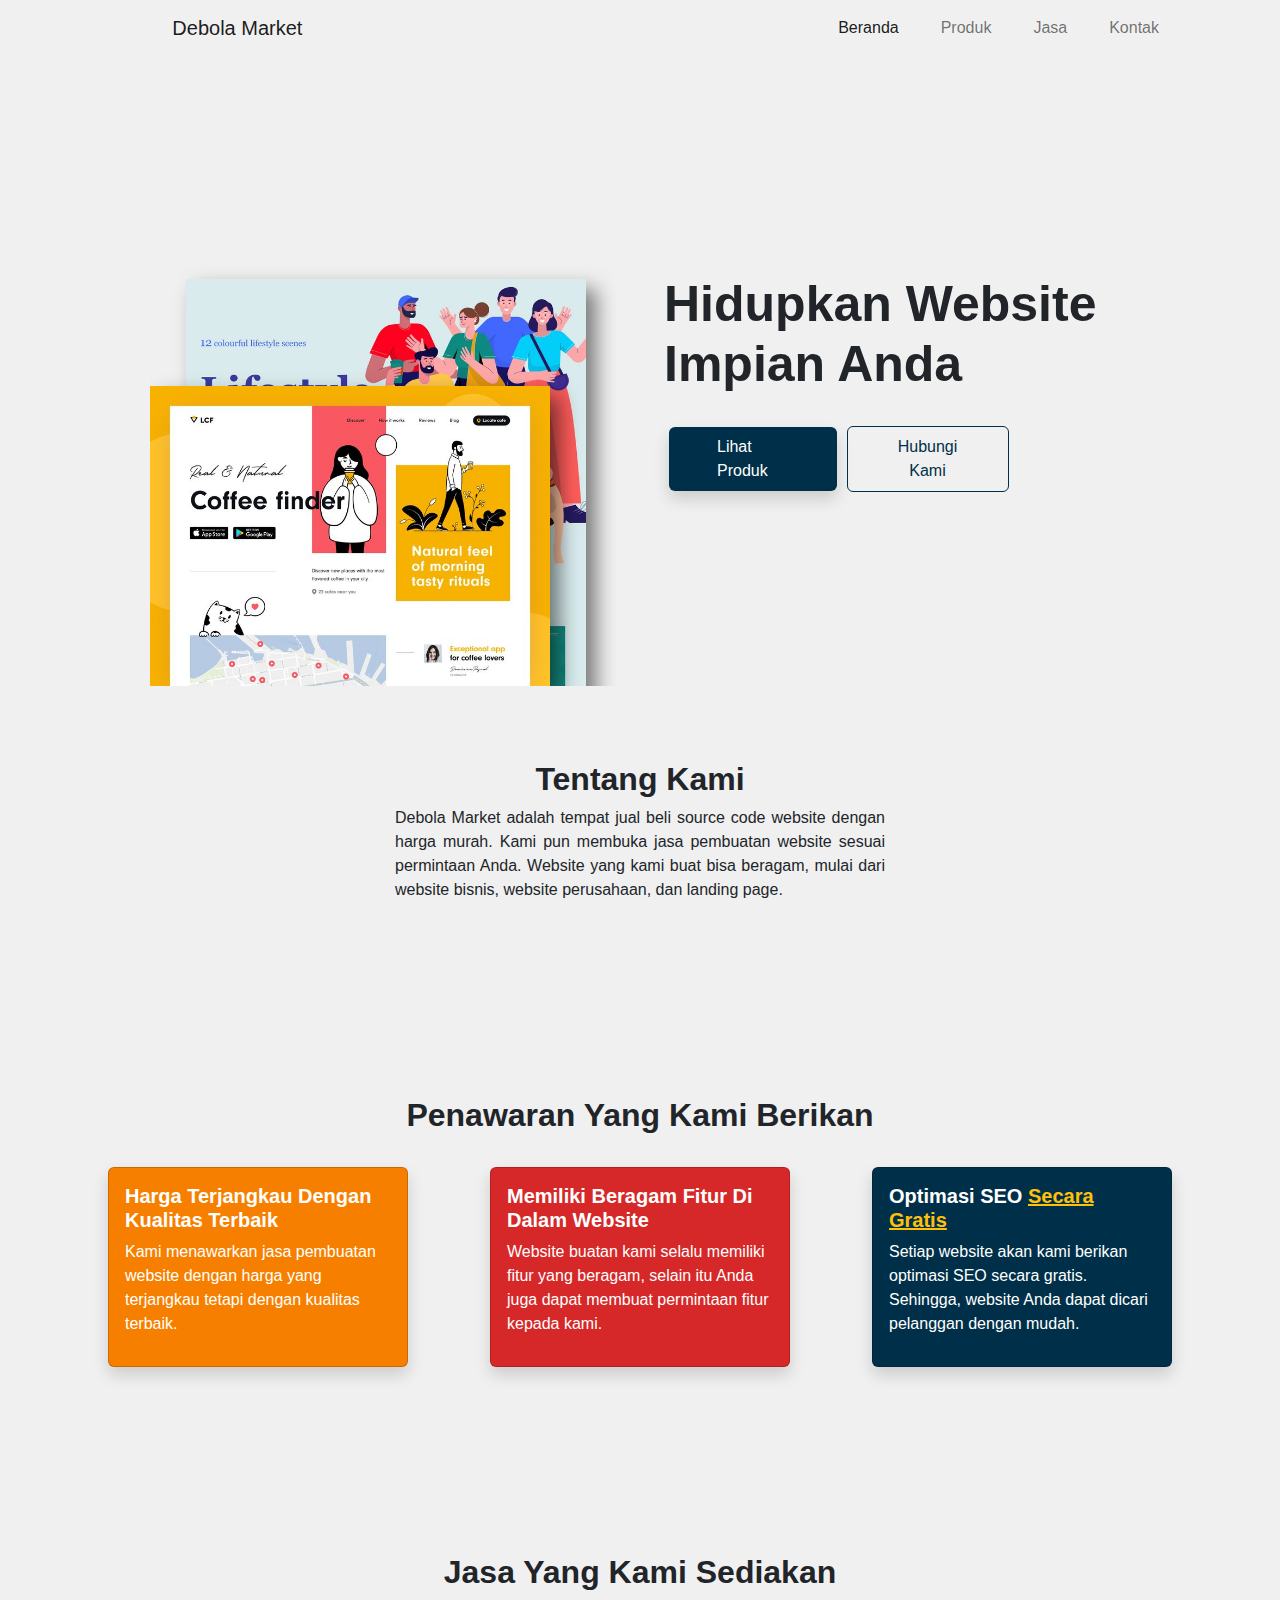
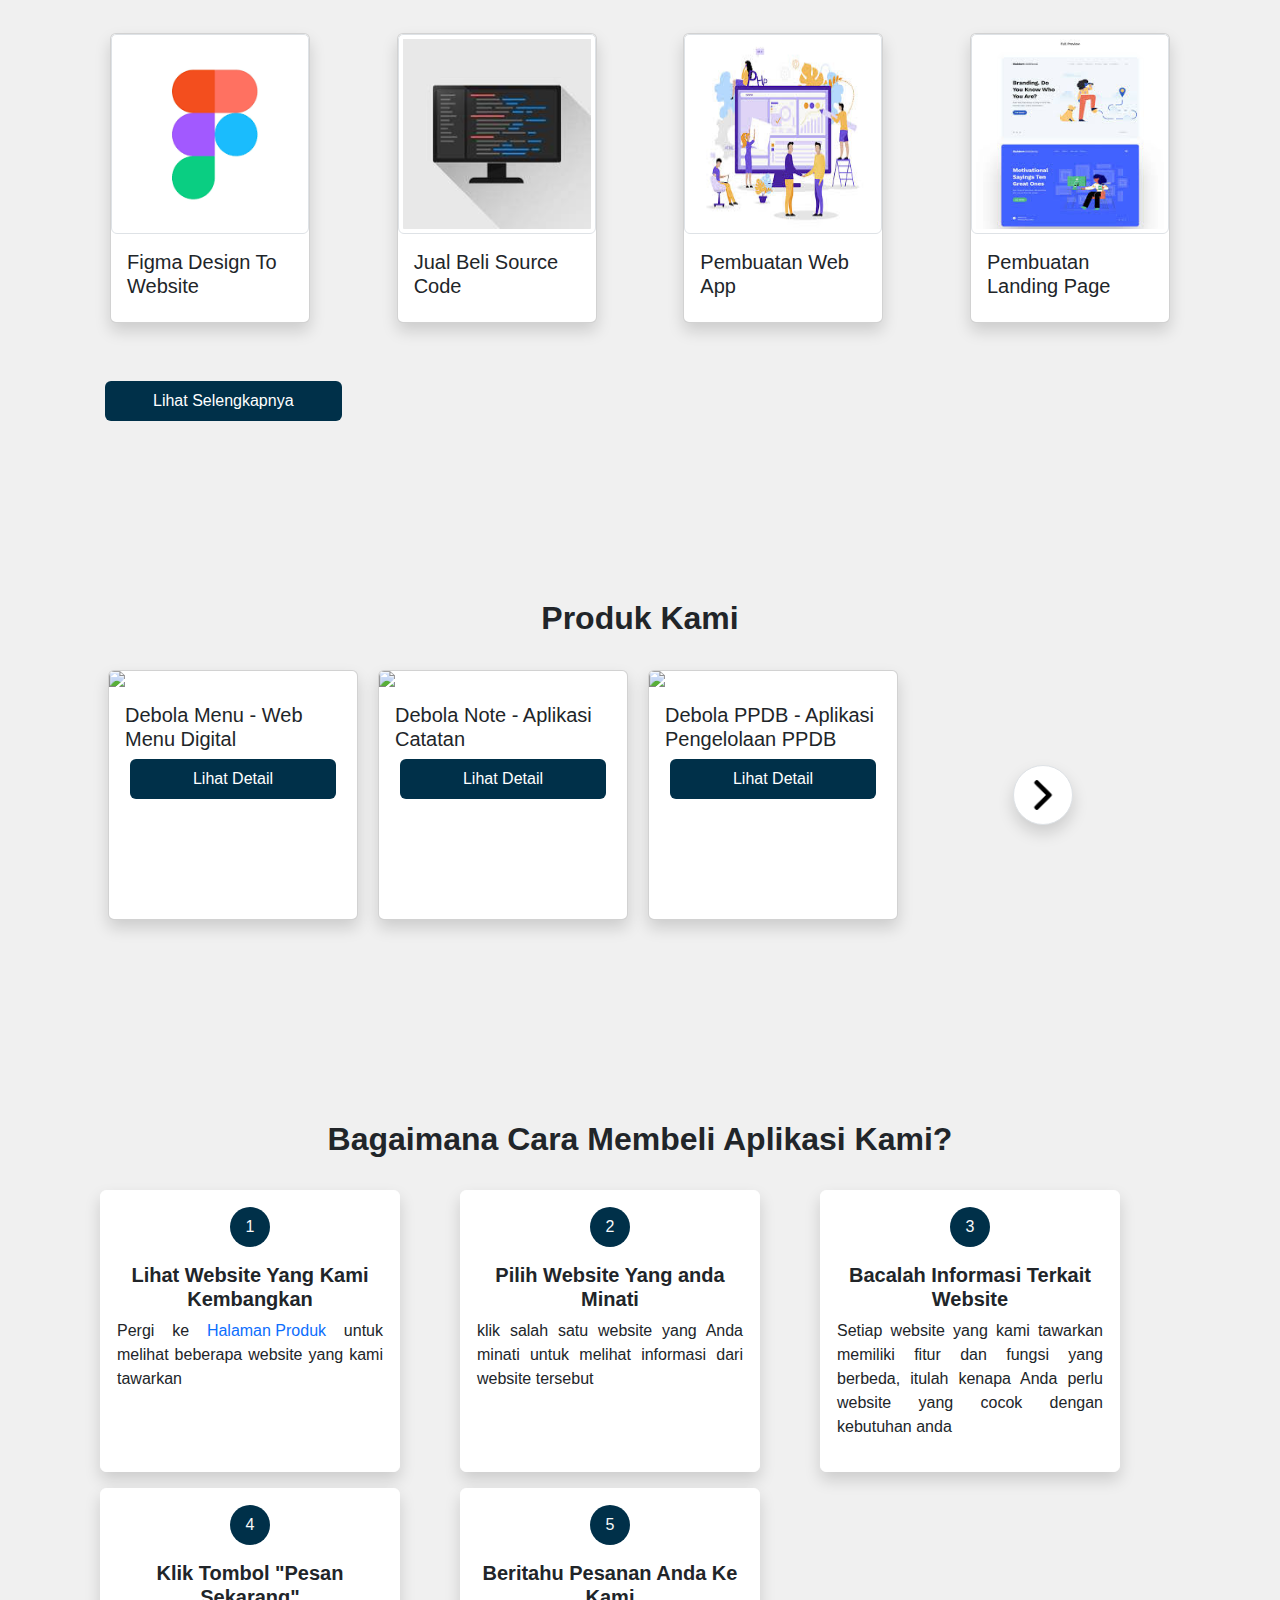
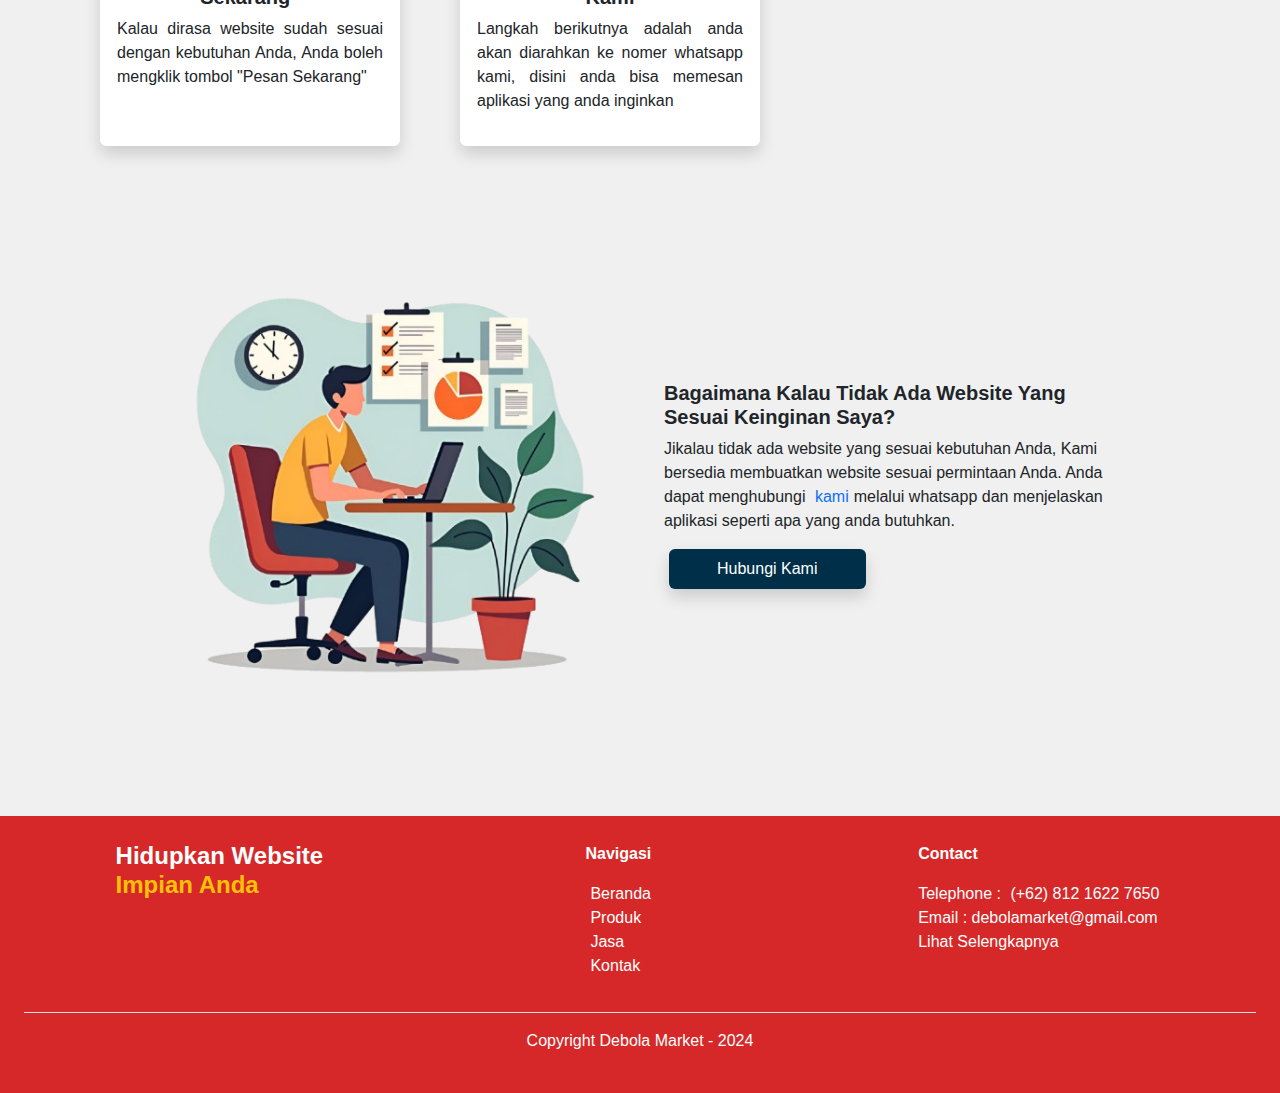
==== index.html @ 68baa933 "delete annoying text" ====
<!DOCTYPE html>
<html lang="en">
<head>
    <meta charset="UTF-8">
    <meta name="viewport" content="width=device-width, initial-scale=1.0">
    <meta name="description" content="Debola Market adalah toko jual beli source code, aplikasi web, dan landing page dengan harga murah. kami juga menerima pembuatan website sesuai keinginan anda. ">
    <meta http-equiv="X-UA-Compatible" content="ie=edge">
    <meta name="google-site-verification" content="oH5fx1CzQOdDHkSra0B_IObMe4Zp2s-R6xvVaENSjQM" />
    <meta name="keywords" content="jasa pembuatan website, jual beli website, website murah, jasa website, beli website, debola, debola market" />
    <link rel="stylesheet" href="bootstrap-5.2/css/bootstrap.min.css">
    <link rel="stylesheet" type="text/css" href="selektor css v 2/mainstyle.css">
    <link rel="stylesheet" type="text/css" href="selektor css v 2/mediaquerytablet.css">
    <link rel="stylesheet" type="text/css" href="selektor css v 2/mediaquerymobile.css">
    <link rel="stylesheet" type="text/css" href="style1.css">
    <title>Debola Market - Jasa Pembuatan Website Dengan Harga Terjangkau</title>
    <style>
      #img-main-1{
        bottom: -500px; right: 30px;
        filter: drop-shadow(10px 10px 10px rgba(0,0,0,.5));
      }

      #img-main-2{
        bottom: -00px;
        filter: drop-shadow(10px 10px 10px rgba(0,0,0,.5));
      }

      .wrap{justify-content: flex-start;}

      .card{
        overflow: hidden;
      }
      .layer-card{
        position: absolute;
        top: 0; left: -100%;
        width: 100%;
        height: 100%;
        background: #fff;
        transition: .3s
      }
      .card-portofolio:checked ~ .layer-card, .card-programming:checked ~ .layer-card{
        /* display: block; */
        left: 0;
      }

      .steps-container{
        display: grid;
        grid-template-columns: 1fr 1fr 1fr;
      }

      .product-container{
        display: grid;
        grid-template-columns: 1fr 1fr 1fr 1fr;
      }

      @media only screen and (max-width:  824px){
        .column-2-tab{
          display: grid;
          grid-template-columns: 1fr 1fr;
        }

      }

      @media only screen and (max-width:  600px){
        .column-mob{
          display: flex;
          flex-direction: column;
          align-items: center;
          justify-content: normal;
        }

        .steps-container{
          display: grid;
          grid-template-columns: 1fr;
        }

        .service-container, .product-container{
          display: grid;
          grid-template-columns: 1fr;
        }

        .main{
          height: 70vh;
        }
      }
    </style>
</head>
<body class="grey-1">
  <div class="container py-0">
    <section class="nav w-100">
        <nav class="navbar navbar-expand-lg w-100">
          <div class=" w-100 between-center">
              <a class="navbar-brand w-25pers w-50pers-mob" href="#">Debola Market</a>
              <div class="end-center w-75pers w-50pers-mob">
                <ul class="navbar-nav mb-2 mb-lg-0 desktop-tablet">
                  <li class="nav-item">
                    <a class="nav-link px-3 active" aria-current="page" href="#introduction">Beranda</a>
                  </li>
                  <li class="nav-item">
                    <a class="nav-link px-3" href="portfolio.html">Produk</a>
                  </li>
                  <li class="nav-item">
                    <a class="nav-link px-3" href="service.html">Jasa</a>
                  </li>
                  <li class="nav-item">
                    <a class="nav-link px-3" href="contact.html">Kontak</a>
                  </li>
                 </ul>

                 <div class="dropdown mobile">
                    <button class="btn" type="button" data-bs-toggle="dropdown">
                      <img src="icon/menu.png" alt="" width="30px">
                    </button>
                    <ul class="dropdown-menu ">
                      <li>
                        <a class="nav-link px-3 text-dark " aria-current="page" href="#introduction">Beranda</a>                      
                      </li>
                      <li>
                        <a class="nav-link px-3 text-secondary" href="portfolio.html">Produk</a>
                      </li>
                      <li>
                        <a class="nav-link px-3 text-secondary" href="service.html">Jasa</a>                        
                      </li>
                      <li>
                        <a class="nav-link px-3 text-secondary" href="contact.html">Kontak</a>                        
                      </li>
                    </ul>
                  </div>
              </div>
          </div>
        </nav>
    </section>


    <section class="main d-flex between-center column-tab center-center-mob p-0-50px p-0-mob overflow-hidden"  id="Introduction">
        <div class="overflow-hidden p-relative w-50 mb-4 me-5 remove-mob" style="height: 70vh;">
          <img src="img/Lifestyle Illustrations.jpeg" width="400px" id="img-main-1" class="p-absolute" alt="Contoh website yang dibuat di Debola Mart">
          <img src="img/b2011afe-372b-48c7-9ddb-e64ced237eb9.jpeg" width="400px" id="img-main-2" class="p-absolute">
        </div>
        <div class="group-text-main w-50pers w-100pers-mob column-mob">
            <h1 class="fw-bold center-tab f-50px f-45px-mob">Hidupkan Website Impian Anda</h1>
            <p class="text-muted center-tab"></p>
            <div class="between-center w-75pers w-100pers-mob column-mob">
              <a href="portfolio.html"  class="px-5 py-2 rounded no-outline no-border bg-third text-white shadow w-100pers-mob">Lihat Produk</a>
              <a href="http://wa.me?no=081216227650&text=Halo, saya membutuhkan jasa pembuatan website" class="btn outline-third p-0-40px py-2 m-20px-0-mob w-100pers-mob">Hubungi kami</a>
            </div>
        </div>
    </section>

    <section class="about p-50px p-0-mob" id="about">
        <h2 class="text-center fw-bold">Tentang Kami</h2>
        <div class="group-text-about between-center column-tab">
            <p class="w-50pers w-100pers-mob justify m-auto">Debola Market adalah tempat jual beli source code website dengan harga murah. Kami pun membuka jasa pembuatan website sesuai permintaan Anda. Website yang kami buat bisa beragam, mulai dari website bisnis, website perusahaan, dan landing page.</p>
        </div>        
    </section>

    <section class="reasons my-5">      
        <h2 class="fw-bold mt-5 center pt-5">Penawaran Yang Kami Berikan</h2>
        <div class="between-start mt-3 column-2-tab column-mob">
          <div class="box-offer hover-scale-mini text-white bg-first card shadow m-2 w-300px h-200px">      
            <div class="card-body ">
              <h5 class="card-title fw-bold">Harga Terjangkau Dengan Kualitas Terbaik</h5>
              <p>Kami menawarkan jasa pembuatan website dengan harga yang terjangkau tetapi dengan kualitas terbaik.</p>
            </div>
          </div>
          <div class="box-offer hover-scale-mini text-white bg-second card shadow m-2 w-300px h-200px">    
            <div class="card-body">
              <h5 class="card-title fw-bold">Memiliki Beragam Fitur Di Dalam Website</h5>
              <p>Website buatan kami selalu memiliki fitur yang beragam, selain itu Anda juga dapat membuat permintaan fitur kepada kami.</p>
            </div>
          </div>
          <div class="box-offer hover-scale-mini text-white bg-third card shadow m-2 w-300px h-200px">     
            <div class="card-body">
              <h5 class="card-title fw-bold">Optimasi SEO <span class="text-decoration-underline text-warning">Secara Gratis</span></h5>
              <p>Setiap website akan kami berikan optimasi SEO secara gratis. Sehingga, website Anda dapat dicari pelanggan dengan mudah.</p>
            </div>
          </div>
        </div>
    </section>

    <!-- service -->
    <section class="service m-130px-0" id="service">
        <h2 class="text-center fw-bold mt-5">Jasa Yang Kami Sediakan</h2>
        <div class="service-container  between-start mt-4 column-2-tab">
          <div class="card service-box hover-scale-mini w-200px w-100pers-mob shadow m-10px">
            <img src="img/foto1.png" class="card-img-top img-thumbnail h-250px-mob h-200px" alt="Logo Figma">
            <div class="card-body">
              <h5 class="card-title">Figma Design To Website</h5>
            </div>
          </div>   
          <div class="card service-box hover-scale-mini w-200px w-100pers-mob shadow m-10px">
            <img src="img/foto5.jpeg" class="card-img-top img-thumbnail h-250px-mob h-200px" alt="Ilustrasi kode program komputer">
            <div class="card-body">
              <h5 class="card-title">Jual Beli Source Code</h5>
            </div>
          </div>   
          <div class="card service-box hover-scale-mini w-200px w-100pers-mob shadow m-10px">
            <img src="img/foto2.jpeg" class="card-img-top img-thumbnail h-250px-mob h-200px" alt="Satu tim sedang membangun website untuk pelanggan">
            <div class="card-body">
              <h5 class="card-title">Pembuatan Web App</h5>
            </div>
          </div>   
          <div class="card service-box hover-scale-mini w-200px w-100pers-mob shadow m-10px">
            <img src="img/foto4.jpeg" class="card-img-top img-thumbnail h-250px-mob h-200px" alt="contoh design landing page yang memiliki ilustrasi">
            <div class="card-body">
              <h5 class="card-title">Pembuatan Landing Page</h5>
            </div>
          </div>   
        </div>
        <a href="service.html" class="px-5 py-2 mt-5 rounded no-outline no-border w-100pers-mob center bg-third text-white inline-block">Lihat Selengkapnya</a>  
    </section>

    <!-- product -->
    <section class="portofolio mt-5 py-5" id="portfolio"> 
      <h2 class="text-center f-bold">Produk Kami</h2>
      <div class="product-container  mt-3 column-2-tab">
          <div class="card shadow m-2 w-250px w-100pers-mob">
            <img src="img/web-menu/dashboard.png" class="card-img-top" width="80%" height="">
            <div class="card-body">
              <h5 class="card-title">Debola Menu - Web Menu Digital</h5>
              <a href="products/web-menu.html" class="px-5 py-2 rounded no-outline no-border bg-third text-white ">Lihat Detail</a>
            </div>
          </div> 

          <div class="card shadow m-2 w-250px w-100pers-mob">
            <img src="img/web-note.png" class="card-img-top" width="80%" height="">
            <div class="card-body">
              <h5 class="card-title">Debola Note - Aplikasi Catatan</h5>
              <a href="products/web-note.html" class="px-5 py-2 rounded no-outline no-border bg-third text-white ">Lihat Detail</a>
            </div>
          </div>    

          <div class="card shadow m-2 w-250px w-100pers-mob">
            <img src="img/web-note.png" class="card-img-top" width="80%" height="">
            <div class="card-body">
              <h5 class="card-title">Debola PPDB - Aplikasi Pengelolaan PPDB</h5>
              <a href="products/web-ppdb.html" class="px-5 py-2 rounded no-outline no-border bg-third text-white ">Lihat Detail</a>
            </div>
          </div>    
          

          <div class=" h-250px h-30px-mob m-2 center-center w-250px w-100pers-mob">
            <a href="portfolio.html" class="shadow border mx-5 circle-60px bg-white desktop-tablet">
              <img src="icon/right-arrow (1).png" width="30px" class="" title="Berpindah Ke Halaman Produk">
            </a>
            <a href="portfolio.html" class="shadow border px-3 py-2 text-dark w-100 rounded-pill  bg-white mobile">
              Lihat Produk Lainnya
              <img src="icon/right-arrow (1).png" width="20px" class="ms-3" title="Berpindah Ke Halaman Produk">
            </a>
          </div>                
        
      </div>
    </section>

    <!-- step -->
    <section class="steps mt-5">      
      <h2 class="fw-bold mt-5 center pt-5">Bagaimana Cara Membeli Aplikasi Kami?</h2>
      <div class="steps-container mt-3 column-2-tab column-mob">
        <div class="box-step hover-border-black shadow card border-w my-2 w-300px w-100pers-mob m-auto-mob">              
          <div class="card-body">
            <div class="circle-40px bg-third text-light center-center m-auto">1</div>
            <h5 class="card-title fw-bold center mt-3">Lihat Website Yang Kami Kembangkan</h5>
            <p class="justify">Pergi ke <a href="portfolio.html" class=" m-p-0 inline-block">Halaman Produk</a> untuk melihat beberapa website yang kami tawarkan</p>
          </div>
        </div>
        <div class="box-step hover-border-black shadow card border-w my-2 w-300px w-100pers-mob m-auto-mob">              
          <div class="card-body">
            <div class="circle-40px bg-third text-light center-center m-auto">2</div>
            <h5 class="card-title fw-bold center mt-3">Pilih Website Yang anda Minati</h5>
            <p class="justify">klik salah satu website yang Anda minati untuk melihat informasi dari website tersebut</p>
          </div>
        </div>
        <div class="box-step hover-border-black shadow card border-w my-2 w-300px w-100pers-mob m-auto-mob">              
          <div class="card-body">
            <div class="circle-40px bg-third text-light center-center m-auto">3</div>
            <h5 class="card-title fw-bold center mt-3">Bacalah Informasi Terkait Website</h5>
            <p class="justify">Setiap website yang kami tawarkan memiliki fitur dan fungsi yang berbeda, itulah kenapa Anda perlu website yang cocok dengan kebutuhan anda</p>
          </div>
        </div>         
        <div class="box-step hover-border-black shadow card border-w my-2 w-300px w-100pers-mob m-auto-mob">              
          <div class="card-body">
            <div class="circle-40px bg-third text-light center-center m-auto">4</div>
            <h5 class="card-title fw-bold center mt-3">Klik Tombol "Pesan Sekarang"</h5>
            <p class="justify">Kalau dirasa website sudah sesuai dengan kebutuhan Anda, Anda boleh mengklik tombol "Pesan Sekarang"</p>
          </div>
        </div>
        <div class="box-step hover-border-black shadow card border-w my-2 w-300px w-100pers-mob m-auto-mob">              
          <div class="card-body">
            <div class="circle-40px bg-third text-light center-center m-auto">5</div>
            <h5 class="card-title fw-bold center mt-3">Beritahu Pesanan Anda Ke Kami</h5>
            <p class="justify">Langkah berikutnya adalah anda akan diarahkan ke nomer whatsapp kami, disini anda bisa memesan aplikasi yang anda inginkan</p>
          </div>
        </div>
       
      </div>
    </section>

    <section class="about p-50px my-5 p-0-mob between-center" id="about">
      <div class="w-50pers me-5 remove-mob">
        <img src="img/man-9031574_1280-removebg-preview.png" width="100%" alt="Seorang programer membuat program komputer untuk kliennya">
      </div>
      <div class="w-50pers w-100pers-mob">
        <h5 class=" fw-bold">Bagaimana Kalau Tidak Ada Website Yang Sesuai Keinginan Saya?</h5>
        <p>Jikalau tidak ada website yang sesuai kebutuhan Anda, Kami bersedia membuatkan website sesuai permintaan Anda. Anda dapat menghubungi <a href="http://wa.me?no=081216227650&text=Halo, saya membutuhkan jasa pembuatan website" class="inline-block lowercase">kami</a>melalui whatsapp dan menjelaskan aplikasi seperti apa yang anda butuhkan.</p>
        <a href="http://wa.me?no=081216227650&text=Halo, saya membutuhkan jasa pembuatan website" class="px-5 py-2 rounded no-outline no-border bg-third text-white inline-block shadow">Hubungi Kami</a>
      </div>
    </section>
  </div>

  <footer class="mt-5 bg-second px-4 py-3" id="contact">
    <div class="container between-start column-start-mob text-white">
      <div class="box-footer">
        <h4 class="fw-bold">Hidupkan Website <br> <span class="text-warning">Impian Anda</span></h4>
      </div>

      <div class="box-footer m-50px-0-mob">
          <p class="fw-bold">Navigasi</p>
          <a href="#" class="co-white start-center">Beranda</a>
          <a href="portfolio.html" class="co-white start-center">Produk</a>
          <a href="service.html" class="co-white start-center">Jasa</a>
          <a href="contact.html" class="co-white start-center">Kontak</a>
      </div>

      <div class="box-footer column-start">
          <p class="fw-bold">Contact</p>
          <p class="m-p-0">Telephone : <a class="d-inline-block text-white " href="http://wa.me?no=081216227650&text=Halo, saya membutuhkan jasa pembuatan website">(+62) 812 1622 7650</a></p>
          <p class="m-p-0">Email : debolamarket@gmail.com</p>

          <a href="contact.html" class="text-white m-p-0">Lihat selengkapnya</a>
      </div>
    </div>
    <p class="text-center co-white pt-3 my-4 border-top">Copyright Debola Market - 2024</p>
  </footer>      
  <!-- <script src="bootstrap-5.2/js/bootstrap.bundle.min.js"></script> -->
  <script src="bootstrap-5.2/js/bootstrap.bundle.min.js"></script>

</body>
</html>
---- selektor css v 2/mainstyle.css ----
/*main style*/
body{
	width: 100%;
	font-family: sans-serif;
	margin: 0; padding: 0;
}
.container{
	width: 90%;
	padding: 10px 30px;
	box-sizing: border-box;
	margin: 0 auto;
}
.desktop{display: inherit;}
.mobile{display: none;}
.tablet{display: none;}
.desktop-mobile{display: inherit;}
.desktop-tablet{display: inherit;}
.tablet-mobile{display: none;}

/*position*/
.p-static{position: static;}
.p-fixed{position: fixed;}
.p-absolute{position: absolute;}
.p-relative{position: relative;}


/*margin padding*/
.m-p-0{margin: 0; padding: 0;}.m-auto{margin: auto;} .m-0{margin: 0;}
.m-5px{margin: 5px;} .m-10px{margin: 10px;}
.m-15px{margin: 15px;} .m-20px{margin: 20px;}
.m-25px{margin: 25px;} .m-30px{margin: 30px;}
.m-35px{margin: 35px;} .m-40px{margin: 40px;}
.m-45px{margin: 45px;} .m-50px{margin: 50px;}
.m-55px{margin: 55px;} .m-60px{margin: 60px;}
.m-65px{margin: 65px;} .m-70px{margin: 70px;}
.m-75px{margin: 75px;} .m-80px{margin: 80px;}
.m-85px{margin: 85px;} .m-90px{margin: 90px;}
.m-95px{margin: 95px;} .m-100px{margin: 100px;}
.m-105px{margin: 105px;} .m-110px{margin: 110px;}
.m-115px{margin: 115px;} .m-120px{margin: 120px;}
.m-125px{margin: 125px;} .m-130px{margin: 130px;}
.m-135px{margin: 135px;} .m-140px{margin: 140px;}
.m-145px{margin: 145px;} .m-150px{margin: 150px;}


.m-0-5px{margin: 5px;} .m-0-10px{margin: 0 10px;}
.m-0-15px{margin: 0 15px;} .m-0-20px{margin: 0 20px;}
.m-0-25px{margin: 0 25px;} .m-0-30px{margin: 0 30px;}
.m-0-35px{margin: 0 35px;} .m-0-40px{margin: 0 40px;}
.m-0-45px{margin: 0 45px;} .m-0-50px{margin: 0 50px;}
.m-0-55px{margin: 0 55px;} .m-0-60px{margin: 0 60px;}
.m-0-65px{margin: 0 65px;} .m-0-70px{margin: 0 70px;}
.m-0-75px{margin: 0 75px;} .m-0-80px{margin: 0 80px;}
.m-0-85px{margin: 0 85px;} .m-0-90px{margin: 0 90px;}
.m-0-95px{margin: 0 95px;} .m-0-100px{margin: 0 100px;}
.m-0-105px{margin: 0 105px;} .m-0-110px{margin: 0 110px;}
.m-0-115px{margin: 0 115px;} .m-0-120px{margin: 0 120px;}
.m-0-125px{margin: 0 125px;} .m-0-130px{margin: 0 130px;}
.m-0-135px{margin: 0 135px;} .m-0-140px{margin: 0 140px;}
.m-0-145px{margin: 0 145px;} .m-0-150px{margin: 0 150px;}


.m-5px-0{margin: 5px 0;} .m-10px-0{margin: 10px 0;}
.m-15px-0{margin: 15px 0;} .m-20px-0{margin: 20px 0;}
.m-25px-0{margin: 25px 0;} .m-30px-0{margin: 30px 0;}
.m-35px-0{margin: 35px 0;} .m-40px-0{margin: 40px 0;}
.m-45px-0{margin: 45px 0;} .m-50px-0{margin: 50px 0;}
.m-55px-0{margin: 55px 0;} .m-60px-0{margin: 60px 0;}
.m-65px-0{margin: 65px 0;} .m-70px-0{margin: 70px 0;}
.m-75px-0{margin: 75px 0;} .m-80px-0{margin: 80px 0;}
.m-85px-0{margin: 85px 0;} .m-90px-0{margin: 90px 0;}
.m-95px-0{margin: 95px 0;} .m-100px-0{margin: 100px 0;}
.m-105px-0{margin: 105px 0;} .m-110px-0{margin: 110px 0;}
.m-115px-0{margin: 115px 0;} .m-120px-0{margin: 120px 0;}
.m-125px-0{margin: 125px 0;} .m-130px-0{margin: 130px 0;}
.m-135px-0{margin: 135px 0;} .m-140px-0{margin: 140px 0;}
.m-145px-0{margin: 145px 0;} .m-150px-0{margin: 150px 0;}

.p-0{padding: 0;} .p-5px{padding: 5px;}
.p-10px{padding: 10px;} .p-15px{padding: 15px;}
.p-20px{padding: 20px;} .p-25px{padding: 25px;}
.p-30px{padding: 30px;} .p-35px{padding: 35px;}
.p-40px{padding: 40px;} .p-45px{padding: 45px;}
.p-50px{padding: 50px;} .p-55px{padding: 45px;}
.p-60px{padding: 60px;} .p-65px{padding: 55px;}
.p-70px{padding: 70px;} .p-65px{padding: 65px;}
.p-80px{padding: 80px;} .p-75px{padding: 75px;}
.p-90px{padding: 90px;} .p-85px{padding: 85px;}
.p-100px{padding: 100px;} .p-95px{padding: 95px;}
.p-110px{padding: 110px;} .p-105px{padding: 105px;}
.p-120px{padding: 120px;} .p-115px{padding: 115px;}
.p-130px{padding: 130px;} .p-125px{padding: 125px;}
.p-140px{padding: 140px;} .p-135px{padding: 135px;}
.p-150px{padding: 150px;} .p-145px{padding: 145px;}

.p-0-5px{padding: 0 5px;} .p-0-10px{padding: 0 10px;}
.p-0-15px{padding: 0 15px;} .p-0-20px{padding: 0 20px;}
.p-0-25px{padding: 0 25px;} .p-0-30px{padding: 0 30px;}
.p-0-35px{padding: 0 35px;} .p-0-40px{padding: 0 40px;}
.p-0-45px{padding: 0 45px;} .p-0-50px{padding: 0 50px;}
.p-0-55px{padding: 0 55px;} .p-0-60px{padding: 0 60px;}
.p-0-65px{padding: 0 65px;} .p-0-70px{padding: 0 70px;}
.p-0-75px{padding: 0 75px;} .p-0-80px{padding: 0 80px;}
.p-0-85px{padding: 0 85px;} .p-0-90px{padding: 0 90px;}
.p-0-95px{padding: 0 95px;} .p-0-100px{padding: 0 100px;}
.p-0-105px{padding: 0 105px;} .p-0-110px{padding: 0 110px;}
.p-0-115px{padding: 0 115px;} .p-0-120px{padding: 0 120px;}
.p-0-125px{padding: 0 125px;} .p-0-130px{padding: 0 130px;}
.p-0-135px{padding: 0 135px;} .p-0-140px{padding: 0 140px;}
.p-0-145px{padding: 0 145px;} .p-0-150px{padding: 0 150px;}

.p-5px-0{padding: 5px 0;} .p-10px-0{padding: 10px 0;}
.p-15px-0{padding: 15px 0;} .p-20px-0{padding: 20px 0;}
.p-25px-0{padding: 25px 0;} .p-30px-0{padding: 30px 0;}
.p-35px-0{padding: 35px 0;} .p-40px-0{padding: 40px 0;}
.p-45px-0{padding: 45px 0;} .p-50px-0{padding: 50px 0;}
.p-55px-0{padding: 55px 0;} .p-60px-0{padding: 60px 0;}
.p-65px-0{padding: 65px 0;} .p-70px-0{padding: 70px 0;}
.p-75px-0{padding: 75px 0;} .p-80px-0{padding: 80px 0;}
.p-85px-0{padding: 85px 0;} .p-90px-0{padding: 90px 0;}
.p-95px-0{padding: 95px 0;} .p-100px-0{padding: 100px 0;}
.p-105px-0{padding: 105px 0;} .p-110px-0{padding: 110px 0;}
.p-115px-0{padding: 115px 0;} .p-120px-0{padding: 120px 0;}
.p-125px-0{padding: 125px 0;} .p-130px-0{padding: 130px 0;}
.p-135px-0{padding: 135px 0;} .p-140px-0{padding: 140px 0;}
.p-145px-0{padding: 145px 0;} .p-150px-0{padding: 150px 0;} 

a{
	text-decoration: none;
	display: inline-block;
	display: flex;
	justify-content: center;
	align-items: center;
	text-transform: capitalize;
	position: relative;
	margin: 0 5px;
	transition: .5s;
}

.no-select{user-select: none;}

/*text formatting*/
h1, h2, h3, h4, h5, h6, p{display: inline-block; width: 100%;}

.right{text-align: right;}
.left{text-align: left;}
.center{text-align: center;}
.justify{text-align: justify;}
.start{text-align: start;}
.end{text-align: end;}

.none-tranform{text-transform: none;}
.lowercase{text-transform: lowercase;}
.capitalize{text-transform: capitalize;}
.uppercase{text-transform: uppercase;}

.f-smallest{font-size: xx-small;}
.f-x-smaller{font-size: x-small;}
.f-small{font-size: small;}
.f-normal{font-size: normal;}
.f-big{font-size: large;}
.f-bigger{font-size: x-large;}
.f-biggest{font-size: xx-large;}
.f-5px{font-size:5px;} .f-10px{font-size:10px;} .f-15px{font-size:15px;}
.f-20px{font-size:20px;} .f-25px{font-size:25px;} .f-30px{font-size:30px;}
.f-35px{font-size:35px;} .f-40px{font-size:40px;}.f-45px{font-size:45px;}
.f-50px{font-size:50px;} .f-60px{font-size:60px;} .f-70px{font-size:70px;}
.f-80px{font-size:80px;} .f-90px{font-size:90px;} .f-100px{font-size: 100px;}
.f-150px{font-size: 150px;} .f-200px{font-size: 200px;} .f-250px{font-size: 250px;}
.f-300px{font-size: 300px;} .f-350px{font-size: 350px;} .f-400px{font-size: 400px;}
.f-450px{font-size: 450px;} .f-500px{font-size: 500px;} .f-550px{font-size: 550px;}
.f-600px{font-size: 600px;} .f-650px{font-size: 650px;} .f-700px{font-size: 700px;}
.f-750px{font-size: 750px;} .f-800px{font-size: 800px;} .f-850px{font-size: 850px;}
.f-900px{font-size: 900px;}

.italic{font-style: italic;}

.f-lighter{font-weight: lighter;}
.f-normal{font-weight: normal;}
.f-bold{font-weight: bold;}
.f-bolder{font-weight: bolder;}
.f-50{font-weight: 50;}
.f-100{font-weight: 100;}
.f-150{font-weight: 150;}
.f-200{font-weight: 200;}
.f-250{font-weight: 250;}
.f-300{font-weight: 300;}
.f-350{font-weight: 350;}
.f-400{font-weight: 400;}
.f-450{font-weight: 450;}
.f-500{font-weight: 500;}
.f-550{font-weight: 550;}
.f-600{font-weight: 600;}
.f-650{font-weight: 650;}
.f-700{font-weight: 700;}
.f-750{font-weight: 750;}
.f-800{font-weight: 800;}
.f-850{font-weight: 850;}
.f-900{font-weight: 900;}

.f-sans-serif{font-family: sans-serif;}
.f-serif{font-family: serif;}
.f-monospace{font-family: monospace;}
.f-cursive{font-family: cursive;}
.f-fantasy{font-family: fantasy;}

/*warna text*/
/*warna hitam ke putih*/
.co-white{color: #fff;}
.co-grey-1{color: #f0f0f0;}
.co-grey-2{color: #b0b0b0;}
.co-grey-3{color: #868686;}
.co-grey-4{color: #4e4e4e;}
.co-grey-5{color: #303030;}
.co-black{color: #000;}


/*warna dasar*/
.co-red{color: #ff0000;}
.co-orange{color: #fc9d27;}
.co-yellow{color: #ffe900;}
.co-yellowish-green{color: #aasf49;}
.co-green{color: #36b230;}
.co-bluish-green{color: #089e78;}
.co-reddish-purple{color: #a93888;}
.co-blue{color: #1e63ee;}

/*box shadow*/
.s-smo-1{box-shadow: 0 0 100px rgba(0, 0, 0, 0.1);}
.s-smo-2{box-shadow: 0 0 100px rgba(0, 0, 0, 0.2);}
.s-smo-3{box-shadow: 0 0 100px rgba(0, 0, 0, 0.3);}
.s-smo-4{box-shadow: 0 0 100px rgba(0, 0, 0, 0.4);}
.s-smo-5{box-shadow: 0 0 100px rgba(0, 0, 0, 0.5);}
.s-smo-6{box-shadow: 0 0 100px rgba(0, 0, 0, 0.6);}
.s-smo-7{box-shadow: 0 0 100px rgba(0, 0, 0, 0.7);}
.s-smo-8{box-shadow: 0 0 100px rgba(0, 0, 0, 0.8);}
.s-smo-9{box-shadow: 0 0 100px rgba(0, 0, 0, 0.9);}
.s-smo-10{box-shadow: 0 0 100px rgba(0, 0, 0, 1);}

.s-med-1{box-shadow: 0 0 30px rgba(0, 0, 0, 0.1);}
.s-med-2{box-shadow: 0 0 30px rgba(0, 0, 0, 0.2);}
.s-med-3{box-shadow: 0 0 30px rgba(0, 0, 0, 0.3);}
.s-med-4{box-shadow: 0 0 30px rgba(0, 0, 0, 0.4);}
.s-med-5{box-shadow: 0 0 30px rgba(0, 0, 0, 0.5);}
.s-med-6{box-shadow: 0 0 30px rgba(0, 0, 0, 0.6);}
.s-med-7{box-shadow: 0 0 30px rgba(0, 0, 0, 0.7);}
.s-med-8{box-shadow: 0 0 30px rgba(0, 0, 0, 0.8);}
.s-med-9{box-shadow: 0 0 30px rgba(0, 0, 0, 0.9);}
.s-med-10{box-shadow: 0 0 30px rgba(0, 0, 0, 1);}

.s-hard-1{box-shadow: 0 0 15px rgba(0, 0, 0, 0.1);}
.s-hard-2{box-shadow: 0 0 15px rgba(0, 0, 0, 0.2);}
.s-hard-3{box-shadow: 0 0 15px rgba(0, 0, 0, 0.3);}
.s-hard-4{box-shadow: 0 0 15px rgba(0, 0, 0, 0.4);}
.s-hard-5{box-shadow: 0 0 15px rgba(0, 0, 0, 0.5);}
.s-hard-6{box-shadow: 0 0 15px rgba(0, 0, 0, 0.6);}
.s-hard-7{box-shadow: 0 0 15px rgba(0, 0, 0, 0.7);}
.s-hard-8{box-shadow: 0 0 15px rgba(0, 0, 0, 0.8);}
.s-hard-9{box-shadow: 0 0 15px rgba(0, 0, 0, 0.9);}
.s-hard-10{box-shadow: 0 0 15px rgba(0, 0, 0, 1);}

.s-y-smo-1{box-shadow: 0 10px 100px rgba(0, 0, 0, 0.1);}
.s-y-smo-2{box-shadow: 0 10px 100px rgba(0, 0, 0, 0.2);}
.s-y-smo-3{box-shadow: 0 10px 100px rgba(0, 0, 0, 0.3);}
.s-y-smo-4{box-shadow: 0 10px 100px rgba(0, 0, 0, 0.4);}
.s-y-smo-5{box-shadow: 0 10px 100px rgba(0, 0, 0, 0.5);}
.s-y-smo-6{box-shadow: 0 10px 100px rgba(0, 0, 0, 0.6);}
.s-y-smo-7{box-shadow: 0 10px 100px rgba(0, 0, 0, 0.7);}
.s-y-smo-8{box-shadow: 0 10px 100px rgba(0, 0, 0, 0.8);}
.s-y-smo-9{box-shadow: 0 10px 100px rgba(0, 0, 0, 0.9);}
.s-y-smo-10{box-shadow: 0 10px 100px rgba(0, 0, 0, 1);}
		
.s-y-med-1{box-shadow: 0 10px 30px rgba(0, 0, 0, 0.1);}
.s-y-med-2{box-shadow: 0 10px 30px rgba(0, 0, 0, 0.2);}
.s-y-med-3{box-shadow: 0 10px 30px rgba(0, 0, 0, 0.3);}
.s-y-med-4{box-shadow: 0 10px 30px rgba(0, 0, 0, 0.4);}
.s-y-med-5{box-shadow: 0 10px 30px rgba(0, 0, 0, 0.5);}
.s-y-med-6{box-shadow: 0 10px 30px rgba(0, 0, 0, 0.6);}
.s-y-med-7{box-shadow: 0 10px 30px rgba(0, 0, 0, 0.7);}
.s-y-med-8{box-shadow: 0 10px 30px rgba(0, 0, 0, 0.8);}
.s-y-med-9{box-shadow: 0 10px 30px rgba(0, 0, 0, 0.9);}
.s-y-med-10{box-shadow: 0 10px 30px rgba(0, 0, 0, 1);}


.s-y-hard-1{box-shadow: 0 10px 15px rgba(0, 0, 0, 0.1);}
.s-y-hard-2{box-shadow: 0 10px 15px rgba(0, 0, 0, 0.2);}
.s-y-hard-3{box-shadow: 0 10px 15px rgba(0, 0, 0, 0.3);}
.s-y-hard-4{box-shadow: 0 10px 15px rgba(0, 0, 0, 0.4);}
.s-y-hard-5{box-shadow: 0 10px 15px rgba(0, 0, 0, 0.5);}
.s-y-hard-6{box-shadow: 0 10px 15px rgba(0, 0, 0, 0.6);}
.s-y-hard-7{box-shadow: 0 10px 15px rgba(0, 0, 0, 0.7);}
.s-y-hard-8{box-shadow: 0 10px 15px rgba(0, 0, 0, 0.8);}
.s-y-hard-9{box-shadow: 0 10px 15px rgba(0, 0, 0, 0.9);}
.s-y-hard-10{box-shadow: 0 10px 15px rgba(0, 0, 0, 1);}

/*flexbox class*/
.between-center, .between-start, .between-end, .evenly-center, .evenly-start, .evenly-end, .center-center, .end-center, 
.end-start, .start-center, .start-start, .start-end, .end-end, 
.row, .row-start, .row-start-center, .row-start-end, .row-end, .row-end-center, .row-end-start, .row-between-center, 
.row-between-start, .row-between-end, .row-evenly-center, .row-evenly-start, .row-evenly-end, 
.no-wrap, .wrap, .wrap-column, .wrap-start, .wrap-end, .wrap-between, .wrap-evenly, .wrap-around, 
.grow-1, .grow-2, .grow-3, .grow-4, .grow-5, .grow-6, .grow-7, .grow-8, .grow-9, .grow-10, 
.shrink-1, .shrink-2, .shrink-3, .shrink-4, .shrink-5, .shrink-6, .shrink-7, .shrink-8, .shrink-9, .shrink-10, 
.column, .column-start, .column-end,
.grow-1, .grow-2, .grow-3, .grow-4, .grow-5, .grow-6, .grow-7, .grow-8, .grow-9, .grow-10, 
.shrink-1, .shrink-2, .shrink-3, .shrink-4, .shrink-5, .shrink-6, .shrink-7, .shrink-8, .shrink-9, .shrink-10, 
.basis-auto, .basis-50px, .basis-100px, .basis-150px, .basis-200px, .basis-250px, .basis-300px, .basis-350px, .basis-400px, 
.basis-450px, .basis-500px, .basis-550px, .basis-600px, .basis-650px{display: flex;}

.between-center{justify-content: space-between; align-items: center; }
.between-start{ justify-content: space-between; align-items: flex-start;}
.between-end{justify-content: space-between; align-items: flex-end;}
.evenly-center{justify-content: space-evenly; align-items: center;}
.evenly-start{justify-content: space-evenly; align-items: flex-start;}
.evenly-end{justify-content: space-evenly; align-items: flex-end;}
.center-center{justify-content: center; align-items: center;}
.end-center{justify-content: flex-end; align-items: center;}
.end-start{
	justify-content: flex-end;
	align-items: flex-start;
}
.start-center{
	justify-content: flex-start;
	align-items: center;
}
.start-start{
	justify-content: flex-start;
	align-items: flex-start;
}
.start-end{
	justify-content: flex-start;
	align-items: flex-end;
}
.end-end{
	justify-content: flex-end;
	align-items: flex-end;
}
.row{
	flex-direction: row;
	align-items: center;
	justify-content: center;
}
.row-start{
	flex-direction: row;
	align-items: flex-start;
	justify-content: flex-start;
}
.row-start-center{
	flex-direction: row;
	align-items: center;
	justify-content: flex-start;
}
.row-start-end{
	flex-direction: row;
	align-items: flex-end;
	justify-content: flex-start;
}
.row-end{
	flex-direction: row;
	align-items: flex-end;
	justify-content: flex-end;
}
.row-end-center{
	flex-direction: row;
	align-items: center;
	justify-content: flex-end;
}
.row-end-start{
	flex-direction: row;
	align-items: flex-start;
	justify-content: flex-end;
}
.row-between-center{
	flex-direction: row;
	align-items: center;
	justify-content: space-between;
}
.row-between-start{
	flex-direction: row;
	align-items: flex-start;
	justify-content: space-between;
}
.row-between-end{
	flex-direction: row;
	align-items: flex-end;
	justify-content: space-between;
}
.row-evenly-center{
	flex-direction: row;
	align-items: center;
	justify-content: space-evenly;
}
.row-evenly-start{
	flex-direction: row;
	align-items: flex-start;
	justify-content: space-evenly;
}
.row-evenly-end{
	flex-direction: row;
	align-items: flex-end;
	justify-content: space-evenly;
}
.no-wrap{
	flex-wrap: nowrap;
	justify-content: normal;
}
.wrap{
	flex-wrap: wrap;
	justify-content: center;
	flex-direction: row;
}
.wrap-column{
	flex-wrap: wrap;
	justify-content: center;
	flex-direction: column;
	height: inherit;
}
.wrap-start{
	flex-wrap: wrap;
	justify-content: flex-start;
	flex-direction: row;
}
.wrap-end{
	flex-wrap: wrap;
	justify-content: flex-end;
	flex-direction: row;
}
.wrap-between{
	flex-wrap: wrap;
	justify-content: space-between;
	flex-direction: row;
}
.wrap-evenly{
	flex-wrap: wrap;
	justify-content: space-evenly;
	flex-direction: row;
}
.wrap-around{
	flex-wrap: wrap;
	justify-content: space-around;
	flex-direction: row;
}
.grow-1{flex-grow: 1;} .grow-2{flex-grow: 2;} .grow-3{flex-grow: 3;} .grow-4{flex-grow: 4;} .grow-5{flex-grow: 5;}
.grow-6{flex-grow: 6;} .grow-7{flex-grow: 7;} .grow-8{flex-grow: 8;} .grow-9{flex-grow: 9;} .grow-10{flex-grow: 10;}
.shrink-1{flex-shrink: 1;} .shrink-2{flex-shrink: 2;} .shrink-3{flex-shrink: 3;} .shrink-4{flex-shrink: 4;}
.shrink-5{flex-shrink: 5;} .shrink-6{flex-shrink: 6;} .shrink-7{flex-shrink: 7;} .shrink-8{flex-shrink: 8;}
.shrink-9{flex-shrink: 9;} .shrink-10{flex-shrink: 10;}
.basis-auto{flex-basis: auto;} .basis-50px{flex-basis: 50px;} .basis-100px{flex-basis: 100px;} 
.basis-150px{flex-basis: 150px;} .basis-200px{flex-basis: 200px;} .basis-250px{flex-basis: 250px;} 
.basis-300px{flex-basis: 300px;} .basis-350px{flex-basis: 350px;} .basis-400px{flex-basis: 400px;} 
.basis-450px{flex-basis: 450px;} .basis-500px{flex-basis: 500px;} .basis-550px{flex-basis: 550px;}
.basis-600px{flex-basis: 600px;} .basis-650px{flex-basis: 650px;}
.column{
	flex-direction: column;
	align-items: center;
	justify-content: normal;
}
.column-start{
	flex-direction: column;
	align-items: flex-start;
	justify-content: normal;
}
.column-end{
	flex-direction: column;
	align-items: flex-end;
	justify-content: normal;
}

.clear{clear: both;}
.black-shadow{
	width: 100%;
	height: 100%;
	background: linear-gradient(to top, rgba(0, 0, 0, .5), rgba(0, 0, 0, .0));
	position: absolute;
	top: 0;
	left: 0;
	z-index: 1;
}


/*border*/
.no-border{border: none;}
.border-b{border: 1px solid black;}
.border-g{border: 1px solid grey;}
.border-w{border: 1px solid white;}
.border-r{border: 1px solid red;}

.no-outline{outline: none;}

/*border radius nilai px*/
.borra-5px{border-radius: 5px;} .borra-10px{border-radius: 10px;} .borra-15px{border-radius: 15px;}
.borra-20px{border-radius: 20px;} .borra-25px{border-radius: 25px;} .borra-30px{border-radius: 30px;}
.borra-35px{border-radius: 35px;} .borra-40px{border-radius: 40px;} .borra-45px{border-radius: 45px;}
.borra-50px{border-radius: 50px;} .borra-55px{border-radius: 55px;} .borra-60px{border-radius: 60px;}
.borra-65px{border-radius: 65px;} .borra-70px{border-radius: 70px;} .borra-75px{border-radius: 75px;}
.borra-80px{border-radius: 80px;} .borra-85px{border-radius: 85px;} .borra-90px{border-radius: 90px;}
.borra-95px{border-radius: 95px;} .borra-100px{border-radius: 100px;} 

/*border radius nilai persen*/
.borra-5pers{border-radius: 5%;} .borra-10pers{border-radius: 10%;} .borra-15pers{border-radius: 15%;}
.borra-20pers{border-radius: 20%;} .borra-25pers{border-radius: 25%;} .borra-30pers{border-radius: 30%;}
.borra-35pers{border-radius: 35%;} .borra-40pers{border-radius: 40%;} .borra-45pers{border-radius: 45%;}
.borra-50pers{border-radius: 50%;}


/*lebar elemen dengan keyword*/
.w-initial{width: initial;}.w-inherit{width: inherit;}

/*lebar elemen dengan persen*/
.w-10pers{width: 10%;} .w-20pers{width: 20%;} .w-30pers{width: 30%;}
.w-40pers{width: 40%;} .w-50pers{width: 50%;} .w-60pers{width: 60%;}
.w-70pers{width: 70%;} .w-80pers{width: 80%;} .w-90pers{width: 90%;}
.w-100pers{width: 100%;}


.w-5pers{width: 5%;} .w-15pers{width: 15%;} .w-25pers{width: 25%;}
.w-35pers{width: 35%;} .w-45pers{width: 45%;} .w-55pers{width: 55%;}
.w-65pers{width: 65%;} .w-75pers{width: 75%;} .w-85pers{width: 85%;}
.w-95pers{width: 95%;}



/*lebar elemen dengan px*/
.w-5px{width: 5px;} .w-10px{width: 10px;} 
.w-15px{width: 15px;} .w-20px{width: 20px;} 
.w-25px{width: 25px;} .w-30px{width: 30px;} 
.w-35px{width: 35px;} .w-40px{width: 40px;} 
.w-45px{width: 45px;} .w-50px{width: 50px;} 
.w-55px{width: 55px;} .w-60px{width: 60px;} 
.w-65px{width: 65px;} .w-70px{width: 70px;} 
.w-75px{width: 75px;} .w-80px{width: 80px;} 
.w-85px{width: 85px;} .w-90px{width: 90px;} 
.w-95px{width: 95px;} .w-100px{width: 100px;} 


.w-105px{width: 105px;} .w-110px{width: 110px;} 
.w-115px{width: 115px;} .w-120px{width: 120px;} 
.w-125px{width: 125px;} .w-130px{width: 130px;} 
.w-135px{width: 135px;} .w-140px{width: 140px;} 
.w-145px{width: 145px;} .w-150px{width: 150px;} 
.w-155px{width: 155px;} .w-160px{width: 160px;} 
.w-165px{width: 165px;} .w-170px{width: 170px;} 
.w-175px{width: 175px;} .w-180px{width: 180px;} 
.w-185px{width: 185px;} .w-190px{width: 190px;} 
.w-195px{width: 195px;} .w-200px{width: 200px;} 

.w-205px{width: 205px;} .w-210px{width: 210px;} 
.w-215px{width: 215px;} .w-220px{width: 220px;} 
.w-225px{width: 225px;} .w-230px{width: 230px;} 
.w-235px{width: 235px;} .w-240px{width: 240px;} 
.w-245px{width: 245px;} .w-250px{width: 250px;} 
.w-255px{width: 255px;} .w-260px{width: 260px;} 
.w-265px{width: 265px;} .w-270px{width: 270px;} 
.w-275px{width: 275px;} .w-280px{width: 280px;} 
.w-285px{width: 285px;} .w-290px{width: 290px;} 
.w-295px{width: 295px;} .w-300px{width: 300px;} 

.w-305px{width: 305px;} .w-310px{width: 310px;} 
.w-315px{width: 315px;} .w-320px{width: 320px;} 
.w-325px{width: 325px;} .w-330px{width: 330px;} 
.w-335px{width: 335px;} .w-340px{width: 340px;} 
.w-345px{width: 345px;} .w-350px{width: 350px;} 
.w-355px{width: 355px;} .w-360px{width: 360px;} 
.w-365px{width: 365px;} .w-370px{width: 370px;} 
.w-375px{width: 375px;} .w-380px{width: 380px;} 
.w-385px{width: 385px;} .w-390px{width: 390px;} 
.w-395px{width: 395px;} .w-400px{width: 400px;} 


.w-45px{width: 45px;} .w-410px{width: 410px;} 
.w-415px{width: 415px;} .w-420px{width: 420px;} 
.w-425px{width: 425px;} .w-430px{width: 430px;} 
.w-435px{width: 435px;} .w-440px{width: 440px;} 
.w-445px{width: 445px;} .w-450px{width: 450px;} 
.w-455px{width: 455px;} .w-460px{width: 460px;} 
.w-465px{width: 465px;} .w-470px{width: 470px;} 
.w-475px{width: 475px;} .w-480px{width: 480px;} 
.w-485px{width: 485px;} .w-490px{width: 490px;} 
.w-495px{width: 495px;} .w-4100px{width: 500px;} 

.w-505px{width: 505px;} .w-510px{width: 510px;} 
.w-515px{width: 515px;} .w-520px{width: 520px;} 
.w-525px{width: 525px;} .w-530px{width: 530px;} 
.w-535px{width: 535px;} .w-540px{width: 540px;} 
.w-545px{width: 545px;} .w-550px{width: 550px;} 
.w-555px{width: 555px;} .w-560px{width: 560px;} 
.w-565px{width: 565px;} .w-570px{width: 570px;} 
.w-575px{width: 575px;} .w-580px{width: 580px;} 
.w-585px{width: 585px;} .w-590px{width: 590px;} 
.w-595px{width: 595px;} .w-500px{width: 600px;} 

.w-605px{width: 605px;} .w-610px{width: 610px;} 
.w-615px{width: 615px;} .w-620px{width: 620px;} 
.w-625px{width: 625px;} .w-630px{width: 630px;} 
.w-635px{width: 635px;} .w-640px{width: 640px;} 
.w-645px{width: 645px;} .w-650px{width: 650px;} 
.w-655px{width: 655px;} .w-660px{width: 660px;} 
.w-665px{width: 665px;} .w-670px{width: 670px;} 
.w-675px{width: 675px;} .w-680px{width: 680px;} 
.w-685px{width: 685px;} .w-690px{width: 690px;} 
.w-695px{width: 695px;} .w-700px{width: 700px;} 

.w-705px{width: 705px;} .w-710px{width: 710px;} 
.w-715px{width: 715px;} .w-720px{width: 720px;} 
.w-725px{width: 725px;} .w-730px{width: 730px;} 
.w-735px{width: 735px;} .w-740px{width: 740px;} 
.w-745px{width: 745px;} .w-750px{width: 750px;} 
.w-755px{width: 755px;} .w-760px{width: 760px;} 
.w-765px{width: 765px;} .w-770px{width: 770px;} 
.w-775px{width: 775px;} .w-780px{width: 780px;} 
.w-785px{width: 785px;} .w-790px{width: 790px;} 
.w-795px{width: 795px;} .w-800px{width: 800px;} 

.w-805px{width: 805px;} .w-810px{width: 810px;} 
.w-815px{width: 815px;} .w-820px{width: 820px;} 
.w-825px{width: 825px;} .w-830px{width: 830px;} 
.w-835px{width: 835px;} .w-840px{width: 840px;} 
.w-845px{width: 845px;} .w-850px{width: 850px;} 
.w-855px{width: 855px;} .w-860px{width: 860px;} 
.w-865px{width: 865px;} .w-870px{width: 870px;} 
.w-875px{width: 875px;} .w-880px{width: 880px;} 
.w-885px{width: 885px;} .w-890px{width: 890px;} 
.w-895px{width: 895px;} .w-900px{width: 900px;} 

.w-905px{width: 905px;} .w-910px{width: 910px;} 
.w-915px{width: 915px;} .w-920px{width: 920px;} 
.w-925px{width: 925px;} .w-930px{width: 930px;} 
.w-935px{width: 935px;} .w-940px{width: 940px;} 
.w-945px{width: 945px;} .w-950px{width: 950px;} 
.w-955px{width: 955px;} .w-960px{width: 960px;} 
.w-965px{width: 965px;} .w-970px{width: 970px;} 
.w-975px{width: 975px;} .w-980px{width: 980px;} 
.w-985px{width: 985px;} .w-990px{width: 990px;} 
.w-995px{width: 995px;} .w-900px{width: 1000px;} 

/*tinggi elemen dengan persen*/
.h-10pers{height: 10%;} .h-20pers{height: 20%;} .h-30pers{height: 30%;}
.h-40pers{height: 40%;} .h-50pers{height: 50%;} .h-60pers{height: 60%;}
.h-70pers{height: 70%;} .h-80pers{height: 80%;} .h-90pers{height: 90%;}
.h-100pers{height: 100%;}

.h-5pers{height: 5%;} .h-15pers{height: 15%;} .h-25pers{height: 25%;}
.h-35pers{height: 35%;} .h-45pers{height: 45%;} .h-55pers{height: 55%;}
.h-65pers{height: 65%;} .h-75pers{height: 75%;} .h-85pers{height: 85%;}
.h-95pers{height: 95%;}

/*tinggi elemen dengan px*/
.h-5px{height: 5px;} .h-10px{height: 10px;} 
.h-15px{height: 15px;} .h-20px{height: 20px;} 
.h-25px{height: 25px;} .h-30px{height: 30px;} 
.h-35px{height: 35px;} .h-40px{height: 40px;} 
.h-45px{height: 45px;} .h-50px{height: 50px;} 
.h-55px{height: 55px;} .h-60px{height: 60px;} 
.h-65px{height: 65px;} .h-70px{height: 70px;} 
.h-75px{height: 75px;} .h-80px{height: 80px;} 
.h-85px{height: 85px;} .h-90px{height: 90px;} 
.h-95px{height: 95px;} .h-100px{height: 100px;} 


.h-105px{height: 105px;} .h-110px{height: 110px;} 
.h-115px{height: 115px;} .h-120px{height: 120px;} 
.h-125px{height: 125px;} .h-130px{height: 130px;} 
.h-135px{height: 135px;} .h-140px{height: 140px;} 
.h-145px{height: 145px;} .h-150px{height: 150px;} 
.h-155px{height: 155px;} .h-160px{height: 160px;} 
.h-165px{height: 165px;} .h-170px{height: 170px;} 
.h-175px{height: 175px;} .h-180px{height: 180px;} 
.h-185px{height: 185px;} .h-190px{height: 190px;}1 
.h-195px{height: 195px;} .h-200px{height: 200px;}1 

.h-205px{height: 205px;} .h-210px{height: 210px;} 
.h-215px{height: 215px;} .h-220px{height: 220px;} 
.h-225px{height: 225px;} .h-230px{height: 230px;} 
.h-235px{height: 235px;} .h-240px{height: 240px;} 
.h-245px{height: 245px;} .h-250px{height: 250px;} 
.h-255px{height: 255px;} .h-260px{height: 260px;} 
.h-265px{height: 265px;} .h-270px{height: 270px;} 
.h-275px{height: 275px;} .h-280px{height: 280px;} 
.h-285px{height: 285px;} .h-290px{height: 290px;} 
.h-295px{height: 295px;} .h-300px{height: 300px;} 

.h-305px{height: 305px;} .h-310px{height: 310px;} 
.h-315px{height: 315px;} .h-320px{height: 320px;} 
.h-325px{height: 325px;} .h-330px{height: 330px;} 
.h-335px{height: 335px;} .h-340px{height: 340px;} 
.h-345px{height: 345px;} .h-350px{height: 350px;} 
.h-355px{height: 355px;} .h-360px{height: 360px;} 
.h-365px{height: 365px;} .h-370px{height: 370px;} 
.h-375px{height: 375px;} .h-380px{height: 380px;} 
.h-385px{height: 385px;} .h-390px{height: 390px;} 
.h-395px{height: 395px;} .h-400px{height: 400px;} 

.h-405px{height: 405px;} .h-410px{height: 410px;} 
.h-415px{height: 415px;} .h-420px{height: 420px;} 
.h-425px{height: 425px;} .h-430px{height: 430px;} 
.h-435px{height: 435px;} .h-440px{height: 440px;} 
.h-445px{height: 445px;} .h-450px{height: 450px;} 
.h-455px{height: 455px;} .h-460px{height: 460px;} 
.h-465px{height: 465px;} .h-470px{height: 470px;} 
.h-475px{height: 475px;} .h-480px{height: 480px;} 
.h-485px{height: 485px;} .h-490px{height: 490px;} 
.h-495px{height: 495px;} .h-500px{height: 500px;} 

.h-505px{height: 505px;} .h-510px{height: 510px;} 
.h-515px{height: 515px;} .h-520px{height: 520px;} 
.h-525px{height: 525px;} .h-530px{height: 530px;} 
.h-535px{height: 535px;} .h-540px{height: 540px;} 
.h-545px{height: 545px;} .h-550px{height: 550px;} 
.h-555px{height: 555px;} .h-560px{height: 560px;} 
.h-565px{height: 565px;} .h-570px{height: 570px;} 
.h-575px{height: 575px;} .h-580px{height: 580px;} 
.h-585px{height: 585px;} .h-590px{height: 590px;} 
.h-595px{height: 595px;} .h-600px{height: 600px;} 

.h-605px{height: 605px;} .h-610px{height: 610px;} 
.h-615px{height: 615px;} .h-620px{height: 620px;} 
.h-625px{height: 625px;} .h-630px{height: 630px;} 
.h-635px{height: 635px;} .h-640px{height: 640px;} 
.h-645px{height: 645px;} .h-650px{height: 650px;} 
.h-655px{height: 655px;} .h-660px{height: 660px;} 
.h-665px{height: 665px;} .h-670px{height: 670px;} 
.h-675px{height: 675px;} .h-680px{height: 680px;} 
.h-685px{height: 685px;} .h-690px{height: 690px;} 
.h-695px{height: 695px;} .h-700px{height: 700px;} 

.h-705px{height: 705px;} .h-710px{height: 710px;} 
.h-715px{height: 715px;} .h-720px{height: 720px;} 
.h-725px{height: 725px;} .h-730px{height: 730px;} 
.h-735px{height: 735px;} .h-740px{height: 740px;} 
.h-745px{height: 745px;} .h-750px{height: 750px;} 
.h-755px{height: 755px;} .h-760px{height: 760px;} 
.h-765px{height: 765px;} .h-770px{height: 770px;} 
.h-775px{height: 775px;} .h-780px{height: 780px;} 
.h-785px{height: 785px;} .h-790px{height: 790px;} 
.h-795px{height: 795px;} .h-800px{height: 800px;} 

.h-805px{height: 805px;} .h-810px{height: 810px;} 
.h-815px{height: 815px;} .h-820px{height: 820px;} 
.h-825px{height: 825px;} .h-830px{height: 830px;} 
.h-835px{height: 835px;} .h-840px{height: 840px;} 
.h-845px{height: 845px;} .h-850px{height: 850px;} 
.h-855px{height: 855px;} .h-860px{height: 860px;} 
.h-865px{height: 865px;} .h-870px{height: 870px;} 
.h-875px{height: 875px;} .h-880px{height: 880px;} 
.h-885px{height: 885px;} .h-890px{height: 890px;} 
.h-895px{height: 895px;} .h-900px{height: 900px;} 

.h-905px{height: 905px;} .h-910px{height: 910px;} 
.h-915px{height: 915px;} .h-920px{height: 920px;} 
.h-925px{height: 925px;} .h-930px{height: 930px;} 
.h-935px{height: 935px;} .h-940px{height: 940px;} 
.h-945px{height: 945px;} .h-950px{height: 950px;} 
.h-955px{height: 955px;} .h-960px{height: 960px;} 
.h-965px{height: 965px;} .h-970px{height: 970px;} 
.h-975px{height: 975px;} .h-980px{height: 980px;} 
.h-985px{height: 985px;} .h-990px{height: 990px;} 
.h-995px{height: 995px;} .h-900px{height: 1000px;} 

/*bentuk kotak*/
.box-20px{width: 20px; height: 20px;} .box-50px{width: 50px; height: 50px;}  .box-95px{width: 95px; height: 95px;} .box-100px{width: 100px; height:100px;}
.box-150px{width: 150px; height: 150px;} .box-200px{width: 200px; height: 200px;} .box-250px{width: 250px; height: 250px;}
.box-300px{width: 300px; height: 300px;} .box-350px{width: 350px; height: 350px;} .box-400px{width: 400px; height: 400px;}
.box-450px{width: 450px; height: 450px;} .box-500px{width: 500px; height: 500px;} .box-550px{width: 550px; height: 550px;} 
.box-600px{width: 600px; height: 600px;} .box-650px{width: 650px; height: 650px;} .box-700px{width: 700px; height: 700px;} 
.box-750px{width: 750px; height: 750px;} .box-800px{width: 800px; height: 800px;} .box-850px{width: 850px; height: 850px;} 
.box-900px{width: 900px; height: 900px;} .box-950px{width: 950px; height: 950px;} .box-1000px{width: 1000px; height: 1000px;} 

/*bentuk lingkaran*/
.circle-20px, .circle-30px, .circle-40px, .circle-50px, .circle-60px, .circle-70px, .circle-80px, .circle-90px, 
.circle-100px, .circle-110px, .circle-120px, .circle-130px, .circle-140px, .circle-150px, .circle-160px,
.circle-170px, .circle-180px, .circle-190px, .circle-200px, .circle-250px,
.circle-300px, .circle-350px, .circle-400px, .circle-450px, .circle-500px, .circle-550px, .circle-600px, 
.circle-650px, .circle-700px, .circle-750px, .circle-800px, .circle-850px, .circle-900px, .circle-950px, 
.circle-1000px{border-radius: 50%;} 

.circle-20px{width: 20px; height: 20px;} .circle-30px{width: 30px; height: 30px;} .circle-40px{width: 40px; height: 40px;}
.circle-50px{width: 50px; height: 50px;} .circle-60px{width: 60px; height: 60px;} .circle-70px{width: 70px; height: 70px;}
.circle-80px{width: 80px; height: 80px;} .circle-90px{width: 90px; height: 90px;} .circle-100px{width: 100px; height: 100px;}
.circle-110px{width: 110px; height:  110px;} .circle-120px{width: 120px; height: 120px;} .circle-130px{width: 130px; height: 130px;}
.circle-140px{width: 140px; height:  140px;} .circle-150px{width: 150px; height: 150px;} .circle-160px{width: 160px; height: 160px;}
.circle-170px{width: 170px; height:  170px;} .circle-180px{width: 180px; height: 180px;} .circle-190px{width: 190px; height: 190px;}


.circle-200px{width: 200px; height: 200px;} .circle-250px{width: 250px; height: 250px;}
.circle-300px{width: 300px; height: 300px;} .circle-350px{width: 350px; height: 350px;} .circle-400px{width: 400px; height: 400px;}
.circle-450px{width: 450px; height: 450px;} .circle-500px{width: 500px; height: 500px;} .circle-550px{width: 550px; height: 550px;} 
.circle-600px{width: 600px; height: 600px;} .circle-650px{width: 650px; height: 650px;} .circle-700px{width: 700px; height: 700px;} 
.circle-750px{width: 750px; height: 750px;} .circle-800px{width: 800px; height: 800px;} .circle-850px{width: 850px; height: 850px;} 
.circle-900px{width: 900px; height: 900px;} .circle-950px{width: 950px; height: 950px;} .circle-1000px{width: 1000px; height: 1000px;} 

/*transition*/
.t-d1{transition: 0.1s;} .t-d2{transition: 0.2s;} .t-d3{transition: 0.3s;} .t-d4{transition: 0.4s;} .t-d5{transition: 0.5s;}
.t-d6{transition: 0.6s;} .t-d7{transition: 0.7s;} .t-d8{transition: 0.8s;} .t-d9{transition: 0.9s;} .t-1{transition: 1s;}

.t-1d1{transition: 1.1s;} .t-1d2{transition: 1.2s;} .t-1d3{transition: 1.3s;} .t-1d4{transition: 1.4s;} .t-1d5{transition: 1.5s;}
.t-1d6{transition: 1.6s;}.t-1d7{transition: 1.7s;}.t-1d8{transition: 1.8s;}.t-1d9{transition: 1.9s;}.t-2{transition: 2s;} 

.t-2d1{transition: 2.1s;} .t-2d2{transition: 2.2s;} .t-2d3{transition: 2.3s;} .t-2d4{transition: 2.4s;} .t-2d5{transition: 2.5s;}
.t-2d6{transition: 2.6s;} .t-2d7{transition: 2.7s;} .t-2d8{transition: 2.8s;} .t-2d9{transition: 2.9s;} .t-3{transition: 3s;} 

.t-3d1{transition: 3.1s;} .t-3d2{transition: 3.2s;} .t-3d3{transition: 3.3s;} .t-3d4{transition: 3.4s;} .t-3d5{transition: 3.5s;}
.t-3d6{transition: 3.6s;} .t-3d7{transition: 3.7s;} .t-3d8{transition: 3.8s;} .t-3d9{transition: 3.9s;} .t-4{transition: 4s;}

.t-4d1{transition: 4.1s;} .t-4d2{transition: 4.2s;} .t-4d3{transition: 4.3s;} .t-4d4{transition: 4.4s;} .t-4d5{transition: 4.5s;}
.t-4d6{transition: 4.6s;} .t-4d7{transition: 4.7s;} .t-4d8{transition: 4.8s;} .t-4d9{transition: 4.9s;} .t-5{transition: 5s;}

.t-5d1{transition: 5.1s;} .t-5d2{transition: 5.2s;} .t-5d3{transition: 5.3s;} .t-5d4{transition: 5.4s;} .t-5d5{transition: 5.5s;}
.t-5d6{transition: 5.6s;} .t-5d7{transition: 5.7s;} .t-5d8{transition: 5.8s;} .t-5d9{transition: 5.9s;}  .t-6{transition: 6s;}

.t-7{transition: 7s;}
.t-8{transition: 8s;}
.t-9{transition: 9s;}
.t-10{transition: 10s;}
.t-11{transition: 11s;}
.t-12{transition: 12s;}
.t-15{transition: 15s;}
.t-20{transition: 20s;}

/*opacity*/
.o-0pers{opacity: 0} .o-5pers{opacity: 5%} .o-10pers{opacity: 10%} .o-15pers{opacity: 15%}
.o-20pers{opacity: 20%} .o-25pers{opacity: 25%}	.o-30pers{opacity: 30%} .o-35pers{opacity: 35%}
.o-40pers{opacity: 40%} .o-45pers{opacity: 45%}	.o-50pers{opacity: 50%} .o-55pers{opacity: 55%}
.o-60pers{opacity: 60%}	.o-65pers{opacity: 65%}	.o-70pers{opacity: 70%}	.o-75pers{opacity: 75%}
.o-80pers{opacity: 80%}	.o-85pers{opacity: 85%}	.o-90pers{opacity: 90%}	.o-95pers{opacity: 95%} 
.o-100pers{opacity: 100%}

/*display*/
.block{display: block;}
.flex{display: flex;}
.inline{display: inline;}
.inline-block{display: inline-block;}
.remove{display: none;}

/*warna dasar*/
.red{background-color: #ff0000;}
.orange{background-color: #fc9d27;}
.yellow{background-color: #ffe900;}
.yellowish-green{background-color: #aasf49;}
.green{background-color: #36b230;}
.bluish-green{background-color: #089e78;}
.reddish-purple{background-color: #a93888;}
.blue{background-color: #1e63ee;}


/*warna muda*/
.violet{background-color: #754dfb;}
.light-green{background-color: #55ff4c;}
.pink{background-color: #f94a53;}
.light-orange{background-color: #ffae4c;}
.light-yellow{background-color: #fff04b;}

/*warna tua*/
.dark-blue{background-color: #002e8c;}
.dark-red{background-color: #8c0007;}
.dark-green{background-color: #078c00;}
.dark-orange{background-color: #be6800;}

/*warna pastel*/
.salmon{background-color: salmon;}
.sky-blue-1{background-color: #cfedeb;}
.sky-blue-2{background-color: #c0d4e1;}
.sky-blue-3{background-color: #a6c3e4;}
.sky-blue-4{background-color: #93b9dd;}
.sky-blue-5{background-color: #8badd3;}
.sky-blue-6{background-color: #78a3d4;}
.sky-blue-7{background-color: #3a9bdc;}
.sky-blue-8{background-color: #1260cc;}
.pink-pastel-1{background-color: #ffe5ec;}
.pink-pastel-2{background-color: #ffc2d1;}
.pink-pastel-3{background-color: #ffb3c6;}
.pink-pastel-4{background-color: #ff8fab;}
.pink-pastel-5{background-color: #fb6f92;}
.yellow-pastel{background-color: #ffee93;}
.oat{background-color: #dfc98a;}
.sand{background-color: #d8b863;}
.latte{background-color: #e7c27d;}
.buttermilk{background-color: #fdefb2;}

/*warna hitam ke putih*/
.white{background-color: #fff;}
.grey-1{background-color: #f0f0f0;}
.grey-2{background-color: #b0b0b0;}
.grey-3{background-color: #868686;}
.grey-4{background-color: #4e4e4e;}
.grey-5{background-color: #303030;}
.black{background-color: #000;}


@media (max-width: 600px) and (min-width:  824px){
	/*main style*/
	.desktop {display: inherit;}
	.tablet{display: none;	}
	.mobile{display: inherit;	}
	.desktop-mobile{display: inherit;}
	.desktop-tablet{display: none;}
	.tablet-mobile{display: none;}
	/*akhir main style*/
}
@media only screen and (max-width:  824px){
	/*main style*//*
	.desktop {display: none;}
	.tablet{display: inherit;	}
	.mobile{display: none;	}
	.desktop-mobile{display: none;}
	.desktop-tablet{display: inherit;}
	.tablet-mobile{display: inherit;}*/
	/*akhir main style*/
}
@media only screen and (max-width:  824px){
	/*main style*/
	.desktop {display: none;}
	.tablet{display: inherit;	}
	.mobile{display: none;	}
	.desktop-mobile{display: none;}
	.desktop-tablet{display: inherit;}
	.tablet-mobile{display: inherit;}
	/*akhir main style*/

	.w-400px-tablet{width: 400px;}
	.w-200px-tablet{width: 200px;}
	.w-100pers-tablet{width: 100%;}
	.w-50pers-tablet{width: 50%;}

	.column-tablet{
		display: flex;
		flex-direction: column;
		flex-wrap: nowrap;
	}
	.center-center-tablet{
		display: flex;
		justify-content: center;
		align-items: center;
		flex-wrap: nowrap;
	}
	.end-center-tablet{
		display: flex;
		justify-content: flex-end;
		align-items: center;
		flex-wrap: nowrap;
	}
}
@media only screen and (max-width:  600px){
	/*main style*/
	.desktop {display: none;}
	.tablet{display: none;}
	.mobile{display: inherit;	}
	.desktop-mobile{display: inherit;}
	.desktop-tablet{display: none;}
	.tablet-mobile{display: inherit;}
    /*akhir main style*/

	.w-200px-mobile{width: 200px;}
	.w-100px-mobile{width: 100px;}
	.w-100pers-mobile{width: 100%;}
	.w-25pers-mobile{width: 100%;}
	.w-70pers-mobile{width: 100%;}
	.h-100pers-mobile{height: 100%;}
	.h-600px-mobile{height: 600px;}
	.w-95pers-mobile{width: 95%;}
	.column-mobile{
		display: flex;
		flex-direction: column;
		flex-wrap: nowrap;
		justify-content: normal;
		align-items:  normal;
	}

	.f-25px-mobile{font-size:25px;}


	.end-center-mobile{
		display: flex;
		justify-content: flex-end;
		align-items: center;
		flex-direction: row;
		flex-wrap: nowrap;
	}
	.center-center-mobile{
		display: flex;
		justify-content: center;
		align-items: center;
		flex-direction: row;
		flex-wrap: nowrap;
	}
	.row-mobile{
		flex-direction: row;
		align-items: center;
		justify-content: center;
		flex-wrap: nowrap;
	}
	.no-wrap-mobile{
		flex-wrap: nowrap;
		justify-content: normal;
	}
	.grow-1-mobile{ flex-grow: 1;}
	.grow-2-mobile{ flex-grow: 2;}
	.grow-3-mobile{ flex-grow: 3;}


}
---- selektor css v 2/mediaquerytablet.css ----
@media (max-width: 600px) and (min-width:  824px){
	/*main style*/
	.desktop {display: inherit;}
	.tablet{display: none;	}
	.mobile{display: inherit;	}
	.desktop-mobile{display: inherit;}
	.desktop-tablet{display: none;}
	.tablet-mobile{display: none;}
	/*akhir main style*/
}
@media only screen and (max-width:  824px){
	/*main style*/
	.desktop {display: none;}
	.tablet{display: inherit;	}
	.mobile{display: none;	}
	.desktop-mobile{display: none;}
	.desktop-tablet{display: inherit;}
	.tablet-mobile{display: inherit;}
	/*akhir main style*/

	/*awal*/
	/*position*/
	.p-static-tab{position: static;}
	.p-fixed-tab{position: fixed;}
	.p-absolute-tab{position: absolute;}
	.p-relative-tab{position: relative;}

	/*margin padding*/
	.m-p-0-tab{margin: 0; padding: 0;}.m-auto-tab{margin: auto;}
	.m-5px-tab{margin: 5px;} .m-10px-tab{margin: 10px;}
	.m-15px-tab{margin: 15px;} .m-20px-tab{margin: 20px;}
	.m-25px-tab{margin: 25px;} .m-30px-tab{margin: 30px;}
	.m-35px-tab{margin: 35px;} .m-40px-tab{margin: 40px;}
	.m-45px-tab{margin: 45px;} .m-50px-tab{margin: 50px;}
	.m-55px-tab{margin: 55px;} .m-60px-tab{margin: 60px;} 
	.m-65px-tab{margin: 65px;} .m-70px-tab{margin: 70px;} 
	.m-75px-tab{margin: 75px;} .m-80px-tab{margin: 80px;} 
	.m-85px-tab{margin: 85px;} .m-90px-tab{margin: 90px;} 
	.m-95px-tab{margin: 95px;} .m-100px-tab{margin: 100px;} 
	.m-100px-tab{margin: 100px;} .m-150px-tab{margin: 150px;}
	.m-105px-tab{margin: 105px;} .m-110px-tab{margin: 110px;}
	.m-115px-tab{margin: 115px;} .m-120px-tab{margin: 120px;}
	.m-125px-tab{margin: 125px;} .m-130px-tab{margin: 130px;}
	.m-135px-tab{margin: 135px;} .m-140px-tab{margin: 140px;}
	.m-145px-tab{margin: 145px;} .m-150px-tab{margin: 150px;}


	.m-0-5px-tab{margin: 5px;} .m-0-10px-tab{margin: 0 10px;}
	.m-0-15px-tab{margin: 0 15px;} .m-0-20px-tab{margin: 0 20px;}
	.m-0-25px-tab{margin: 0 25px;} .m-0-30px-tab{margin: 0 30px;}
	.m-0-35px-tab{margin: 0 35px;} .m-0-40px-tab{margin: 0 40px;}
	.m-0-45px-tab{margin: 0 45px;} .m-0-50px-tab{margin: 0 50px;}
	.m-0-55px-tab{margin: 0 55px;} .m-0-60px-tab{margin: 0 60px;}
	.m-0-65px-tab{margin: 0 65px;} .m-0-70px-tab{margin: 0 70px;}
	.m-0-75px-tab{margin: 0 75px;} .m-0-80px-tab{margin: 0 80px;}
	.m-0-85px-tab{margin: 0 85px;} .m-0-90px-tab{margin: 0 90px;}
	.m-0-95px-tab{margin: 0 95px;} .m-0-100px-tab{margin: 0 100px;}
	.m-0-105px-tab{margin: 0 105px;} .m-0-110px-tab{margin: 0 110px;}
	.m-0-115px-tab{margin: 0 115px;} .m-0-120px-tab{margin: 0 120px;}
	.m-0-125px-tab{margin: 0 125px;} .m-0-130px-tab{margin: 0 130px;}
	.m-0-135px-tab{margin: 0 135px;} .m-0-140px-tab{margin: 0 140px;}
	.m-0-145px-tab{margin: 0 145px;} .m-0-150px-tab{margin: 0 150px;}


	.m-5px-0-tab{margin: 5px 0;} .m-10px-0-tab{margin: 10px 0;}
	.m-15px-0-tab{margin: 15px 0;} .m-20px-0-tab{margin: 20px 0;}
	.m-25px-0-tab{margin: 25px 0;} .m-30px-0-tab{margin: 30px 0;}
	.m-35px-0-tab{margin: 35px 0;} .m-40px-0-tab{margin: 40px 0;}
	.m-45px-0-tab{margin: 45px 0;} .m-50px-0-tab{margin: 50px 0;}
	.m-55px-0-tab{margin: 55px 0;} .m-60px-0-tab{margin: 60px 0;}
	.m-65px-0-tab{margin: 65px 0;} .m-70px-0-tab{margin: 70px 0;}
	.m-75px-0-tab{margin: 75px 0;} .m-80px-0-tab{margin: 80px 0;}
	.m-85px-0-tab{margin: 85px 0;} .m-90px-0-tab{margin: 90px 0;}
	.m-95px-0-tab{margin: 95px 0;} .m-100px-0-tab{margin: 100px 0;}
	.m-105px-0-tab{margin: 105px 0;} .m-110px-0-tab{margin: 110px 0;}
	.m-115px-0-tab{margin: 115px 0;} .m-120px-0-tab{margin: 120px 0;}
	.m-125px-0-tab{margin: 125px 0;} .m-130px-0-tab{margin: 130px 0;}
	.m-135px-0-tab{margin: 135px 0;} .m-140px-0-tab{margin: 140px 0;}
	.m-145px-0-tab{margin: 145px 0;} .m-150px-0-tab{margin: 150px 0;}

	.p-0-tab{padding: 0;} .p-5px-tab{padding: 5px;}
	.p-10px-tab{padding: 10px;} .p-15px-tab{padding: 15px;}
	.p-20px-tab{padding: 20px;} .p-25px-tab{padding: 25px;}
	.p-30px-tab{padding: 30px;} .p-35px-tab{padding: 35px;}
	.p-40px-tab{padding: 40px;} .p-45px-tab{padding: 45px;}
	.p-50px-tab{padding: 50px;} .p-55px-tab{padding: 55px;}
	.p-60px-tab{padding: 60px;} .p-65px-tab{padding: 55px;}
	.p-70px-tab{padding: 70px;} .p-75px-tab{padding: 65px;}
	.p-80px-tab{padding: 80px;} .p-85px-tab{padding: 75px;}
	.p-90px-tab{padding: 90px;} .p-95px-tab{padding: 85px;}
	.p-100px-tab{padding: 100px;} .p-105px-tab{padding: 95px;}
	.p-110px-tab{padding: 110px;} .p-115px-tab{padding: 105px;}
	.p-120px-tab{padding: 120px;} .p-125px-tab{padding: 115px;}
	.p-130px-tab{padding: 130px;} .p-135px-tab{padding: 125px;}
	.p-140px-tab{padding: 140px;} .p-145px-tab{padding: 135px;}
	.p-150px-tab{padding: 150px;} .p-155px-tab{padding: 145px;}

	.p-0-5px-tab{padding: 0 5px;} .p-0-10px-tab{padding: 0 10px;}
	.p-0-15px-tab{padding: 0 15px;} .p-0-20px-tab{padding: 0 20px;}
	.p-0-25px-tab{padding: 0 25px;} .p-0-30px-tab{padding: 0 30px;}
	.p-0-35px-tab{padding: 0 35px;} .p-0-40px-tab{padding: 0 40px;}
	.p-0-45px-tab{padding: 0 45px;} .p-0-50px-tab{padding: 0 50px;}
	.p-0-55px-tab{padding: 0 55px;} .p-0-60px-tab{padding: 0 60px;}
	.p-0-65px-tab{padding: 0 65px;} .p-0-70px-tab{padding: 0 70px;}
	.p-0-75px-tab{padding: 0 75px;} .p-0-80px-tab{padding: 0 80px;}
	.p-0-85px-tab{padding: 0 85px;} .p-0-90px-tab{padding: 0 90px;}
	.p-0-95px-tab{padding: 0 95px;} .p-0-100px-tab{padding: 0 100px;}
	.p-0-105px-tab{padding: 0 105px;} .p-0-110px-tab{padding: 0 110px;}
	.p-0-115px-tab{padding: 0 115px;} .p-0-120px-tab{padding: 0 120px;}
	.p-0-125px-tab{padding: 0 125px;} .p-0-130px-tab{padding: 0 130px;}
	.p-0-135px-tab{padding: 0 135px;} .p-0-140px-tab{padding: 0 140px;}
	.p-0-145px-tab{padding: 0 145px;} .p-0-150px-tab{padding: 0 150px;}

	.p-5px-0-tab{padding: 5px 0;} .p-10px-0-tab{padding: 10px 0;}
	.p-15px-0-tab{padding: 15px 0;} .p-20px-0-tab{padding: 20px 0;}
	.p-25px-0-tab{padding: 25px 0;} .p-30px-0-tab{padding: 30px 0;}
	.p-35px-0-tab{padding: 35px 0;} .p-40px-0-tab{padding: 40px 0;}
	.p-45px-0-tab{padding: 45px 0;} .p-50px-0-tab{padding: 50px 0;}
	.p-55px-0-tab{padding: 55px 0;} .p-60px-0-tab{padding: 60px 0;}
	.p-65px-0-tab{padding: 65px 0;} .p-70px-0-tab{padding: 70px 0;}
	.p-75px-0-tab{padding: 75px 0;} .p-80px-0-tab{padding: 80px 0;}
	.p-85px-0-tab{padding: 85px 0;} .p-90px-0-tab{padding: 90px 0;}
	.p-95px-0-tab{padding: 95px 0;} .p-100px-0-tab{padding: 100px 0;}
	.p-105px-0-tab{padding: 105px 0;} .p-110px-0-tab{padding: 110px 0;}
	.p-115px-0-tab{padding: 115px 0;} .p-120px-0-tab{padding: 120px 0;}
	.p-125px-0-tab{padding: 125px 0;} .p-130px-0-tab{padding: 130px 0;}
	.p-135px-0-tab{padding: 135px 0;} .p-140px-0-tab{padding: 140px 0;}
	.p-145px-0-tab{padding: 145px 0;} .p-150px-0-tab{padding: 150px 0;} 

	a{
		text-decoration: none;
		display: inline-block;
		display: flex;
		justify-content: center;
		align-items: center;
		text-transform: capitalize;
		position: relative;
		margin: 0 5px;
		transition: .5s;
	}

	.no-select-tab{user-select: none;}

	/*text formatting*/

	.right-tab{text-align: right;}
	.left-tab{text-align: left;}
	.center-tab{text-align: center;}
	.justify-tab{text-align: justify;}
	.start-tab{text-align: start;}
	.end-tab{text-align: end;}

	.none-tranform-tab{text-transform: none;}
	.lowercase-tab{text-transform: lowercase;}
	.capitalize-tab{text-transform: capitalize;}
	.uppercase-tab{text-transform: uppercase;}

	.f-smallest-tab{font-size: xx-small;}
	.f-x-smaller-tab{font-size: x-small;}
	.f-small-tab{font-size: small;}
	.f-normal-tab{font-size: normal;}
	.f-big-tab{font-size: large;}
	.f-bigger-tab{font-size: x-large;}
	.f-biggest-tab{font-size: xx-large;}
	.f-5px-tab{font-size:5px;} .f-10px-tab{font-size:10px;} .f-15px-tab{font-size:15px;}
	.f-20px-tab{font-size:20px;} .f-25px-tab{font-size:25px;} .f-30px-tab{font-size:30px;}
	.f-35px-tab{font-size:35px;} .f-40px-tab{font-size:40px;}.f-45px-tab{font-size:45px;}
	.f-50px-tab{font-size:50px;} .f-60px-tab{font-size:60px;} .f-70px-tab{font-size:70px;}
	.f-80px-tab{font-size:80px;} .f-90px-tab{font-size:90px;} .f-100px-tab{font-size: 100px;}
	.f-150px-tab{font-size: 150px;} .f-200px-tab{font-size: 200px;} .f-250px-tab{font-size: 250px;}
	.f-300px-tab{font-size: 300px;} .f-350px-tab{font-size: 350px;} .f-400px-tab{font-size: 400px;}
	.f-450px-tab{font-size: 450px;} .f-500px-tab{font-size: 500px;} .f-550px-tab{font-size: 550px;}
	.f-600px-tab{font-size: 600px;} .f-650px-tab{font-size: 650px;} .f-700px-tab{font-size: 700px;}
	.f-750px-tab{font-size: 750px;} .f-800px-tab{font-size: 800px;} .f-850px-tab{font-size: 850px;}
	.f-900px-tab{font-size: 900px;}

	.f-italic-tab{font-style: italic;}

	.f-lighter-tab{font-weight: lighter;}
	.f-normal-tab{font-weight: normal;}
	.f-bold-tab{font-weight: bold;}
	.f-bolder-tab{font-weight: bolder;}
	.f-50-tab{font-weight: 50;}
	.f-100-tab{font-weight: 100;}
	.f-150-tab{font-weight: 150;}
	.f-200-tab{font-weight: 200;}
	.f-250-tab{font-weight: 250;}
	.f-300-tab{font-weight: 300;}
	.f-350-tab{font-weight: 350;}
	.f-400-tab{font-weight: 400;}
	.f-450-tab{font-weight: 450;}
	.f-500-tab{font-weight: 500;}
	.f-550-tab{font-weight: 550;}
	.f-600-tab{font-weight: 600;}
	.f-650-tab{font-weight: 650;}
	.f-700-tab{font-weight: 700;}
	.f-750-tab{font-weight: 750;}
	.f-800-tab{font-weight: 800;}
	.f-850-tab{font-weight: 850;}
	.f-900-tab{font-weight: 900;}

	.f-sans-serif-tab{font-family: sans-serif;}
	.f-serif-tab{font-family: serif;}
	.f-monospace-tab{font-family: monospace;}
	.f-cursive-tab{font-family: cursive;}
	.f-fantasy-tab{font-family: fantasy;}

	/*warna text*/
	/*warna hitam ke putih*/
	.co-white-tab{color: #fff;}
	.co-grey-1-tab{background-color: #f0f0f0;}
	.co-grey-2-tab{background-color: #b0b0b0;}
	.co-grey-3-tab{background-color: #868686;}
	.co-grey-4-tab{background-color: #4e4e4e;}
	.co-grey-5-tab{background-color: #303030;}
	.co-black-tab{color: #000;}


	/*warna dasar*/
	.co-red-tab{color: #ff0000;}
	.co-orange-tab{color: #fc9d27;}
	.co-yellow-tab{color: #ffe900;}
	.co-yellowish-green-tab{color: #aasf49;}
	.co-green-tab{color: #36b230;}
	.co-bluish-green-tab{color: #089e78;}
	.co-reddish-purple-tab{color: #a93888;}
	.co-blue-tab{color: #1e63ee;}

	/*box shadow*/
	.s-smo-1-tab{box-shadow: 0 0 100px rgba(0, 0, 0, 0.1);}
	.s-smo-2-tab{box-shadow: 0 0 100px rgba(0, 0, 0, 0.2);}
	.s-smo-3-tab{box-shadow: 0 0 100px rgba(0, 0, 0, 0.3);}
	.s-smo-4-tab{box-shadow: 0 0 100px rgba(0, 0, 0, 0.4);}
	.s-smo-5-tab{box-shadow: 0 0 100px rgba(0, 0, 0, 0.5);}
	.s-smo-6-tab{box-shadow: 0 0 100px rgba(0, 0, 0, 0.6);}
	.s-smo-7-tab{box-shadow: 0 0 100px rgba(0, 0, 0, 0.7);}
	.s-smo-8-tab{box-shadow: 0 0 100px rgba(0, 0, 0, 0.8);}
	.s-smo-9-tab{box-shadow: 0 0 100px rgba(0, 0, 0, 0.9);}
	.s-smo-10-tab{box-shadow: 0 0 100px rgba(0, 0, 0, 1);}

	.s-med-1-tab{box-shadow: 0 0 30px rgba(0, 0, 0, 0.1);}
	.s-med-2-tab{box-shadow: 0 0 30px rgba(0, 0, 0, 0.2);}
	.s-med-3-tab{box-shadow: 0 0 30px rgba(0, 0, 0, 0.3);}
	.s-med-4-tab{box-shadow: 0 0 30px rgba(0, 0, 0, 0.4);}
	.s-med-5-tab{box-shadow: 0 0 30px rgba(0, 0, 0, 0.5);}
	.s-med-6-tab{box-shadow: 0 0 30px rgba(0, 0, 0, 0.6);}
	.s-med-7-tab{box-shadow: 0 0 30px rgba(0, 0, 0, 0.7);}
	.s-med-8-tab{box-shadow: 0 0 30px rgba(0, 0, 0, 0.8);}
	.s-med-9-tab{box-shadow: 0 0 30px rgba(0, 0, 0, 0.9);}
	.s-med-10-tab{box-shadow: 0 0 30px rgba(0, 0, 0, 1);}

	.s-hard-1-tab{box-shadow: 0 0 15px rgba(0, 0, 0, 0.1);}
	.s-hard-2-tab{box-shadow: 0 0 15px rgba(0, 0, 0, 0.2);}
	.s-hard-3-tab{box-shadow: 0 0 15px rgba(0, 0, 0, 0.3);}
	.s-hard-4-tab{box-shadow: 0 0 15px rgba(0, 0, 0, 0.4);}
	.s-hard-5-tab{box-shadow: 0 0 15px rgba(0, 0, 0, 0.5);}
	.s-hard-6-tab{box-shadow: 0 0 15px rgba(0, 0, 0, 0.6);}
	.s-hard-7-tab{box-shadow: 0 0 15px rgba(0, 0, 0, 0.7);}
	.s-hard-8-tab{box-shadow: 0 0 15px rgba(0, 0, 0, 0.8);}
	.s-hard-9-tab{box-shadow: 0 0 15px rgba(0, 0, 0, 0.9);}
	.s-hard-10-tab{box-shadow: 0 0 15px rgba(0, 0, 0, 1);}

	.s-y-smo-1-tab{box-shadow: 0 10px 100px rgba(0, 0, 0, 0.1);}
	.s-y-smo-2-tab{box-shadow: 0 10px 100px rgba(0, 0, 0, 0.2);}
	.s-y-smo-3-tab{box-shadow: 0 10px 100px rgba(0, 0, 0, 0.3);}
	.s-y-smo-4-tab{box-shadow: 0 10px 100px rgba(0, 0, 0, 0.4);}
	.s-y-smo-5-tab{box-shadow: 0 10px 100px rgba(0, 0, 0, 0.5);}
	.s-y-smo-6-tab{box-shadow: 0 10px 100px rgba(0, 0, 0, 0.6);}
	.s-y-smo-7-tab{box-shadow: 0 10px 100px rgba(0, 0, 0, 0.7);}
	.s-y-smo-8-tab{box-shadow: 0 10px 100px rgba(0, 0, 0, 0.8);}
	.s-y-smo-9-tab{box-shadow: 0 10px 100px rgba(0, 0, 0, 0.9);}
	.s-y-smo-10-tab{box-shadow: 0 10px 100px rgba(0, 0, 0, 1);}
		
	.s-y-med-1-tab{box-shadow: 0 10px 30px rgba(0, 0, 0, 0.1);}
	.s-y-med-2-tab{box-shadow: 0 10px 30px rgba(0, 0, 0, 0.2);}
	.s-y-med-3-tab{box-shadow: 0 10px 30px rgba(0, 0, 0, 0.3);}
	.s-y-med-4-tab{box-shadow: 0 10px 30px rgba(0, 0, 0, 0.4);}
	.s-y-med-5-tab{box-shadow: 0 10px 30px rgba(0, 0, 0, 0.5);}
	.s-y-med-6-tab{box-shadow: 0 10px 30px rgba(0, 0, 0, 0.6);}
	.s-y-med-7-tab{box-shadow: 0 10px 30px rgba(0, 0, 0, 0.7);}
	.s-y-med-8-tab{box-shadow: 0 10px 30px rgba(0, 0, 0, 0.8);}
	.s-y-med-9-tab{box-shadow: 0 10px 30px rgba(0, 0, 0, 0.9);}
	.s-y-med-10-tab{box-shadow: 0 10px 30px rgba(0, 0, 0, 1);}


	.s-y-hard-1-tab{box-shadow: 0 10px 15px rgba(0, 0, 0, 0.1);}
	.s-y-hard-2-tab{box-shadow: 0 10px 15px rgba(0, 0, 0, 0.2);}
	.s-y-hard-3-tab{box-shadow: 0 10px 15px rgba(0, 0, 0, 0.3);}
	.s-y-hard-4-tab{box-shadow: 0 10px 15px rgba(0, 0, 0, 0.4);}
	.s-y-hard-5-tab{box-shadow: 0 10px 15px rgba(0, 0, 0, 0.5);}
	.s-y-hard-6-tab{box-shadow: 0 10px 15px rgba(0, 0, 0, 0.6);}
	.s-y-hard-7-tab{box-shadow: 0 10px 15px rgba(0, 0, 0, 0.7);}
	.s-y-hard-8-tab{box-shadow: 0 10px 15px rgba(0, 0, 0, 0.8);}
	.s-y-hard-9-tab{box-shadow: 0 10px 15px rgba(0, 0, 0, 0.9);}
	.s-y-hard-10-tab{box-shadow: 0 10px 15px rgba(0, 0, 0, 1);}

	/*flexbox class*/
	.between-center-tab, .between-start-tab, .between-end-tab, .evenly-center-tab, .evenly-start-tab, .evenly-end-tab, 
	.center-center-tab, .end-center-tab,	.end-start-tab, .start-center-tab, .start-start-tab, .start-end-tab, .end-end-tab, 
	.row-tab, .row-start-tab, .row-start-center-tab, .row-start-end-tab, .row-end-tab, .row-end-center-tab, .row-end-start-tab, 
	.row-between-center-tab, .row-between-start-tab, .row-between-end-tab, .row-evenly-center-tab, .row-evenly-start-tab, .row-evenly-end-tab, 
	.no-wrap-tab, .wrap-tab, .wrap-column-tab, .wrap-start-tab, .wrap-end-tab, .wrap-between-tab, .wrap-evenly-tab, .wrap-around-tab, 
	.grow-1-tab, .grow-2-tab, .grow-3-tab, .grow-4-tab, .grow-5-tab, .grow-6-tab, .grow-7-tab, .grow-8-tab, .grow-9-tab, .grow-10-tab, 
	.shrink-1-tab .shrink-2-tab .shrink-3-tab .shrink-4-tab .shrink-5-tab .shrink-6-tab .shrink-7-tab .shrink-8-tab .shrink-9-tab .shrink-10-tab 
	.column-tab, .column-start-tab, .column-end-tab,
	.grow-1-tab, .grow-2-tab, .grow-3-tab, .grow-4-tab, .grow-5-tab, .grow-6-tab, .grow-7-tab, .grow-8-tab, .grow-9-tab, .grow-10-tab, 
	.shrink-1-tab, .shrink-2-tab, .shrink-3-tab, .shrink-4-tab, .shrink-5-tab, .shrink-6-tab, .shrink-7-tab, .shrink-8-tab, .shrink-9-tab, .shrink-10-tab, 
	.basis-auto-tab, .basis-50px-tab, .basis-100px-tab, .basis-150px-tab, .basis-200px-tab, .basis-250px-tab, .basis-300px-tab, .basis-350px-tab, .basis-400px-tab, 
	.basis-450px-tab, .basis-500px-tab, .basis-550px-tab, .basis-600px-tab, .basis-650px-tab{display: flex;}

	.between-center-tab, .between-start-tab, .between-end-tab, .evenly-center-tab, .evenly-start-tab, .evenly-end-tab, 
	.center-center-tab, .end-center-tab,	.end-start-tab, .start-center-tab, .start-start-tab, .start-end-tab, .end-end-tab, 
	.row-tab, .row-start-tab, .row-start-center-tab, .row-start-end-tab, .row-end-tab, .row-end-center-tab, .row-end-start-tab, 
	.row-between-center-tab, .row-between-start-tab, .row-between-end-tab, .row-evenly-center-tab, .row-evenly-start-tab, .row-evenly-end-tab{flex-direction: row; flex-wrap: nowrap;}

	.between-center-tab{
		justify-content: space-between;
		align-items: center;
	}
	.between-start-tab{
		justify-content: space-between;
		align-items: flex-start;
	}
	.between-end-tab{
		justify-content: space-between;
		align-items: flex-end;
	}
	.evenly-center-tab{
		justify-content: space-evenly;
		align-items: center;
	}
	.evenly-start-tab{
		justify-content: space-evenly;
		align-items: flex-start;
	}
	.evenly-end-tab{
		justify-content: space-evenly;
		align-items: flex-end;
	}
	.center-center-tab{
		justify-content: center;
		align-items: center;
	}
	.end-center-tab{
		justify-content: flex-end;
		align-items: center;
	}
	.end-start-tab{
		justify-content: flex-end;
		align-items: flex-start;
	}
	.start-center-tab{
		justify-content: flex-start;
		align-items: center;
	}
	.start-start-tab{
		justify-content: flex-start;
		align-items: flex-start;
	}
	.start-end-tab{
		justify-content: flex-start;
		align-items: flex-end;
	}
	.end-end-tab{
		justify-content: flex-end;
		align-items: flex-end;
	}
	.row-tab{
		flex-direction: row;
		align-items: center;
		justify-content: center;
	}
	.row-start-tab{
		flex-direction: row;
		align-items: flex-start;
		justify-content: flex-start;
	}
	.row-start-center-tab{
		flex-direction: row;
		align-items: center;
		justify-content: flex-start;
	}
	.row-start-end-tab{
		flex-direction: row;
		align-items: flex-end;
		justify-content: flex-start;
	}
	.row-end-tab{
		flex-direction: row;
		align-items: flex-end;
		justify-content: flex-end;
	}
	.row-end-center-tab{
		flex-direction: row;
		align-items: center;
		justify-content: flex-end;
	}
	.row-end-start-tab{
		flex-direction: row;
		align-items: flex-start;
		justify-content: flex-end;
	}
	.row-between-center-tab{
		flex-direction: row;
		align-items: center;
		justify-content: space-between;
	}
	.row-between-start-tab{
		flex-direction: row;
		align-items: flex-start;
		justify-content: space-between;
	}
	.row-between-end-tab{
		flex-direction: row;
		align-items: flex-end;
		justify-content: space-between;
	}
	.row-evenly-center-tab{
		flex-direction: row;
		align-items: center;
		justify-content: space-evenly;
	}
	.row-evenly-start-tab{
		flex-direction: row;
		align-items: flex-start;
		justify-content: space-evenly;
	}
	.row-evenly-end-tab{
		flex-direction: row;
		align-items: flex-end;
		justify-content: space-evenly;
	}
	.no-wrap-tab{
		flex-wrap: nowrap;
		justify-content: normal;
	}
	.wrap-tab{
		flex-wrap: wrap;
		justify-content: center;
		flex-direction: row;
	}
	.wrap-column-tab{
		flex-wrap: wrap;
		justify-content: center;
		flex-direction: column;
		height: inherit;
	}
	.wrap-start-tab{
		flex-wrap: wrap;
		justify-content: flex-start;
		flex-direction: row;
	}
	.wrap-end-tab{
		flex-wrap: wrap;
		justify-content: flex-end;
		flex-direction: row;
	}
	.wrap-between-tab{
		flex-wrap: wrap;
		justify-content: space-between;
		flex-direction: row;
	}
	.wrap-evenly-tab{
		flex-wrap: wrap;
		justify-content: space-evenly;
		flex-direction: row;
	}
	.wrap-around-tab{
		flex-wrap: wrap;
		justify-content: space-around;
		flex-direction: row;
	}
	.grow-1-tab{flex-grow: 1;} .grow-2-tab{flex-grow: 2;} .grow-3-tab{flex-grow: 3;} .grow-4-tab{flex-grow: 4;} .grow-5-tab{flex-grow: 5;}
	.grow-6-tab{flex-grow: 6;} .grow-7-tab{flex-grow: 7;} .grow-8-tab{flex-grow: 8;} .grow-9-tab{flex-grow: 9;} .grow-10-tab{flex-grow: 10;}
	.shrink-1-tab{flex-shrink: 1;} .shrink-2-tab{flex-shrink: 2;} .shrink-3-tab{flex-shrink: 3;} .shrink-4-tab{flex-shrink: 4;}
	.shrink-5-tab{flex-shrink: 5;} .shrink-6-tab{flex-shrink: 6;} .shrink-7-tab{flex-shrink: 7;} .shrink-8-tab{flex-shrink: 8;}
	.shrink-9-tab{flex-shrink: 9;} .shrink-10-tab{flex-shrink: 10;}
	.basis-auto-tab{flex-basis: auto;} .basis-50px-tab{flex-basis: 50px;} .basis-100px-tab{flex-basis: 100px;} 
	.basis-150px-tab{flex-basis: 150px;} .basis-200px-tab{flex-basis: 200px;} .basis-250px-tab{flex-basis: 250px;} 
	.basis-300px-tab{flex-basis: 300px;} .basis-350px-tab{flex-basis: 350px;} .basis-400px-tab{flex-basis: 400px;} 
	.basis-450px-tab{flex-basis: 450px;} .basis-500px-tab{flex-basis: 500px;} .basis-550px-tab{flex-basis: 550px;}
	.basis-600px-tab{flex-basis: 600px;} .basis-650px-tab{flex-basis: 650px;}
	.column-tab{
		flex-direction: column;
		align-items: center;
		justify-content: normal;
	}
	.column-start-tab{
		flex-direction: column;
		align-items: flex-start;
		justify-content: normal;
	}
	.column-end-tab{
		flex-direction: column;
		align-items: flex-end;
		justify-content: normal;
	}

	.clear{clear: both;}
	.black-shadow{
		width: 100%;
		height: 100%;
		background: linear-gradient(to top, rgba(0, 0, 0, .5), rgba(0, 0, 0, .0));
		position: absolute;
		top: 0;
		left: 0;
		z-index: 1;
	}

	/*border*/
	.no-border-tab{border: none;}
	.border-b-tab{border: 1px solid black;}
	.border-g-tab{border: 1px solid grey;}
	.border-w-tab{border: 1px solid white;}
	.border-r-tab{border: 1px solid red;}

	.no-outline-tab{outline: none;}


	/*border radius nilai px*/
	.borra-5px-tab{border-radius: 5px;} .borra-10px-tab{border-radius: 10px;} .borra-15px-tab{border-radius: 15px;}
	.borra-20px-tab{border-radius: 20px;} .borra-25px-tab{border-radius: 25px;} .borra-30px-tab{border-radius: 30px;}
	.borra-35px-tab{border-radius: 35px;} .borra-40px-tab{border-radius: 40px;} .borra-45px-tab{border-radius: 45px;}
	.borra-50px-tab{border-radius: 50px;} .borra-55px-tab{border-radius: 55px;} .borra-60px-tab{border-radius: 60px;}
	.borra-65px-tab{border-radius: 65px;} .borra-70px-tab{border-radius: 70px;} .borra-75px-tab{border-radius: 75px;}
	.borra-80px-tab{border-radius: 80px;} .borra-85px-tab{border-radius: 85px;} .borra-90px-tab{border-radius: 90px;}
	.borra-95px-tab{border-radius: 95px;} .borra-100px-tab{border-radius: 100px;} 

	/*border radius nilai persen*/
	.borra-5pers-tab{border-radius: 5%;} .borra-10pers-tab{border-radius: 10%;} .borra-15pers-tab{border-radius: 15%;}
	.borra-20pers-tab{border-radius: 20%;} .borra-25pers-tab{border-radius: 25%;} .borra-30pers-tab{border-radius: 30%;}
	.borra-35pers-tab{border-radius: 35%;} .borra-40pers-tab{border-radius: 40%;} .borra-45pers-tab{border-radius: 45%;}
	.borra-50pers-tab{border-radius: 50%;}


	/*lebar elemen dengan keyword*/
	.w-initial-tab{width: initial;}.w-inherit-tab{width: inherit;}

	/*lebar elemen dengan persen*/
	.w-10pers-tab{width: 10%;} .w-20pers-tab{width: 20%;} .w-30pers-tab{width: 30%;}
	.w-40pers-tab{width: 40%;} .w-50pers-tab{width: 50%;} .w-60pers-tab{width: 60%;}
	.w-70pers-tab{width: 70%;} .w-80pers-tab{width: 80%;} .w-90pers-tab{width: 90%;}
	.w-100pers-tab{width: 100%;}


	.w-5pers-tab{width: 5%;} .w-15pers-tab{width: 15%;} .w-25pers-tab{width: 25%;}
	.w-35pers-tab{width: 35%;} .w-45pers-tab{width: 45%;} .w-55pers-tab{width: 55%;}
	.w-65pers{width: 65%;} .w-75pers-tab{width: 75%;} .w-85pers-tab{width: 85%;}
	.w-95pers-tab{width: 95%;}

	/*lebar elemen dengan px*/
	.w-5px-tab{width: 5px;} .w-10px-tab{width: 10px;} 
	.w-15px-tab{width: 15px;} .w-20px-tab{width: 20px;} 
	.w-25px-tab{width: 25px;} .w-30px-tab{width: 30px;} 
	.w-35px-tab{width: 35px;} .w-40px-tab{width: 40px;} 
	.w-45px-tab{width: 45px;} .w-50px-tab{width: 50px;} 
	.w-55px-tab{width: 55px;} .w-60px-tab{width: 60px;} 
	.w-65px-tab{width: 65px;} .w-70px-tab{width: 70px;} 
	.w-75px-tab{width: 75px;} .w-80px-tab{width: 80px;} 
	.w-85px-tab{width: 85px;} .w-90px-tab{width: 90px;} 
	.w-95px-tab{width: 95px;} .w-100px-tab{width: 100px;} 


	.w-105px-tab{width: 105px;} .w-110px-tab{width: 110px;} 
	.w-115px-tab{width: 115px;} .w-120px-tab{width: 120px;} 
	.w-125px-tab{width: 125px;} .w-130px-tab{width: 130px;} 
	.w-135px-tab{width: 135px;} .w-140px-tab{width: 140px;} 
	.w-145px-tab{width: 145px;} .w-150px-tab{width: 150px;} 
	.w-155px-tab{width: 155px;} .w-160px-tab{width: 160px;} 
	.w-165px-tab{width: 165px;} .w-170px-tab{width: 170px;} 
	.w-175px-tab{width: 175px;} .w-180px-tab{width: 180px;} 
	.w-185px-tab{width: 185px;} .w-190px-tab{width: 190px;} 
	.w-195px-tab{width: 195px;} .w-200px-tab{width: 200px;} 

	.w-205px-tab{width: 205px;} .w-210px-tab{width: 210px;} 
	.w-215px-tab{width: 215px;} .w-220px-tab{width: 220px;} 
	.w-225px-tab{width: 225px;} .w-230px-tab{width: 230px;} 
	.w-235px-tab{width: 235px;} .w-240px-tab{width: 240px;} 
	.w-245px-tab{width: 245px;} .w-250px-tab{width: 250px;} 
	.w-255px-tab{width: 255px;} .w-260px-tab{width: 260px;} 
	.w-265px-tab{width: 265px;} .w-270px-tab{width: 270px;} 
	.w-275px-tab{width: 275px;} .w-280px-tab{width: 280px;} 
	.w-285px-tab{width: 285px;} .w-290px-tab{width: 290px;} 
	.w-295px-tab{width: 295px;} .w-300px-tab{width: 300px;} 

	.w-305px-tab{width: 305px;} .w-310px-tab{width: 310px;} 
	.w-315px-tab{width: 315px;} .w-320px-tab{width: 320px;} 
	.w-325px-tab{width: 325px;} .w-330px-tab{width: 330px;} 
	.w-335px-tab{width: 335px;} .w-340px-tab{width: 340px;} 
	.w-345px-tab{width: 345px;} .w-350px-tab{width: 350px;} 
	.w-355px-tab{width: 355px;} .w-360px-tab{width: 360px;} 
	.w-365px-tab{width: 365px;} .w-370px-tab{width: 370px;} 
	.w-375px-tab{width: 375px;} .w-380px-tab{width: 380px;} 
	.w-385px-tab{width: 385px;} .w-390px-tab{width: 390px;} 
	.w-395px-tab{width: 395px;} .w-400px-tab{width: 400px;} 

	.w-405px-tab{width: 405px;} .w-410px-tab{width: 410px;} 
	.w-415px-tab{width: 415px;} .w-420px-tab{width: 420px;} 
	.w-425px-tab{width: 425px;} .w-430px-tab{width: 430px;} 
	.w-435px-tab{width: 435px;} .w-440px-tab{width: 440px;} 
	.w-445px-tab{width: 445px;} .w-450px-tab{width: 450px;} 
	.w-455px-tab{width: 455px;} .w-460px-tab{width: 460px;} 
	.w-465px-tab{width: 465px;} .w-470px-tab{width: 470px;} 
	.w-475px-tab{width: 475px;} .w-480px-tab{width: 480px;} 
	.w-485px-tab{width: 485px;} .w-490px-tab{width: 490px;} 
	.w-495px-tab{width: 495px;} .w-4100px-tab{width: 500px;} 

	.w-505px-tab{width: 505px;} .w-510px-tab{width: 510px;} 
	.w-515px-tab{width: 515px;} .w-520px-tab{width: 520px;} 
	.w-525px-tab{width: 525px;} .w-530px-tab{width: 530px;} 
	.w-535px-tab{width: 535px;} .w-540px-tab{width: 540px;} 
	.w-545px-tab{width: 545px;} .w-550px-tab{width: 550px;} 
	.w-555px-tab{width: 555px;} .w-560px-tab{width: 560px;} 
	.w-565px-tab{width: 565px;} .w-570px-tab{width: 570px;} 
	.w-575px-tab{width: 575px;} .w-580px-tab{width: 580px;} 
	.w-585px-tab{width: 585px;} .w-590px-tab{width: 590px;} 
	.w-595px-tab{width: 595px;} .w-500px-tab{width: 600px;} 

	.w-605px-tab{width: 605px;} .w-610px-tab{width: 610px;} 
	.w-615px-tab{width: 615px;} .w-620px-tab{width: 620px;} 
	.w-625px-tab{width: 625px;} .w-630px-tab{width: 630px;} 
	.w-635px-tab{width: 635px;} .w-640px-tab{width: 640px;} 
	.w-645px-tab{width: 645px;} .w-650px-tab{width: 650px;} 
	.w-655px-tab{width: 655px;} .w-660px-tab{width: 660px;} 
	.w-665px-tab{width: 665px;} .w-670px-tab{width: 670px;} 
	.w-675px-tab{width: 675px;} .w-680px-tab{width: 680px;} 
	.w-685px-tab{width: 685px;} .w-690px-tab{width: 690px;} 
	.w-695px-tab{width: 695px;} .w-700px-tab{width: 700px;} 

	.w-705px-tab{width: 705px;} .w-710px-tab{width: 710px;} 
	.w-715px-tab{width: 715px;} .w-720px-tab{width: 720px;} 
	.w-725px-tab{width: 725px;} .w-730px-tab{width: 730px;} 
	.w-735px-tab{width: 735px;} .w-740px-tab{width: 740px;} 
	.w-745px-tab{width: 745px;} .w-750px-tab{width: 750px;} 
	.w-755px-tab{width: 755px;} .w-760px-tab{width: 760px;} 
	.w-765px-tab{width: 765px;} .w-770px-tab{width: 770px;} 
	.w-775px-tab{width: 775px;} .w-780px-tab{width: 780px;} 
	.w-785px-tab{width: 785px;} .w-790px-tab{width: 790px;} 
	.w-795px-tab{width: 795px;} .w-800px-tab{width: 800px;} 

	.w-805px-tab{width: 805px;} .w-810px-tab{width: 810px;} 
	.w-815px-tab{width: 815px;} .w-820px-tab{width: 820px;} 
	.w-825px-tab{width: 825px;} .w-830px-tab{width: 830px;} 
	.w-835px-tab{width: 835px;} .w-840px-tab{width: 840px;} 
	.w-845px-tab{width: 845px;} .w-850px-tab{width: 850px;} 
	.w-855px-tab{width: 855px;} .w-860px-tab{width: 860px;} 
	.w-865px-tab{width: 865px;} .w-870px-tab{width: 870px;} 
	.w-875px-tab{width: 875px;} .w-880px-tab{width: 880px;} 
	.w-885px-tab{width: 885px;} .w-890px-tab{width: 890px;} 
	.w-895px-tab{width: 895px;} .w-900px-tab{width: 900px;} 

	.w-905px-tab{width: 905px;} .w-910px-tab{width: 910px;} 
	.w-915px-tab{width: 915px;} .w-920px-tab{width: 920px;} 
	.w-925px-tab{width: 925px;} .w-930px-tab{width: 930px;} 
	.w-935px-tab{width: 935px;} .w-940px-tab{width: 940px;} 
	.w-945px-tab{width: 945px;} .w-950px-tab{width: 950px;} 
	.w-955px-tab{width: 955px;} .w-960px-tab{width: 960px;} 
	.w-965px-tab{width: 965px;} .w-970px-tab{width: 970px;} 
	.w-975px-tab{width: 975px;} .w-980px-tab{width: 980px;} 
	.w-985px-tab{width: 985px;} .w-990px-tab{width: 990px;} 
	.w-995px-tab{width: 995px;} .w-900px-tab{width: 1000px;} 

	/*tinggi elemen dengan persen*/
	.h-10pers-tab{height: 10%;} .h-20pers-tab{height: 20%;} .h-30pers-tab{height: 30%;}
	.h-40pers-tab{height: 40%;} .h-50pers-tab{height: 50%;} .h-60pers-tab{height: 60%;}
	.h-70pers-tab{height: 70%;} .h-80pers-tab{height: 80%;} .h-90pers-tab{height: 90%;}
	.h-100pers-tab{height: 100%;}

	.h-5pers-tab{height: 5%;} .h-15pers-tab{height: 15%;} .h-25pers-tab{height: 25%;}
	.h-35pers-tab{height: 35%;} .h-45pers-tab{height: 45%;} .h-55pers-tab{height: 55%;}
	.h-65pers-tab{height: 65%;} .h-75pers-tab{height: 75%;} .h-85pers-tab{height: 85%;}
	.h-95pers-tab{height: 95%;}

	/*tinggi elemen dengan px*/
	.h-5px-tab{height: 5px;} .h-10px-tab{height: 10px;} 
	.h-15px-tab{height: 15px;} .h-20px-tab{height: 20px;} 
	.h-25px-tab{height: 25px;} .h-30px-tab{height: 30px;} 
	.h-35px-tab{height: 35px;} .h-40px-tab{height: 40px;} 
	.h-45px-tab{height: 45px;} .h-50px-tab{height: 50px;} 
	.h-55px-tab{height: 55px;} .h-60px-tab{height: 60px;} 
	.h-65px-tab{height: 65px;} .h-70px-tab{height: 70px;} 
	.h-75px-tab{height: 75px;} .h-80px-tab{height: 80px;} 
	.h-85px-tab{height: 85px;} .h-90px-tab{height: 90px;} 
	.h-95px-tab{height: 95px;} .h-100px-tab{height: 100px;} 


	.h-105px-tab{height: 105px;} .h-110px-tab{height: 110px;} 
	.h-115px-tab{height: 115px;} .h-120px-tab{height: 1120px;} 
	.h-125px-tab{height: 125px;} .h-130px-tab{height: 1130px;} 
	.h-135px-tab{height: 135px;} .h-140px-tab{height: 1410px;} 
	.h-145px-tab{height: 145px;} .h-150px-tab{height: 1501px;} 
	.h-155px-tab{height: 155px;} .h-160px-tab{height: 160p1x;} 
	.h-165px-tab{height: 165px;} .h-170px-tab{height: 170px1;} 
	.h-175px-tab{height: 175px;} .h-180px-tab{height: 180px;1} 
	.h-185px-tab{height: 185px;} .h-190px-tab{height: 190px;}1 
	.h-195px-tab{height: 195px;} .h-200px-tab{height: 200px;}1 

	.h-205px-tab{height: 205px;} .h-210px-tab{height: 210px;} 
	.h-215px-tab{height: 215px;} .h-220px-tab{height: 220px;} 
	.h-225px-tab{height: 225px;} .h-230px-tab{height: 230px;} 
	.h-235px-tab{height: 235px;} .h-240px-tab{height: 240px;} 
	.h-245px-tab{height: 245px;} .h-250px-tab{height: 250px;} 
	.h-255px-tab{height: 255px;} .h-260px-tab{height: 260px;} 
	.h-265px-tab{height: 265px;} .h-270px-tab{height: 270px;} 
	.h-275px-tab{height: 275px;} .h-280px-tab{height: 280px;} 
	.h-285px-tab{height: 285px;} .h-290px-tab{height: 290px;} 
	.h-295px-tab{height: 295px;} .h-300px-tab{height: 300px;} 

	.h-305px-tab{height: 305px;} .h-310px-tab{height: 310px;} 
	.h-315px-tab{height: 315px;} .h-320px-tab{height: 320px;} 
	.h-325px-tab{height: 325px;} .h-330px-tab{height: 330px;} 
	.h-335px-tab{height: 335px;} .h-340px-tab{height: 340px;} 
	.h-345px-tab{height: 345px;} .h-350px-tab{height: 350px;} 
	.h-355px-tab{height: 355px;} .h-360px-tab{height: 360px;} 
	.h-365px-tab{height: 365px;} .h-370px-tab{height: 370px;} 
	.h-375px-tab{height: 375px;} .h-380px-tab{height: 380px;} 
	.h-385px-tab{height: 385px;} .h-390px-tab{height: 390px;} 
	.h-395px-tab{height: 395px;} .h-400px-tab{height: 400px;} 

	.h-405px-tab{height: 405px;} .h-410px-tab{height: 410px;} 
	.h-415px-tab{height: 415px;} .h-420px-tab{height: 420px;} 
	.h-425px-tab{height: 425px;} .h-430px-tab{height: 430px;} 
	.h-435px-tab{height: 435px;} .h-440px-tab{height: 440px;} 
	.h-445px-tab{height: 445px;} .h-450px-tab{height: 450px;} 
	.h-455px-tab{height: 455px;} .h-460px-tab{height: 460px;} 
	.h-465px-tab{height: 465px;} .h-470px-tab{height: 470px;} 
	.h-475px-tab{height: 475px;} .h-480px-tab{height: 480px;} 
	.h-485px-tab{height: 485px;} .h-490px-tab{height: 490px;} 
	.h-495px-tab{height: 495px;} .h-500px-tab{height: 500px;} 

	.h-505px-tab{height: 505px;} .h-510px-tab{height: 510px;} 
	.h-515px-tab{height: 515px;} .h-520px-tab{height: 520px;} 
	.h-525px-tab{height: 525px;} .h-530px-tab{height: 530px;} 
	.h-535px-tab{height: 535px;} .h-540px-tab{height: 540px;} 
	.h-545px-tab{height: 545px;} .h-550px-tab{height: 550px;} 
	.h-555px-tab{height: 555px;} .h-560px-tab{height: 560px;} 
	.h-565px-tab{height: 565px;} .h-570px-tab{height: 570px;} 
	.h-575px-tab{height: 575px;} .h-580px-tab{height: 580px;} 
	.h-585px-tab{height: 585px;} .h-590px-tab{height: 590px;} 
	.h-595px-tab{height: 595px;} .h-600px-tab{height: 600px;} 

	.h-605px-tab{height: 605px;} .h-610px-tab{height: 610px;} 
	.h-615px-tab{height: 615px;} .h-620px-tab{height: 620px;} 
	.h-625px-tab{height: 625px;} .h-630px-tab{height: 630px;} 
	.h-635px-tab{height: 635px;} .h-640px-tab{height: 640px;} 
	.h-645px-tab{height: 645px;} .h-650px-tab{height: 650px;} 
	.h-655px-tab{height: 655px;} .h-660px-tab{height: 660px;} 
	.h-665px-tab{height: 665px;} .h-670px-tab{height: 670px;} 
	.h-675px-tab{height: 675px;} .h-680px-tab{height: 680px;} 
	.h-685px-tab{height: 685px;} .h-690px-tab{height: 690px;} 
	.h-695px-tab{height: 695px;} .h-700px-tab{height: 700px;} 

	.h-705px-tab{height: 705px;} .h-710px-tab{height: 710px;} 
	.h-715px-tab{height: 715px;} .h-720px-tab{height: 720px;} 
	.h-725px-tab{height: 725px;} .h-730px-tab{height: 730px;} 
	.h-735px-tab{height: 735px;} .h-740px-tab{height: 740px;} 
	.h-745px-tab{height: 745px;} .h-750px-tab{height: 750px;} 
	.h-755px-tab{height: 755px;} .h-760px-tab{height: 760px;} 
	.h-765px-tab{height: 765px;} .h-770px-tab{height: 770px;} 
	.h-775px-tab{height: 775px;} .h-780px-tab{height: 780px;} 
	.h-785px-tab{height: 785px;} .h-790px-tab{height: 790px;} 
	.h-795px-tab{height: 795px;} .h-800px-tab{height: 800px;} 

	.h-805px-tab{height: 805px;} .h-810px-tab{height: 810px;} 
	.h-815px-tab{height: 815px;} .h-820px-tab{height: 820px;} 
	.h-825px-tab{height: 825px;} .h-830px-tab{height: 830px;} 
	.h-835px-tab{height: 835px;} .h-840px-tab{height: 840px;} 
	.h-845px-tab{height: 845px;} .h-850px-tab{height: 850px;} 
	.h-855px-tab{height: 855px;} .h-860px-tab{height: 860px;} 
	.h-865px-tab{height: 865px;} .h-870px-tab{height: 870px;} 
	.h-875px-tab{height: 875px;} .h-880px-tab{height: 880px;} 
	.h-885px-tab{height: 885px;} .h-890px-tab{height: 890px;} 
	.h-895px-tab{height: 895px;} .h-900px-tab{height: 900px;} 

	.h-905px-tab{height: 905px;} .h-910px-tab{height: 910px;} 
	.h-915px-tab{height: 915px;} .h-920px-tab{height: 920px;} 
	.h-925px-tab{height: 925px;} .h-930px-tab{height: 930px;} 
	.h-935px-tab{height: 935px;} .h-940px-tab{height: 940px;} 
	.h-945px-tab{height: 945px;} .h-950px-tab{height: 950px;} 
	.h-955px-tab{height: 955px;} .h-960px-tab{height: 960px;} 
	.h-965px-tab{height: 965px;} .h-970px-tab{height: 970px;} 
	.h-975px-tab{height: 975px;} .h-980px-tab{height: 980px;} 
	.h-985px-tab{height: 985px;} .h-990px-tab{height: 990px;} 
	.h-995px-tab{height: 995px;} .h-900px-tab{height: 1000px;} 

	/*bentuk kotak*/
	.box-20px-tab{width: 20px; height: 20px;} .box-50px-tab{width: 50px; height: 50px;}  .box-95px-tab{width: 95px; height: 95px;} .box-100px-tab{width: 100px; height:100px;}
	.box-150px-tab{width: 150px; height: 150px;} .box-200px-tab{width: 200px; height: 200px;} .box-250px-tab{width: 250px; height: 250px;}
	.box-300px-tab{width: 300px; height: 300px;} .box-350px-tab{width: 350px; height: 350px;} .box-400px-tab{width: 400px; height: 400px;}
	.box-450px-tab{width: 450px; height: 450px;} .box-500px-tab{width: 500px; height: 500px;} .box-550px-tab{width: 550px; height: 550px;} 
	.box-600px-tab{width: 600px; height: 600px;} .box-650px-tab{width: 650px; height: 650px;} .box-700px-tab{width: 700px; height: 700px;} 
	.box-750px-tab{width: 750px; height: 750px;} .box-800px-tab{width: 800px; height: 800px;} .box-850px-tab{width: 850px; height: 850px;} 
	.box-900px-tab{width: 900px; height: 900px;} .box-950px-tab{width: 950px; height: 950px;} .box-1000px-tab{width: 1000px; height: 1000px;} 

	/*bentuk lingkaran*/
	.circle-20px-tab, .circle-30px-tab, .circle-40px-tab, .circle-50px-tab, .circle-60px-tab, .circle-70px-tab, .circle-80px-tab, .circle-90px-tab, 
	.circle-100px-tab, .circle-110px-tab, .circle-120px-tab, .circle-130px-tab, .circle-140px-tab, .circle-150px-tab, .circle-160px-tab,
	.circle-170px-tab, .circle-180px-tab, .circle-190px-tab, .circle-200px-tab, .circle-250px-tab,
	.circle-300px-tab, .circle-350px-tab, .circle-400px-tab, .circle-450px-tab, .circle-500px-tab, .circle-550px-tab, .circle-600px-tab, 
	.circle-650px-tab, .circle-700px-tab, .circle-750px-tab, .circle-800px-tab, .circle-850px-tab, .circle-900px-tab, .circle-950px-tab, 
	.circle-1000px-tab{border-radius: 50%;} 

	.circle-20px-tab{width: 20px; height: 20px;} .circle-30px-tab{width: 30px; height: 30px;} .circle-40px-tab{width: 40px; height: 40px;}
	.circle-50px-tab{width: 50px; height: 50px;} .circle-60px-tab{width: 60px; height: 60px;} .circle-70px-tab{width: 70px; height: 70px;}
	.circle-80px-tab{width: 80px; height: 80px;} .circle-90px-tab{width: 90px; height: 90px;} .circle-100px-tab{width: 100px; height: 100px;}
	.circle-110px-tab{width: 110px; height:  110px;} .circle-120px-tab{width: 120px; height: 120px;} .circle-130px-tab{width: 130px; height: 130px;}
	.circle-140px-tab{width: 140px; height:  140px;} .circle-150px-tab{width: 150px; height: 150px;} .circle-160px-tab{width: 160px; height: 160px;}
	.circle-170px-tab{width: 170px; height:  170px;} .circle-180px-tab{width: 180px; height: 180px;} .circle-190px-tab{width: 190px; height: 190px;}


	 .circle-200px-tab{width: 200px; height: 200px;} 
	.circle-250px-tab{width: 250px; height: 250px;}	.circle-300px-tab{width: 300px; height: 300px;} .circle-350px-tab{width: 350px; height: 350px;} 
	.circle-400px-tab{width: 400px; height: 400px;} .circle-450px-tab{width: 450px; height: 450px;} .circle-500px-tab{width: 500px; height: 500px;} 
	.circle-550px-tab{width: 550px; height: 550px;} .circle-600px-tab{width: 600px; height: 600px;} .circle-650px-tab{width: 650px; height: 650px;} 
    .circle-700px-tab{width: 700px; height: 700px;} .circle-750px-tab{width: 750px; height: 750px;} .circle-800px-tab{width: 800px; height: 800px;}
    .circle-850px-tab{width: 850px; height: 850px;} .circle-900px-tab{width: 900px; height: 900px;} .circle-950px-tab{width: 950px; height: 950px;}
    .circle-1000px-tab{width: 1000px; height: 1000px;} 

    /*transition*/
	.t-d1-tab{transition: 0.1s;} .t-d2-tab{transition: 0.2s;} .t-d3-tab{transition: 0.3s;} .t-d4-tab{transition: 0.4s;} .t-d5-tab{transition: 0.5s;}
	.t-d6-tab{transition: 0.6s;} .t-d7-tab{transition: 0.7s;} .t-d8-tab{transition: 0.8s;} .t-d9-tab{transition: 0.9s;} .t-1-tab{transition: 1s;}

	.t-1d1-tab{transition: 1.1s;} .t-1d2-tab{transition: 1.2s;} .t-1d3-tab{transition: 1.3s;} .t-1d4-tab{transition: 1.4s;} .t-1d5-tab{transition: 1.5s;}
	.t-1d6-tab{transition: 1.6s;}.t-1d7-tab{transition: 1.7s;}.t-1d8-tab{transition: 1.8s;}.t-1d9-tab{transition: 1.9s;}.t-2-tab{transition: 2s;} 

	.t-2d1-tab{transition: 2.1s;} .t-2d2-tab{transition: 2.2s;} .t-2d3-tab{transition: 2.3s;} .t-2d4-tab{transition: 2.4s;} .t-2d5-tab{transition: 2.5s;}
	.t-2d6-tab{transition: 2.6s;} .t-2d7-tab{transition: 2.7s;} .t-2d8-tab{transition: 2.8s;} .t-2d9-tab{transition: 2.9s;} .t-3-tab{transition: 3s;} 

	.t-3d1-tab{transition: 3.1s;} .t-3d2-tab{transition: 3.2s;} .t-3d3-tab{transition: 3.3s;} .t-3d4-tab{transition: 3.4s;} .t-3d5-tab{transition: 3.5s;}
	.t-3d6-tab{transition: 3.6s;} .t-3d7-tab{transition: 3.7s;} .t-3d8-tab{transition: 3.8s;} .t-3d9-tab{transition: 3.9s;} .t-4-tab{transition: 4s;}

	.t-4d1-tab{transition: 4.1s;} .t-4d2-tab{transition: 4.2s;} .t-4d3-tab{transition: 4.3s;} .t-4d4-tab{transition: 4.4s;} .t-4d5-tab{transition: 4.5s;}
	.t-4d6-tab{transition: 4.6s;} .t-4d7-tab{transition: 4.7s;} .t-4d8-tab{transition: 4.8s;} .t-4d9-tab{transition: 4.9s;} .t-5-tab{transition: 5s;}

	.t-5d1-tab{transition: 5.1s;} .t-5d2-tab{transition: 5.2s;} .t-5d3-tab{transition: 5.3s;} .t-5d4-tab{transition: 5.4s;} .t-5d5-tab{transition: 5.5s;}
	.t-5d6-tab{transition: 5.6s;} .t-5d7-tab{transition: 5.7s;} .t-5d8-tab{transition: 5.8s;} .t-5d9-tab{transition: 5.9s;}  .t-6-tab{transition: 6s;}

	.t-7-tab{transition: 7s;}
	.t-8-tab{transition: 8s;}
	.t-9-tab{transition: 9s;}
	.t-10-tab{transition: 10s;}
	.t-11-tab{transition: 11s;}
	.t-12-tab{transition: 12s;}
	.t-15-tab{transition: 15s;}
	.t-20-tab{transition: 20s;}

	/*opacity*/
	.o-0pers-tab{opacity: 0} .o-5pers-tab{opacity: 5%} .o-10pers-tab{opacity: 10%} .o-15pers-tab{opacity: 15%}
	.o-20pers-tab{opacity: 20%} .o-25pers-tab{opacity: 25%}	.o-30pers-tab{opacity: 30%} .o-35pers-tab{opacity: 35%}
	.o-40pers-tab{opacity: 40%} .o-45pers-tab{opacity: 45%}	.o-50pers-tab{opacity: 50%} .o-55pers-tab{opacity: 55%}
	.o-60pers-tab{opacity: 60%}	.o-65pers-tab{opacity: 65%}	.o-70pers-tab{opacity: 70%}	.o-75pers-tab{opacity: 75%}
	.o-80pers-tab{opacity: 80%}	.o-85pers-tab{opacity: 85%}	.o-90pers-tab{opacity: 90%}	.o-95pers-tab{opacity: 95%} 
	.o-100pers-tab{opacity: 100%}

	/*display*/
	.block-tab{display: block;}
	.flex-tab{display: flex;}
	.inline-tab{display: inline;}
	.inline-block-tab{display: inline-block;}
	.remove-tab{display: none;}

	/*warna dasar*/
	.red-tab{background-color: #ff0000;}
	.orange-tab{background-color: #fc9d27;}
	.yellow-tab{background-color: #ffe900;}
	.yellowish-green-tab{background-color: #aasf49;}
	.green-tab{background-color: #36b230;}
	.bluish-green-tab{background-color: #089e78;}
	.reddish-purple-tab{background-color: #a93888;}
	.blue-tab{background-color: #1e63ee;}


	/*warna muda*/
	.vio-tab{background-color: #754dfb;}
	.light-green-tab{background-color: #55ff4c;}
	.pink-tab{background-color: #f94a53;}
	.light-orange-tab{background-color: #ffae4c;}
	.light-yellow-tab{background-color: #fff04b;}

	/*warna tua*/
	.dark-blue-tab{background-color: #002e8c;}
	.dark-red-tab{background-color: #8c0007;}
	.dark-green-tab{background-color: #078c00;}
	.dark-orange-tab{background-color: #be6800;}

	/*warna pastel*/
	.salmon-tab{background-color: salmon;}
	.sky-blue-1-tab{background-color: #cfedeb;}
	.sky-blue-2-tab{background-color: #c0d4e1;}
	.sky-blue-3-tab{background-color: #a6c3e4;}
	.sky-blue-4-tab{background-color: #93b9dd;}
	.sky-blue-5-tab{background-color: #8badd3;}
	.sky-blue-6-tab{background-color: #78a3d4;}
	.sky-blue-7-tab{background-color: #3a9bdc;}
	.sky-blue-8-tab{background-color: #1260cc;}
	.pink-pastel-1-tab{background-color: #ffe5ec;}
	.pink-pastel-2-tab{background-color: #ffc2d1;}
	.pink-pastel-3-tab{background-color: #ffb3c6;}
	.pink-pastel-4-tab{background-color: #ff8fab;}
	.pink-pastel-5-tab{background-color: #fb6f92;}
	.yellow-pastel-tab{background-color: #ffee93;}
	.oat-tab{background-color: #dfc98a;}
	.sand-tab{background-color: #d8b863;}
	.latte-tab{background-color: #e7c27d;}
	.buttermilk-tab{background-color: #fdefb2;}

	/*warna hitam ke putih*/
	.white-tab{background-color: #fff;}
	.grey-1-tab{background-color: #f0f0f0;}
	.grey-2-tab{background-color: #b0b0b0;}
	.grey-3-tab{background-color: #868686;}
	.grey-4-tab{background-color: #4e4e4e;}
	.grey-5-tab{background-color: #303030;}
	.black-tab{background-color: #000;}
}
---- selektor css v 2/mediaquerymobile.css ----
@media (max-width: 600px) and (min-width:  824px){
	/*main style*/
	.desktop {display: inherit;}
	.tablet{display: none;	}
	.mobile{display: inherit;	}
	.desktop-mobile{display: inherit;}
	.desktop-tablet{display: none;}
	.tablet-mobile{display: none;}
	/*akhir main style*/
}
@media only screen and (max-width:  824px){
	/*main style*//*
	.desktop {display: none;}
	.tablet{display: inherit;	}
	.mobile{display: none;	}
	.desktop-mobile{display: none;}
	.desktop-tablet{display: inherit;}
	.tablet-mobile{display: inherit;}*/
	/*akhir main style*/
}

@media only screen and (max-width:  600px){
	/*main style*/
	.desktop {display: none;}
	.tablet{display: none;}
	.mobile{display: inherit;	}
	.desktop-mobile{display: inherit;}
	.desktop-tablet{display: none;}
	.tablet-mobile{display: inherit;}
    /*akhir main style*/

	/*awal*/

	/*position*/
	.p-static-mob{position: static;}
	.p-fixed-mob{position: fixed;}
	.p-absolute-mob{position: absolute;}
	.p-relative-mob{position: relative;}



	/*margin padding*/
	.m-p-0-mob{margin: 0; padding: 0;}.m-auto-mob{margin: auto;}
	.m-5px-mob{margin: 5px;} .m-10px-mob{margin: 10px;}
	.m-15px-mob{margin: 15px;} .m-20px-mob{margin: 20px;}
	.m-25px-mob{margin: 25px;} .m-30px-mob{margin: 30px;}
	.m-35px-mob{margin: 35px;} .m-40px-mob{margin: 40px;}
	.m-45px-mob{margin: 45px;} .m-50px-mob{margin: 50px;}
	.m-55px-mob{margin: 55px;} .m-60px-mob{margin: 60px;} 
	.m-65px-mob{margin: 65px;} .m-70px-mob{margin: 70px;} 
	.m-75px-mob{margin: 75px;} .m-80px-mob{margin: 80px;} 
	.m-85px-mob{margin: 85px;} .m-90px-mob{margin: 90px;} 
	.m-95px-mob{margin: 95px;} .m-100px-mob{margin: 100px;} 
	.m-100px-mob{margin: 100px;} .m-150px-mob{margin: 150px;}
	.m-105px-mob{margin: 105px;} .m-110px-mob{margin: 110px;}
	.m-115px-mob{margin: 115px;} .m-120px-mob{margin: 120px;}
	.m-125px-mob{margin: 125px;} .m-130px-mob{margin: 130px;}
	.m-135px-mob{margin: 135px;} .m-140px-mob{margin: 140px;}
	.m-145px-mob{margin: 145px;} .m-150px-mob{margin: 150px;}


	.m-0-5px-mob{margin: 5px;} .m-0-10px-mob{margin: 0 10px;}
	.m-0-15px-mob{margin: 0 15px;} .m-0-20px-mob{margin: 0 20px;}
	.m-0-25px-mob{margin: 0 25px;} .m-0-30px-mob{margin: 0 30px;}
	.m-0-35px-mob{margin: 0 35px;} .m-0-40px-mob{margin: 0 40px;}
	.m-0-45px-mob{margin: 0 45px;} .m-0-50px-mob{margin: 0 50px;}
	.m-0-55px-mob{margin: 0 55px;} .m-0-60px-mob{margin: 0 60px;}
	.m-0-65px-mob{margin: 0 65px;} .m-0-70px-mob{margin: 0 70px;}
	.m-0-75px-mob{margin: 0 75px;} .m-0-80px-mob{margin: 0 80px;}
	.m-0-85px-mob{margin: 0 85px;} .m-0-90px-mob{margin: 0 90px;}
	.m-0-95px-mob{margin: 0 95px;} .m-0-100px-mob{margin: 0 100px;}
	.m-0-105px-mob{margin: 0 105px;} .m-0-110px-mob{margin: 0 110px;}
	.m-0-115px-mob{margin: 0 115px;} .m-0-120px-mob{margin: 0 120px;}
	.m-0-125px-mob{margin: 0 125px;} .m-0-130px-mob{margin: 0 130px;}
	.m-0-135px-mob{margin: 0 135px;} .m-0-140px-mob{margin: 0 140px;}
	.m-0-145px-mob{margin: 0 145px;} .m-0-150px-mob{margin: 0 150px;}




	.m-5px-0-mob{margin: 5px 0;} .m-10px-0-mob{margin: 10px 0;}
	.m-15px-0-mob{margin: 15px 0;} .m-20px-0-mob{margin: 20px 0;}
	.m-25px-0-mob{margin: 25px 0;} .m-30px-0-mob{margin: 30px 0;}
	.m-35px-0-mob{margin: 35px 0;} .m-40px-0-mob{margin: 40px 0;}
	.m-45px-0-mob{margin: 45px 0;} .m-50px-0-mob{margin: 50px 0;}
	.m-55px-0-mob{margin: 55px 0;} .m-60px-0-mob{margin: 60px 0;}
	.m-65px-0-mob{margin: 65px 0;} .m-70px-0-mob{margin: 70px 0;}
	.m-75px-0-mob{margin: 75px 0;} .m-80px-0-mob{margin: 80px 0;}
	.m-85px-0-mob{margin: 85px 0;} .m-90px-0-mob{margin: 90px 0;}
	.m-95px-0-mob{margin: 95px 0;} .m-100px-0-mob{margin: 100px 0;}
	.m-105px-0-mob{margin: 105px 0;} .m-110px-0-mob{margin: 110px 0;}
	.m-115px-0-mob{margin: 115px 0;} .m-120px-0-mob{margin: 120px 0;}
	.m-125px-0-mob{margin: 125px 0;} .m-130px-0-mob{margin: 130px 0;}
	.m-135px-0-mob{margin: 135px 0;} .m-140px-0-mob{margin: 140px 0;}
	.m-145px-0-mob{margin: 145px 0;} .m-150px-0-mob{margin: 150px 0;}

	.p-0-mob{padding: 0;} .p-5px-mob{padding: 5px;}
	.p-10px-mob{padding: 10px;} .p-15px-mob{padding: 15px;}
	.p-20px-mob{padding: 20px;} .p-25px-mob{padding: 25px;}
	.p-30px-mob{padding: 30px;} .p-35px-mob{padding: 35px;}
	.p-40px-mob{padding: 40px;} .p-45px-mob{padding: 45px;}
	.p-50px-mob{padding: 50px;} .p-55px-mob{padding: 55px;}
	.p-60px-mob{padding: 60px;} .p-65px-mob{padding: 55px;}
	.p-70px-mob{padding: 70px;} .p-75px-mob{padding: 65px;}
	.p-80px-mob{padding: 80px;} .p-85px-mob{padding: 75px;}
	.p-90px-mob{padding: 90px;} .p-95px-mob{padding: 85px;}
	.p-100px-mob{padding: 100px;} .p-105px-mob{padding: 95px;}
	.p-110px-mob{padding: 110px;} .p-115px-mob{padding: 105px;}
	.p-120px-mob{padding: 120px;} .p-125px-mob{padding: 115px;}
	.p-130px-mob{padding: 130px;} .p-135px-mob{padding: 125px;}
	.p-140px-mob{padding: 140px;} .p-145px-mob{padding: 135px;}
	.p-150px-mob{padding: 150px;} .p-155px-mob{padding: 145px;}


	.p-0-5px-mob{padding: 0 5px;} .p-0-10px-mob{padding: 0 10px;}
	.p-0-15px-mob{padding: 0 15px;} .p-0-20px-mob{padding: 0 20px;}
	.p-0-25px-mob{padding: 0 25px;} .p-0-30px-mob{padding: 0 30px;}
	.p-0-35px-mob{padding: 0 35px;} .p-0-40px-mob{padding: 0 40px;}
	.p-0-45px-mob{padding: 0 45px;} .p-0-50px-mob{padding: 0 50px;}
	.p-0-55px-mob{padding: 0 55px;} .p-0-60px-mob{padding: 0 60px;}
	.p-0-65px-mob{padding: 0 65px;} .p-0-70px-mob{padding: 0 70px;}
	.p-0-75px-mob{padding: 0 75px;} .p-0-80px-mob{padding: 0 80px;}
	.p-0-85px-mob{padding: 0 85px;} .p-0-90px-mob{padding: 0 90px;}
	.p-0-95px-mob{padding: 0 95px;} .p-0-100px-mob{padding: 0 100px;}
	.p-0-105px-mob{padding: 0 105px;} .p-0-110px-mob{padding: 0 110px;}
	.p-0-115px-mob{padding: 0 115px;} .p-0-120px-mob{padding: 0 120px;}
	.p-0-125px-mob{padding: 0 125px;} .p-0-130px-mob{padding: 0 130px;}
	.p-0-135px-mob{padding: 0 135px;} .p-0-140px-mob{padding: 0 140px;}
	.p-0-145px-mob{padding: 0 145px;} .p-0-150px-mob{padding: 0 150px;}


	.p-5px-0-mob{padding: 5px 0;} .p-10px-0-mob{padding: 10px 0;}
	.p-15px-0-mob{padding: 15px 0;} .p-20px-0-mob{padding: 20px 0;}
	.p-25px-0-mob{padding: 25px 0;} .p-30px-0-mob{padding: 30px 0;}
	.p-35px-0-mob{padding: 35px 0;} .p-40px-0-mob{padding: 40px 0;}
	.p-45px-0-mob{padding: 45px 0;} .p-50px-0-mob{padding: 50px 0;}
	.p-55px-0-mob{padding: 55px 0;} .p-60px-0-mob{padding: 60px 0;}
	.p-65px-0-mob{padding: 65px 0;} .p-70px-0-mob{padding: 70px 0;}
	.p-75px-0-mob{padding: 75px 0;} .p-80px-0-mob{padding: 80px 0;}
	.p-85px-0-mob{padding: 85px 0;} .p-90px-0-mob{padding: 90px 0;}
	.p-95px-0-mob{padding: 95px 0;} .p-100px-0-mob{padding: 100px 0;}
	.p-105px-0-mob{padding: 105px 0;} .p-110px-0-mob{padding: 110px 0;}
	.p-115px-0-mob{padding: 115px 0;} .p-120px-0-mob{padding: 120px 0;}
	.p-125px-0-mob{padding: 125px 0;} .p-130px-0-mob{padding: 130px 0;}
	.p-135px-0-mob{padding: 135px 0;} .p-140px-0-mob{padding: 140px 0;}
	.p-145px-0-mob{padding: 145px 0;} .p-150px-0-mob{padding: 150px 0;} 

	a{
		text-decoration: none;
		display: inline-block;
		display: flex;
		justify-content: center;
		align-items: center;
		text-transform: capitalize;
		position: relative;
		margin: 0 5px;
		transition: .5s;
	}

	.no-select-mob{user-select: none;}

	/*text formatting*/

	.right-mob{text-align: right;}
	.left-mob{text-align: left;}
	.center-mob{text-align: center;}
	.justify-mob{text-align: justify;}
	.start-mob{text-align: start;}
	.end-mob{text-align: end;}

	.none-tranform-mob{text-transform: none;}
	.lowercase-mob{text-transform: lowercase;}
	.capitalize-mob{text-transform: capitalize;}
	.uppercase-mob{text-transform: uppercase;}

	.f-smallest-mob{font-size: xx-small;}
	.f-x-smaller-mob{font-size: x-small;}
	.f-small-mob{font-size: small;}
	.f-normal-mob{font-size: normal;}
	.f-big-mob{font-size: large;}
	.f-bigger-mob{font-size: x-large;}
	.f-biggest-mob{font-size: xx-large;}
	.f-5px-mob{font-size:5px;} .f-10px-mob{font-size:10px;} .f-15px-mob{font-size:15px;}
	.f-20px-mob{font-size:20px;} .f-25px-mob{font-size:25px;} .f-30px-mob{font-size:30px;}
	.f-35px-mob{font-size:35px;} .f-40px-mob{font-size:40px;}.f-45px-mob{font-size:45px;}
	.f-50px-mob{font-size:50px;} .f-60px-mob{font-size:60px;} .f-70px-mob{font-size:70px;}
	.f-80px-mob{font-size:80px;} .f-90px-mob{font-size:90px;} .f-100px-mob{font-size: 100px;}
	.f-150px-mob{font-size: 150px;} .f-200px-mob{font-size: 200px;} .f-250px-mob{font-size: 250px;}
	.f-300px-mob{font-size: 300px;} .f-350px-mob{font-size: 350px;} .f-400px-mob{font-size: 400px;}
	.f-450px-mob{font-size: 450px;} .f-500px-mob{font-size: 500px;} .f-550px-mob{font-size: 550px;}
	.f-600px-mob{font-size: 600px;} .f-650px-mob{font-size: 650px;} .f-700px-mob{font-size: 700px;}
	.f-750px-mob{font-size: 750px;} .f-800px-mob{font-size: 800px;} .f-850px-mob{font-size: 850px;}
	.f-900px-mob{font-size: 900px;}

	.f-italic-mob{font-style: italic;}

	.f-lighter-mob{font-weight: lighter;}
	.f-normal-mob{font-weight: normal;}
	.f-bold-mob{font-weight: bold;}
	.f-bolder-mob{font-weight: bolder;}
	.f-50-mob{font-weight: 50;}
	.f-100-mob{font-weight: 100;}
	.f-150-mob{font-weight: 150;}
	.f-200-mob{font-weight: 200;}
	.f-250-mob{font-weight: 250;}
	.f-300-mob{font-weight: 300;}
	.f-350-mob{font-weight: 350;}
	.f-400-mob{font-weight: 400;}
	.f-450-mob{font-weight: 450;}
	.f-500-mob{font-weight: 500;}
	.f-550-mob{font-weight: 550;}
	.f-600-mob{font-weight: 600;}
	.f-650-mob{font-weight: 650;}
	.f-700-mob{font-weight: 700;}
	.f-750-mob{font-weight: 750;}
	.f-800-mob{font-weight: 800;}
	.f-850-mob{font-weight: 850;}
	.f-900-mob{font-weight: 900;}

	.f-sans-serif-mob{font-family: sans-serif;}
	.f-serif-mob{font-family: serif;}
	.f-monospace-mob{font-family: monospace;}
	.f-cursive-mob{font-family: cursive;}
	.f-fantasy-mob{font-family: fantasy;}

	/*warna text*/
	/*warna hitam ke putih*/
	.co-white-mob{color: #fff;}
	.co-grey-1-mob{background-color: #f0f0f0;}
	.co-grey-2-mob{background-color: #b0b0b0;}
	.co-grey-3-mob{background-color: #868686;}
	.co-grey-4-mob{background-color: #4e4e4e;}
	.co-grey-5-mob{background-color: #303030;}
	.co-black-mob{color: #000;}


	/*warna dasar*/
	.co-red-mob{color: #ff0000;}
	.co-orange-mob{color: #fc9d27;}
	.co-yellow-mob{color: #ffe900;}
	.co-yellowish-green-mob{color: #aasf49;}
	.co-green-mob{color: #36b230;}
	.co-bluish-green-mob{color: #089e78;}
	.co-reddish-purple-mob{color: #a93888;}
	.co-blue-mob{color: #1e63ee;}

	/*box shadow*/
	.s-smo-1-mob{box-shadow: 0 0 100px rgba(0, 0, 0, 0.1);}
	.s-smo-2-mob{box-shadow: 0 0 100px rgba(0, 0, 0, 0.2);}
	.s-smo-3-mob{box-shadow: 0 0 100px rgba(0, 0, 0, 0.3);}
	.s-smo-4-mob{box-shadow: 0 0 100px rgba(0, 0, 0, 0.4);}
	.s-smo-5-mob{box-shadow: 0 0 100px rgba(0, 0, 0, 0.5);}
	.s-smo-6-mob{box-shadow: 0 0 100px rgba(0, 0, 0, 0.6);}
	.s-smo-7-mob{box-shadow: 0 0 100px rgba(0, 0, 0, 0.7);}
	.s-smo-8-mob{box-shadow: 0 0 100px rgba(0, 0, 0, 0.8);}
	.s-smo-9-mob{box-shadow: 0 0 100px rgba(0, 0, 0, 0.9);}
	.s-smo-10-mob{box-shadow: 0 0 100px rgba(0, 0, 0, 1);}

	.s-med-1-mob{box-shadow: 0 0 30px rgba(0, 0, 0, 0.1);}
	.s-med-2-mob{box-shadow: 0 0 30px rgba(0, 0, 0, 0.2);}
	.s-med-3-mob{box-shadow: 0 0 30px rgba(0, 0, 0, 0.3);}
	.s-med-4-mob{box-shadow: 0 0 30px rgba(0, 0, 0, 0.4);}
	.s-med-5-mob{box-shadow: 0 0 30px rgba(0, 0, 0, 0.5);}
	.s-med-6-mob{box-shadow: 0 0 30px rgba(0, 0, 0, 0.6);}
	.s-med-7-mob{box-shadow: 0 0 30px rgba(0, 0, 0, 0.7);}
	.s-med-8-mob{box-shadow: 0 0 30px rgba(0, 0, 0, 0.8);}
	.s-med-9-mob{box-shadow: 0 0 30px rgba(0, 0, 0, 0.9);}
	.s-med-10-mob{box-shadow: 0 0 30px rgba(0, 0, 0, 1);}

	.s-hard-1-mob{box-shadow: 0 0 15px rgba(0, 0, 0, 0.1);}
	.s-hard-2-mob{box-shadow: 0 0 15px rgba(0, 0, 0, 0.2);}
	.s-hard-3-mob{box-shadow: 0 0 15px rgba(0, 0, 0, 0.3);}
	.s-hard-4-mob{box-shadow: 0 0 15px rgba(0, 0, 0, 0.4);}
	.s-hard-5-mob{box-shadow: 0 0 15px rgba(0, 0, 0, 0.5);}
	.s-hard-6-mob{box-shadow: 0 0 15px rgba(0, 0, 0, 0.6);}
	.s-hard-7-mob{box-shadow: 0 0 15px rgba(0, 0, 0, 0.7);}
	.s-hard-8-mob{box-shadow: 0 0 15px rgba(0, 0, 0, 0.8);}
	.s-hard-9-mob{box-shadow: 0 0 15px rgba(0, 0, 0, 0.9);}
	.s-hard-10-mob{box-shadow: 0 0 15px rgba(0, 0, 0, 1);}

	.s-y-smo-1-mob{box-shadow: 0 10px 100px rgba(0, 0, 0, 0.1);}
	.s-y-smo-2-mob{box-shadow: 0 10px 100px rgba(0, 0, 0, 0.2);}
	.s-y-smo-3-mob{box-shadow: 0 10px 100px rgba(0, 0, 0, 0.3);}
	.s-y-smo-4-mob{box-shadow: 0 10px 100px rgba(0, 0, 0, 0.4);}
	.s-y-smo-5-mob{box-shadow: 0 10px 100px rgba(0, 0, 0, 0.5);}
	.s-y-smo-6-mob{box-shadow: 0 10px 100px rgba(0, 0, 0, 0.6);}
	.s-y-smo-7-mob{box-shadow: 0 10px 100px rgba(0, 0, 0, 0.7);}
	.s-y-smo-8-mob{box-shadow: 0 10px 100px rgba(0, 0, 0, 0.8);}
	.s-y-smo-9-mob{box-shadow: 0 10px 100px rgba(0, 0, 0, 0.9);}
	.s-y-smo-10-mob{box-shadow: 0 10px 100px rgba(0, 0, 0, 1);}
		
	.s-y-med-1-mob{box-shadow: 0 10px 30px rgba(0, 0, 0, 0.1);}
	.s-y-med-2-mob{box-shadow: 0 10px 30px rgba(0, 0, 0, 0.2);}
	.s-y-med-3-mob{box-shadow: 0 10px 30px rgba(0, 0, 0, 0.3);}
	.s-y-med-4-mob{box-shadow: 0 10px 30px rgba(0, 0, 0, 0.4);}
	.s-y-med-5-mob{box-shadow: 0 10px 30px rgba(0, 0, 0, 0.5);}
	.s-y-med-6-mob{box-shadow: 0 10px 30px rgba(0, 0, 0, 0.6);}
	.s-y-med-7-mob{box-shadow: 0 10px 30px rgba(0, 0, 0, 0.7);}
	.s-y-med-8-mob{box-shadow: 0 10px 30px rgba(0, 0, 0, 0.8);}
	.s-y-med-9-mob{box-shadow: 0 10px 30px rgba(0, 0, 0, 0.9);}
	.s-y-med-10-mob{box-shadow: 0 10px 30px rgba(0, 0, 0, 1);}


	.s-y-hard-1-mob{box-shadow: 0 10px 15px rgba(0, 0, 0, 0.1);}
	.s-y-hard-2-mob{box-shadow: 0 10px 15px rgba(0, 0, 0, 0.2);}
	.s-y-hard-3-mob{box-shadow: 0 10px 15px rgba(0, 0, 0, 0.3);}
	.s-y-hard-4-mob{box-shadow: 0 10px 15px rgba(0, 0, 0, 0.4);}
	.s-y-hard-5-mob{box-shadow: 0 10px 15px rgba(0, 0, 0, 0.5);}
	.s-y-hard-6-mob{box-shadow: 0 10px 15px rgba(0, 0, 0, 0.6);}
	.s-y-hard-7-mob{box-shadow: 0 10px 15px rgba(0, 0, 0, 0.7);}
	.s-y-hard-8-mob{box-shadow: 0 10px 15px rgba(0, 0, 0, 0.8);}
	.s-y-hard-9-mob{box-shadow: 0 10px 15px rgba(0, 0, 0, 0.9);}
	.s-y-hard-10-mob{box-shadow: 0 10px 15px rgba(0, 0, 0, 1);}

	/*flexbox class*/
	.between-center-mob, .between-start-mob, .between-end-mob, .evenly-center-mob, .evenly-start-mob, .evenly-end-mob, 
	.center-center-mob, .end-center-mob,	.end-start-mob, .start-center-mob, .start-start-mob, .start-end-mob, .end-end-mob, 
	.row-mob, .row-start-mob, .row-start-center-mob, .row-start-end-mob, .row-end-mob, .row-end-center-mob, .row-end-start-mob, 
	.row-between-center-mob, .row-between-start-mob, .row-between-end-mob, .row-evenly-center-mob, .row-evenly-start-mob, .row-evenly-end-mob, 
	.no-wrap-mob, .wrap-mob, .wrap-column-mob, .wrap-start-mob, .wrap-end-mob, .wrap-between-mob, .wrap-evenly-mob, .wrap-around-mob, 
	.grow-1-mob, .grow-2-mob, .grow-3-mob, .grow-4-mob, .grow-5-mob, .grow-6-mob, .grow-7-mob, .grow-8-mob, .grow-9-mob, .grow-10-mob, 
	.shrink-1-mob .shrink-2-mob .shrink-3-mob .shrink-4-mob .shrink-5-mob .shrink-6-mob .shrink-7-mob .shrink-8-mob .shrink-9-mob .shrink-10-mob 
	.column-mob, .column-start-mob, .column-end-mob,
	.grow-1-mob, .grow-2-mob, .grow-3-mob, .grow-4-mob, .grow-5-mob, .grow-6-mob, .grow-7-mob, .grow-8-mob, .grow-9-mob, .grow-10-mob, 
	.shrink-1-mob, .shrink-2-mob, .shrink-3-mob, .shrink-4-mob, .shrink-5-mob, .shrink-6-mob, .shrink-7-mob, .shrink-8-mob, .shrink-9-mob, .shrink-10-mob, 
	.basis-auto-mob, .basis-50px-mob, .basis-100px-mob, .basis-150px-mob, .basis-200px-mob, .basis-250px-mob, .basis-300px-mob, .basis-350px-mob, .basis-400px-mob, 
	.basis-450px-mob, .basis-500px-mob, .basis-550px-mob, .basis-600px-mob, .basis-650px-mob{display: flex;}

	.between-center-mob, .between-start-mob, .between-end-mob, .evenly-center-mob, .evenly-start-mob, .evenly-end-mob, 
	.center-center-mob, .end-center-mob,	.end-start-mob, .start-center-mob, .start-start-mob, .start-end-mob, .end-end-mob, 
	.row-mob, .row-start-mob, .row-start-center-mob, .row-start-end-mob, .row-end-mob, .row-end-center-mob, .row-end-start-mob, 
	.row-between-center-mob, .row-between-start-mob, .row-between-end-mob, .row-evenly-center-mob, .row-evenly-start-mob, .row-evenly-end-mob{flex-direction: row; flex-wrap: nowrap;}

	.between-center-mob{
		justify-content: space-between;
		align-items: center;
	}
	.between-start-mob{
		justify-content: space-between;
		align-items: flex-start;
	}
	.between-end-mob{
		justify-content: space-between;
		align-items: flex-end;
	}
	.evenly-center-mob{
		justify-content: space-evenly;
		align-items: center;
	}
	.evenly-start-mob{
		justify-content: space-evenly;
		align-items: flex-start;
	}
	.evenly-end-mob{
		justify-content: space-evenly;
		align-items: flex-end;
	}
	.center-center-mob{
		justify-content: center;
		align-items: center;
	}
	.end-center-mob{
		justify-content: flex-end;
		align-items: center;
	}
	.end-start-mob{
		justify-content: flex-end;
		align-items: flex-start;
	}
	.start-center-mob{
		justify-content: flex-start;
		align-items: center;
	}
	.start-start-mob{
		justify-content: flex-start;
		align-items: flex-start;
	}
	.start-end-mob{
		justify-content: flex-start;
		align-items: flex-end;
	}
	.end-end-mob{
		justify-content: flex-end;
		align-items: flex-end;
	}
	.row-mob{
		flex-direction: row;
		align-items: center;
		justify-content: center;
	}
	.row-start-mob{
		flex-direction: row;
		align-items: flex-start;
		justify-content: flex-start;
	}
	.row-start-center-mob{
		flex-direction: row;
		align-items: center;
		justify-content: flex-start;
	}
	.row-start-end-mob{
		flex-direction: row;
		align-items: flex-end;
		justify-content: flex-start;
	}
	.row-end-mob{
		flex-direction: row;
		align-items: flex-end;
		justify-content: flex-end;
	}
	.row-end-center-mob{
		flex-direction: row;
		align-items: center;
		justify-content: flex-end;
	}
	.row-end-start-mob{
		flex-direction: row;
		align-items: flex-start;
		justify-content: flex-end;
	}
	.row-between-center-mob{
		flex-direction: row;
		align-items: center;
		justify-content: space-between;
	}
	.row-between-start-mob{
		flex-direction: row;
		align-items: flex-start;
		justify-content: space-between;
	}
	.row-between-end-mob{
		flex-direction: row;
		align-items: flex-end;
		justify-content: space-between;
	}
	.row-evenly-center-mob{
		flex-direction: row;
		align-items: center;
		justify-content: space-evenly;
	}
	.row-evenly-start-mob{
		flex-direction: row;
		align-items: flex-start;
		justify-content: space-evenly;
	}
	.row-evenly-end-mob{
		flex-direction: row;
		align-items: flex-end;
		justify-content: space-evenly;
	}
	.no-wrap-mob{
		flex-wrap: nowrap;
		justify-content: normal;
	}
	.wrap-mob{
		flex-wrap: wrap;
		justify-content: center;
		flex-direction: row;
	}
	.wrap-column-mob{
		flex-wrap: wrap;
		justify-content: center;
		flex-direction: column;
		height: inherit;
	}
	.wrap-start-mob{
		flex-wrap: wrap;
		justify-content: flex-start;
		flex-direction: row;
	}
	.wrap-end-mob{
		flex-wrap: wrap;
		justify-content: flex-end;
		flex-direction: row;
	}
	.wrap-between-mob{
		flex-wrap: wrap;
		justify-content: space-between;
		flex-direction: row;
	}
	.wrap-evenly-mob{
		flex-wrap: wrap;
		justify-content: space-evenly;
		flex-direction: row;
	}
	.wrap-around-mob{
		flex-wrap: wrap;
		justify-content: space-around;
		flex-direction: row;
	}
	.grow-1-mob{flex-grow: 1;} .grow-2-mob{flex-grow: 2;} .grow-3-mob{flex-grow: 3;} .grow-4-mob{flex-grow: 4;} .grow-5-mob{flex-grow: 5;}
	.grow-6-mob{flex-grow: 6;} .grow-7-mob{flex-grow: 7;} .grow-8-mob{flex-grow: 8;} .grow-9-mob{flex-grow: 9;} .grow-10-mob{flex-grow: 10;}
	.shrink-1-mob{flex-shrink: 1;} .shrink-2-mob{flex-shrink: 2;} .shrink-3-mob{flex-shrink: 3;} .shrink-4-mob{flex-shrink: 4;}
	.shrink-5-mob{flex-shrink: 5;} .shrink-6-mob{flex-shrink: 6;} .shrink-7-mob{flex-shrink: 7;} .shrink-8-mob{flex-shrink: 8;}
	.shrink-9-mob{flex-shrink: 9;} .shrink-10-mob{flex-shrink: 10;}
	.basis-auto-mob{flex-basis: auto;} .basis-50px-mob{flex-basis: 50px;} .basis-100px-mob{flex-basis: 100px;} 
	.basis-150px-mob{flex-basis: 150px;} .basis-200px-mob{flex-basis: 200px;} .basis-250px-mob{flex-basis: 250px;} 
	.basis-300px-mob{flex-basis: 300px;} .basis-350px-mob{flex-basis: 350px;} .basis-400px-mob{flex-basis: 400px;} 
	.basis-450px-mob{flex-basis: 450px;} .basis-500px-mob{flex-basis: 500px;} .basis-550px-mob{flex-basis: 550px;}
	.basis-600px-mob{flex-basis: 600px;} .basis-650px-mob{flex-basis: 650px;}
	.column-mob{
		flex-direction: column;
		align-items: center;
		justify-content: normal;
	}
	.column-start-mob{
		flex-direction: column;
		align-items: flex-start;
		justify-content: normal;
	}
	.column-end-mob{
		flex-direction: column;
		align-items: flex-end;
		justify-content: normal;
	}

	.clear{clear: both;}
	.black-shadow{
		width: 100%;
		height: 100%;
		background: linear-gradient(to top, rgba(0, 0, 0, .5), rgba(0, 0, 0, .0));
		position: absolute;
		top: 0;
		left: 0;
		z-index: 1;
	}

	/*border*/
	.no-border-mob{border: none;}
	.border-b-mob{border: 1px solid black;}
	.border-g-mob{border: 1px solid grey;}
	.border-w-mob{border: 1px solid white;}
	.border-r-mob{border: 1px solid red;}

	.no-outline-mob{outline: none;}


	/*border radius nilai px*/
	.borra-5px-mob{border-radius: 5px;} .borra-10px-mob{border-radius: 10px;} .borra-15px-mob{border-radius: 15px;}
	.borra-20px-mob{border-radius: 20px;} .borra-25px-mob{border-radius: 25px;} .borra-30px-mob{border-radius: 30px;}
	.borra-35px-mob{border-radius: 35px;} .borra-40px-mob{border-radius: 40px;} .borra-45px-mob{border-radius: 45px;}
	.borra-50px-mob{border-radius: 50px;} .borra-55px-mob{border-radius: 55px;} .borra-60px-mob{border-radius: 60px;}
	.borra-65px-mob{border-radius: 65px;} .borra-70px-mob{border-radius: 70px;} .borra-75px-mob{border-radius: 75px;}
	.borra-80px-mob{border-radius: 80px;} .borra-85px-mob{border-radius: 85px;} .borra-90px-mob{border-radius: 90px;}
	.borra-95px-mob{border-radius: 95px;} .borra-100px-mob{border-radius: 100px;} 

	/*border radius nilai persen*/
	.borra-5pers-mob{border-radius: 5%;} .borra-10pers-mob{border-radius: 10%;} .borra-15pers-mob{border-radius: 15%;}
	.borra-20pers-mob{border-radius: 20%;} .borra-25pers-mob{border-radius: 25%;} .borra-30pers-mob{border-radius: 30%;}
	.borra-35pers-mob{border-radius: 35%;} .borra-40pers-mob{border-radius: 40%;} .borra-45pers-mob{border-radius: 45%;}
	.borra-50pers-mob{border-radius: 50%;}


	/*lebar elemen dengan keyword*/
	.w-initial-mob{width: initial;}.w-inherit-mob{width: inherit;}

	/*lebar elemen dengan persen*/
	.w-10pers-mob{width: 10%;} .w-20pers-mob{width: 20%;} .w-30pers-mob{width: 30%;}
	.w-40pers-mob{width: 40%;} .w-50pers-mob{width: 50%;} .w-60pers-mob{width: 60%;}
	.w-70pers-mob{width: 70%;} .w-80pers-mob{width: 80%;} .w-90pers-mob{width: 90%;}
	.w-100pers-mob{width: 100%;}


	.w-5pers-mob{width: 5%;} .w-15pers-mob{width: 15%;} .w-25pers-mob{width: 25%;}
	.w-35pers-mob{width: 35%;} .w-45pers-mob{width: 45%;} .w-55pers-mob{width: 55%;}
	.w-65pers-mob{width: 65%;} .w-75pers-mob{width: 75%;} .w-85pers-mob{width: 85%;}
	.w-95pers-mob{width: 95%;}

	/*lebar elemen dengan px*/
	.w-5px-mob{width: 5px;} .w-10px-mob{width: 10px;} 
	.w-15px-mob{width: 15px;} .w-20px-mob{width: 20px;} 
	.w-25px-mob{width: 25px;} .w-30px-mob{width: 30px;} 
	.w-35px-mob{width: 35px;} .w-40px-mob{width: 40px;} 
	.w-45px-mob{width: 45px;} .w-50px-mob{width: 50px;} 
	.w-55px-mob{width: 55px;} .w-60px-mob{width: 60px;} 
	.w-65px-mob{width: 65px;} .w-70px-mob{width: 70px;} 
	.w-75px-mob{width: 75px;} .w-80px-mob{width: 80px;} 
	.w-85px-mob{width: 85px;} .w-90px-mob{width: 90px;} 
	.w-95px-mob{width: 95px;} .w-100px-mob{width: 100px;} 


	.w-105px-mob{width: 105px;} .w-110px-mob{width: 110px;} 
	.w-115px-mob{width: 115px;} .w-120px-mob{width: 120px;} 
	.w-125px-mob{width: 125px;} .w-130px-mob{width: 130px;} 
	.w-135px-mob{width: 135px;} .w-140px-mob{width: 140px;} 
	.w-145px-mob{width: 145px;} .w-150px-mob{width: 150px;} 
	.w-155px-mob{width: 155px;} .w-160px-mob{width: 160px;} 
	.w-165px-mob{width: 165px;} .w-170px-mob{width: 170px;} 
	.w-175px-mob{width: 175px;} .w-180px-mob{width: 180px;} 
	.w-185px-mob{width: 185px;} .w-190px-mob{width: 190px;} 
	.w-195px-mob{width: 195px;} .w-200px-mob{width: 200px;} 

	.w-205px-mob{width: 205px;} .w-210px-mob{width: 210px;} 
	.w-215px-mob{width: 215px;} .w-220px-mob{width: 220px;} 
	.w-225px-mob{width: 225px;} .w-230px-mob{width: 230px;} 
	.w-235px-mob{width: 235px;} .w-240px-mob{width: 240px;} 
	.w-245px-mob{width: 245px;} .w-250px-mob{width: 250px;} 
	.w-255px-mob{width: 255px;} .w-260px-mob{width: 260px;} 
	.w-265px-mob{width: 265px;} .w-270px-mob{width: 270px;} 
	.w-275px-mob{width: 275px;} .w-280px-mob{width: 280px;} 
	.w-285px-mob{width: 285px;} .w-290px-mob{width: 290px;} 
	.w-295px-mob{width: 295px;} .w-300px-mob{width: 300px;} 

	.w-305px-mob{width: 305px;} .w-310px-mob{width: 310px;} 
	.w-315px-mob{width: 315px;} .w-320px-mob{width: 320px;} 
	.w-325px-mob{width: 325px;} .w-330px-mob{width: 330px;} 
	.w-335px-mob{width: 335px;} .w-340px-mob{width: 340px;} 
	.w-345px-mob{width: 345px;} .w-350px-mob{width: 350px;} 
	.w-355px-mob{width: 355px;} .w-360px-mob{width: 360px;} 
	.w-365px-mob{width: 365px;} .w-370px-mob{width: 370px;} 
	.w-375px-mob{width: 375px;} .w-380px-mob{width: 380px;} 
	.w-385px-mob{width: 385px;} .w-390px-mob{width: 390px;} 
	.w-395px-mob{width: 395px;} .w-400px-mob{width: 400px;} 


	.w-405px-mob{width: 405px;} .w-410px-mob{width: 410px;} 
	.w-415px-mob{width: 415px;} .w-420px-mob{width: 420px;} 
	.w-425px-mob{width: 425px;} .w-430px-mob{width: 430px;} 
	.w-435px-mob{width: 435px;} .w-440px-mob{width: 440px;} 
	.w-445px-mob{width: 445px;} .w-450px-mob{width: 450px;} 
	.w-455px-mob{width: 455px;} .w-460px-mob{width: 460px;} 
	.w-465px-mob{width: 465px;} .w-470px-mob{width: 470px;} 
	.w-475px-mob{width: 475px;} .w-480px-mob{width: 480px;} 
	.w-485px-mob{width: 485px;} .w-490px-mob{width: 490px;} 
	.w-495px-mob{width: 495px;} .w-4100px-mob{width: 500px;} 

	.w-505px-mob{width: 505px;} .w-510px-mob{width: 510px;} 
	.w-515px-mob{width: 515px;} .w-520px-mob{width: 520px;} 
	.w-525px-mob{width: 525px;} .w-530px-mob{width: 530px;} 
	.w-535px-mob{width: 535px;} .w-540px-mob{width: 540px;} 
	.w-545px-mob{width: 545px;} .w-550px-mob{width: 550px;} 
	.w-555px-mob{width: 555px;} .w-560px-mob{width: 560px;} 
	.w-565px-mob{width: 565px;} .w-570px-mob{width: 570px;} 
	.w-575px-mob{width: 575px;} .w-580px-mob{width: 580px;} 
	.w-585px-mob{width: 585px;} .w-590px-mob{width: 590px;} 
	.w-595px-mob{width: 595px;} .w-500px-mob{width: 600px;} 

	.w-605px-mob{width: 605px;} .w-610px-mob{width: 610px;} 
	.w-615px-mob{width: 615px;} .w-620px-mob{width: 620px;} 
	.w-625px-mob{width: 625px;} .w-630px-mob{width: 630px;} 
	.w-635px-mob{width: 635px;} .w-640px-mob{width: 640px;} 
	.w-645px-mob{width: 645px;} .w-650px-mob{width: 650px;} 
	.w-655px-mob{width: 655px;} .w-660px-mob{width: 660px;} 
	.w-665px-mob{width: 665px;} .w-670px-mob{width: 670px;} 
	.w-675px-mob{width: 675px;} .w-680px-mob{width: 680px;} 
	.w-685px-mob{width: 685px;} .w-690px-mob{width: 690px;} 
	.w-695px-mob{width: 695px;} .w-700px-mob{width: 700px;} 

	.w-705px-mob{width: 705px;} .w-710px-mob{width: 710px;} 
	.w-715px-mob{width: 715px;} .w-720px-mob{width: 720px;} 
	.w-725px-mob{width: 725px;} .w-730px-mob{width: 730px;} 
	.w-735px-mob{width: 735px;} .w-740px-mob{width: 740px;} 
	.w-745px-mob{width: 745px;} .w-750px-mob{width: 750px;} 
	.w-755px-mob{width: 755px;} .w-760px-mob{width: 760px;} 
	.w-765px-mob{width: 765px;} .w-770px-mob{width: 770px;} 
	.w-775px-mob{width: 775px;} .w-780px-mob{width: 780px;} 
	.w-785px-mob{width: 785px;} .w-790px-mob{width: 790px;} 
	.w-795px-mob{width: 795px;} .w-800px-mob{width: 800px;} 

	.w-805px-mob{width: 805px;} .w-810px-mob{width: 810px;} 
	.w-815px-mob{width: 815px;} .w-820px-mob{width: 820px;} 
	.w-825px-mob{width: 825px;} .w-830px-mob{width: 830px;} 
	.w-835px-mob{width: 835px;} .w-840px-mob{width: 840px;} 
	.w-845px-mob{width: 845px;} .w-850px-mob{width: 850px;} 
	.w-855px-mob{width: 855px;} .w-860px-mob{width: 860px;} 
	.w-865px-mob{width: 865px;} .w-870px-mob{width: 870px;} 
	.w-875px-mob{width: 875px;} .w-880px-mob{width: 880px;} 
	.w-885px-mob{width: 885px;} .w-890px-mob{width: 890px;} 
	.w-895px-mob{width: 895px;} .w-900px-mob{width: 900px;} 

	.w-905px-mob{width: 905px;} .w-910px-mob{width: 910px;} 
	.w-915px-mob{width: 915px;} .w-920px-mob{width: 920px;} 
	.w-925px-mob{width: 925px;} .w-930px-mob{width: 930px;} 
	.w-935px-mob{width: 935px;} .w-940px-mob{width: 940px;} 
	.w-945px-mob{width: 945px;} .w-950px-mob{width: 950px;} 
	.w-955px-mob{width: 955px;} .w-960px-mob{width: 960px;} 
	.w-965px-mob{width: 965px;} .w-970px-mob{width: 970px;} 
	.w-975px-mob{width: 975px;} .w-980px-mob{width: 980px;} 
	.w-985px-mob{width: 985px;} .w-990px-mob{width: 990px;} 
	.w-995px-mob{width: 995px;} .w-900px-mob{width: 1000px;} 
 

	/*tinggi elemen dengan persen*/
	.h-10pers-mob{height: 10%;} .h-20pers-mob{height: 20%;} .h-30pers-mob{height: 30%;}
	.h-40pers-mob{height: 40%;} .h-50pers-mob{height: 50%;} .h-60pers-mob{height: 60%;}
	.h-70pers-mob{height: 70%;} .h-80pers-mob{height: 80%;} .h-90pers-mob{height: 90%;}
	.h-100pers-mob{height: 100%;}

	.h-5pers-mob{height: 5%;} .h-15pers-mob{height: 15%;} .h-25pers-mob{height: 25%;}
	.h-35pers-mob{height: 35%;} .h-45pers-mob{height: 45%;} .h-55pers-mob{height: 55%;}
	.h-65pers-mob{height: 65%;} .h-75pers-mob{height: 75%;} .h-85pers-mob{height: 85%;}
	.h-95pers-mob{height: 95%;}

	/*tinggi elemen dengan px*/
	.h-5px-mob{height: 5px;} .h-10px-mob{height: 10px;} 
	.h-15px-mob{height: 15px;} .h-20px-mob{height: 20px;} 
	.h-25px-mob{height: 25px;} .h-30px-mob{height: 30px;} 
	.h-35px-mob{height: 35px;} .h-40px-mob{height: 40px;} 
	.h-45px-mob{height: 45px;} .h-50px-mob{height: 50px;} 
	.h-55px-mob{height: 55px;} .h-60px-mob{height: 60px;} 
	.h-65px-mob{height: 65px;} .h-70px-mob{height: 70px;} 
	.h-75px-mob{height: 75px;} .h-80px-mob{height: 80px;} 
	.h-85px-mob{height: 85px;} .h-90px-mob{height: 90px;} 
	.h-95px-mob{height: 95px;} .h-100px-mob{height: 100px;} 


	.h-105px-mob{height: 105px;} .h-110px-mob{height: 110px;} 
	.h-115px-mob{height: 115px;} .h-120px-mob{height: 1120px;} 
	.h-125px-mob{height: 125px;} .h-130px-mob{height: 1130px;} 
	.h-135px-mob{height: 135px;} .h-140px-mob{height: 1410px;} 
	.h-145px-mob{height: 145px;} .h-150px-mob{height: 1501px;} 
	.h-155px-mob{height: 155px;} .h-160px-mob{height: 160p1x;} 
	.h-165px-mob{height: 165px;} .h-170px-mob{height: 170px1;} 
	.h-175px-mob{height: 175px;} .h-180px-mob{height: 180px;1} 
	.h-185px-mob{height: 185px;} .h-190px-mob{height: 190px;}1 
	.h-195px-mob{height: 195px;} .h-200px-mob{height: 200px;}1 

	.h-205px-mob{height: 205px;} .h-210px-mob{height: 210px;} 
	.h-215px-mob{height: 215px;} .h-220px-mob{height: 220px;} 
	.h-225px-mob{height: 225px;} .h-230px-mob{height: 230px;} 
	.h-235px-mob{height: 235px;} .h-240px-mob{height: 240px;} 
	.h-245px-mob{height: 245px;} .h-250px-mob{height: 250px;} 
	.h-255px-mob{height: 255px;} .h-260px-mob{height: 260px;} 
	.h-265px-mob{height: 265px;} .h-270px-mob{height: 270px;} 
	.h-275px-mob{height: 275px;} .h-280px-mob{height: 280px;} 
	.h-285px-mob{height: 285px;} .h-290px-mob{height: 290px;} 
	.h-295px-mob{height: 295px;} .h-300px-mob{height: 300px;} 

	.h-305px-mob{height: 305px;} .h-310px-mob{height: 310px;} 
	.h-315px-mob{height: 315px;} .h-320px-mob{height: 320px;} 
	.h-325px-mob{height: 325px;} .h-330px-mob{height: 330px;} 
	.h-335px-mob{height: 335px;} .h-340px-mob{height: 340px;} 
	.h-345px-mob{height: 345px;} .h-350px-mob{height: 350px;} 
	.h-355px-mob{height: 355px;} .h-360px-mob{height: 360px;} 
	.h-365px-mob{height: 365px;} .h-370px-mob{height: 370px;} 
	.h-375px-mob{height: 375px;} .h-380px-mob{height: 380px;} 
	.h-385px-mob{height: 385px;} .h-390px-mob{height: 390px;} 
	.h-395px-mob{height: 395px;} .h-400px-mob{height: 400px;} 

	.h-405px-mob{height: 405px;} .h-410px-mob{height: 410px;} 
	.h-415px-mob{height: 415px;} .h-420px-mob{height: 420px;} 
	.h-425px-mob{height: 425px;} .h-430px-mob{height: 430px;} 
	.h-435px-mob{height: 435px;} .h-440px-mob{height: 440px;} 
	.h-445px-mob{height: 445px;} .h-450px-mob{height: 450px;} 
	.h-455px-mob{height: 455px;} .h-460px-mob{height: 460px;} 
	.h-465px-mob{height: 465px;} .h-470px-mob{height: 470px;} 
	.h-475px-mob{height: 475px;} .h-480px-mob{height: 480px;} 
	.h-485px-mob{height: 485px;} .h-490px-mob{height: 490px;} 
	.h-495px-mob{height: 495px;} .h-500px-mob{height: 500px;} 

	.h-505px-mob{height: 505px;} .h-510px-mob{height: 510px;} 
	.h-515px-mob{height: 515px;} .h-520px-mob{height: 520px;} 
	.h-525px-mob{height: 525px;} .h-530px-mob{height: 530px;} 
	.h-535px-mob{height: 535px;} .h-540px-mob{height: 540px;} 
	.h-545px-mob{height: 545px;} .h-550px-mob{height: 550px;} 
	.h-555px-mob{height: 555px;} .h-560px-mob{height: 560px;} 
	.h-565px-mob{height: 565px;} .h-570px-mob{height: 570px;} 
	.h-575px-mob{height: 575px;} .h-580px-mob{height: 580px;} 
	.h-585px-mob{height: 585px;} .h-590px-mob{height: 590px;} 
	.h-595px-mob{height: 595px;} .h-600px-mob{height: 600px;} 

	.h-605px-mob{height: 605px;} .h-610px-mob{height: 610px;} 
	.h-615px-mob{height: 615px;} .h-620px-mob{height: 620px;} 
	.h-625px-mob{height: 625px;} .h-630px-mob{height: 630px;} 
	.h-635px-mob{height: 635px;} .h-640px-mob{height: 640px;} 
	.h-645px-mob{height: 645px;} .h-650px-mob{height: 650px;} 
	.h-655px-mob{height: 655px;} .h-660px-mob{height: 660px;} 
	.h-665px-mob{height: 665px;} .h-670px-mob{height: 670px;} 
	.h-675px-mob{height: 675px;} .h-680px-mob{height: 680px;} 
	.h-685px-mob{height: 685px;} .h-690px-mob{height: 690px;} 
	.h-695px-mob{height: 695px;} .h-700px-mob{height: 700px;} 

	.h-705px-mob{height: 705px;} .h-710px-mob{height: 710px;} 
	.h-715px-mob{height: 715px;} .h-720px-mob{height: 720px;} 
	.h-725px-mob{height: 725px;} .h-730px-mob{height: 730px;} 
	.h-735px-mob{height: 735px;} .h-740px-mob{height: 740px;} 
	.h-745px-mob{height: 745px;} .h-750px-mob{height: 750px;} 
	.h-755px-mob{height: 755px;} .h-760px-mob{height: 760px;} 
	.h-765px-mob{height: 765px;} .h-770px-mob{height: 770px;} 
	.h-775px-mob{height: 775px;} .h-780px-mob{height: 780px;} 
	.h-785px-mob{height: 785px;} .h-790px-mob{height: 790px;} 
	.h-795px-mob{height: 795px;} .h-800px-mob{height: 800px;} 

	.h-805px-mob{height: 805px;} .h-810px-mob{height: 810px;} 
	.h-815px-mob{height: 815px;} .h-820px-mob{height: 820px;} 
	.h-825px-mob{height: 825px;} .h-830px-mob{height: 830px;} 
	.h-835px-mob{height: 835px;} .h-840px-mob{height: 840px;} 
	.h-845px-mob{height: 845px;} .h-850px-mob{height: 850px;} 
	.h-855px-mob{height: 855px;} .h-860px-mob{height: 860px;} 
	.h-865px-mob{height: 865px;} .h-870px-mob{height: 870px;} 
	.h-875px-mob{height: 875px;} .h-880px-mob{height: 880px;} 
	.h-885px-mob{height: 885px;} .h-890px-mob{height: 890px;} 
	.h-895px-mob{height: 895px;} .h-900px-mob{height: 900px;} 

	.h-905px-mob{height: 905px;} .h-910px-mob{height: 910px;} 
	.h-915px-mob{height: 915px;} .h-920px-mob{height: 920px;} 
	.h-925px-mob{height: 925px;} .h-930px-mob{height: 930px;} 
	.h-935px-mob{height: 935px;} .h-940px-mob{height: 940px;} 
	.h-945px-mob{height: 945px;} .h-950px-mob{height: 950px;} 
	.h-955px-mob{height: 955px;} .h-960px-mob{height: 960px;} 
	.h-965px-mob{height: 965px;} .h-970px-mob{height: 970px;} 
	.h-975px-mob{height: 975px;} .h-980px-mob{height: 980px;} 
	.h-985px-mob{height: 985px;} .h-990px-mob{height: 990px;} 
	.h-995px-mob{height: 995px;} .h-900px-mob{height: 1000px;} 



	/*bentuk kotak*/
	.box-20px-mob{width: 20px; height: 20px;} .box-50px-mob{width: 50px; height: 50px;}  .box-95px-mob{width: 95px; height: 95px;} .box-100px-mob{width: 100px; height:100px;}
	.box-150px-mob{width: 150px; height: 150px;} .box-200px-mob{width: 200px; height: 200px;} .box-250px-mob{width: 250px; height: 250px;}
	.box-300px-mob{width: 300px; height: 300px;} .box-350px-mob{width: 350px; height: 350px;} .box-400px-mob{width: 400px; height: 400px;}
	.box-450px-mob{width: 450px; height: 450px;} .box-500px-mob{width: 500px; height: 500px;} .box-550px-mob{width: 550px; height: 550px;} 
	.box-600px-mob{width: 600px; height: 600px;} .box-650px-mob{width: 650px; height: 650px;} .box-700px-mob{width: 700px; height: 700px;} 
	.box-750px-mob{width: 750px; height: 750px;} .box-800px-mob{width: 800px; height: 800px;} .box-850px-mob{width: 850px; height: 850px;} 
	.box-900px-mob{width: 900px; height: 900px;} .box-950px-mob{width: 950px; height: 950px;} .box-1000px-mob{width: 1000px; height: 1000px;} 

	/*bentuk lingkaran*/
	.circle-20px-mob, .circle-30px-mob, .circle-40px-mob, .circle-50px-mob, .circle-60px-mob, .circle-70px-mob, .circle-80px-mob, .circle-90px-mob, 
	.circle-100px-mob, .circle-110px-mob, .circle-120px-mob, .circle-130px-mob, .circle-140px-mob, .circle-150px-mob, .circle-160px-mob,
	.circle-170px-mob, .circle-180px-mob, .circle-190px-mob, .circle-200px-mob, .circle-250px-mob,
	.circle-300px-mob, .circle-350px-mob, .circle-400px-mob, .circle-450px-mob, .circle-500px-mob, .circle-550px-mob, .circle-600px-mob, 
	.circle-650px-mob, .circle-700px-mob, .circle-750px-mob, .circle-800px-mob, .circle-850px-mob, .circle-900px-mob, .circle-950px-mob, 
	.circle-1000px-mob{border-radius: 50%;} 

	.circle-20px-mob{width: 20px; height: 20px;} .circle-30px-mob{width: 30px; height: 30px;} .circle-40px-mob{width: 40px; height: 40px;}
	.circle-50px-mob{width: 50px; height: 50px;} .circle-60px-mob{width: 60px; height: 60px;} .circle-70px-mob{width: 70px; height: 70px;}
	.circle-80px-mob{width: 80px; height: 80px;} .circle-90px-mob{width: 90px; height: 90px;} .circle-100px-mob{width: 100px; height: 100px;}
	.circle-110px-mob{width: 110px; height:  110px;} .circle-120px-mob{width: 120px; height: 120px;} .circle-130px-mob{width: 130px; height: 130px;}
	.circle-140px-mob{width: 140px; height:  140px;} .circle-150px-mob{width: 150px; height: 150px;} .circle-160px-mob{width: 160px; height: 160px;}
	.circle-170px-mob{width: 170px; height:  170px;} .circle-180px-mob{width: 180px; height: 180px;} .circle-190px-mob{width: 190px; height: 190px;}

	.circle-200px-mob{width: 200px; height: 200px;} 
	.circle-250px-mob{width: 250px; height: 250px;}	.circle-300px-mob{width: 300px; height: 300px;} .circle-350px-mob{width: 350px; height: 350px;} 
	.circle-400px-mob{width: 400px; height: 400px;} .circle-450px-mob{width: 450px; height: 450px;} .circle-500px-mob{width: 500px; height: 500px;} 
	.circle-550px-mob{width: 550px; height: 550px;} .circle-600px-mob{width: 600px; height: 600px;} .circle-650px-mob{width: 650px; height: 650px;} 
    .circle-700px-mob{width: 700px; height: 700px;} .circle-750px-mob{width: 750px; height: 750px;} .circle-800px-mob{width: 800px; height: 800px;}
    .circle-850px-mob{width: 850px; height: 850px;} .circle-900px-mob{width: 900px; height: 900px;} .circle-950px-mob{width: 950px; height: 950px;}
    .circle-1000px-mob{width: 1000px; height: 1000px;}


	/*transition*/
	.t-d1-mob{transition: 0.1s;} .t-d2-mob{transition: 0.2s;} .t-d3-mob{transition: 0.3s;} .t-d4-mob{transition: 0.4s;} .t-d5-mob{transition: 0.5s;}
	.t-d6-mob{transition: 0.6s;} .t-d7-mob{transition: 0.7s;} .t-d8-mob{transition: 0.8s;} .t-d9-mob{transition: 0.9s;} .t-1-mob{transition: 1s;}

	.t-1d1-mob{transition: 1.1s;} .t-1d2-mob{transition: 1.2s;} .t-1d3-mob{transition: 1.3s;} .t-1d4-mob{transition: 1.4s;} .t-1d5-mob{transition: 1.5s;}
	.t-1d6-mob{transition: 1.6s;}.t-1d7-mob{transition: 1.7s;}.t-1d8-mob{transition: 1.8s;}.t-1d9-mob{transition: 1.9s;}.t-2-mob{transition: 2s;} 

	.t-2d1-mob{transition: 2.1s;} .t-2d2-mob{transition: 2.2s;} .t-2d3-mob{transition: 2.3s;} .t-2d4-mob{transition: 2.4s;} .t-2d5-mob{transition: 2.5s;}
	.t-2d6-mob{transition: 2.6s;} .t-2d7-mob{transition: 2.7s;} .t-2d8-mob{transition: 2.8s;} .t-2d9-mob{transition: 2.9s;} .t-3-mob{transition: 3s;} 

	.t-3d1-mob{transition: 3.1s;} .t-3d2-mob{transition: 3.2s;} .t-3d3-mob{transition: 3.3s;} .t-3d4-mob{transition: 3.4s;} .t-3d5-mob{transition: 3.5s;}
	.t-3d6-mob{transition: 3.6s;} .t-3d7-mob{transition: 3.7s;} .t-3d8-mob{transition: 3.8s;} .t-3d9-mob{transition: 3.9s;} .t-4-mob{transition: 4s;}

	.t-4d1-mob{transition: 4.1s;} .t-4d2-mob{transition: 4.2s;} .t-4d3-mob{transition: 4.3s;} .t-4d4-mob{transition: 4.4s;} .t-4d5-mob{transition: 4.5s;}
	.t-4d6-mob{transition: 4.6s;} .t-4d7-mob{transition: 4.7s;} .t-4d8-mob{transition: 4.8s;} .t-4d9-mob{transition: 4.9s;} .t-5-mob{transition: 5s;}

	.t-5d1-mob{transition: 5.1s;} .t-5d2-mob{transition: 5.2s;} .t-5d3-mob{transition: 5.3s;} .t-5d4-mob{transition: 5.4s;} .t-5d5-mob{transition: 5.5s;}
	.t-5d6-mob{transition: 5.6s;} .t-5d7-mob{transition: 5.7s;} .t-5d8-mob{transition: 5.8s;} .t-5d9-mob{transition: 5.9s;}  .t-6-mob{transition: 6s;}

	.t-7-mob{transition: 7s;}
	.t-8-mob{transition: 8s;}
	.t-9-mob{transition: 9s;}
	.t-10-mob{transition: 10s;}
	.t-11-mob{transition: 11s;}
	.t-12-mob{transition: 12s;}
	.t-15-mob{transition: 15s;}
	.t-20-mob{transition: 20s;}
	    
	/*opacity*/
	.o-0pers-mob{opacity: 0} .o-5pers-mob{opacity: 5%} .o-10pers-mob{opacity: 10%} .o-15pers-mob{opacity: 15%}
	.o-20pers-mob{opacity: 20%} .o-25pers-mob{opacity: 25%}	.o-30pers-mob{opacity: 30%} .o-35pers-mob{opacity: 35%}
	.o-40pers-mob{opacity: 40%} .o-45pers-mob{opacity: 45%}	.o-50pers-mob{opacity: 50%} .o-55pers-mob{opacity: 55%}
	.o-60pers-mob{opacity: 60%}	.o-65pers-mob{opacity: 65%}	.o-70pers-mob{opacity: 70%}	.o-75pers-mob{opacity: 75%}
	.o-80pers-mob{opacity: 80%}	.o-85pers-mob{opacity: 85%}	.o-90pers-mob{opacity: 90%}	.o-95pers-mob{opacity: 95%} 
	.o-100pers-mob{opacity: 100%}

	/*display*/
	.block-mob{display: block;}
	.flex-mob{display: flex;}
	.inline-mob{display: inline;}
	.inline-block-mob{display: inline-block;}
	.remove-mob{display: none;}

	/*warna dasar*/
	.red-mob{background-color: #ff0000;}
	.orange-mob{background-color: #fc9d27;}
	.yellow-mob{background-color: #ffe900;}
	.yellowish-green-mob{background-color: #aasf49;}
	.green-mob{background-color: #36b230;}
	.bluish-green-mob{background-color: #089e78;}
	.reddish-purple-mob{background-color: #a93888;}
	.blue-mob{background-color: #1e63ee;}


	/*warna muda*/
	.violet-mob{background-color: #754dfb;}
	.light-green-mob{background-color: #55ff4c;}
	.pink-mob{background-color: #f94a53;}
	.light-orange-mob{background-color: #ffae4c;}
	.light-yellow-mob{background-color: #fff04b;}

	/*warna tua*/
	.dark-blue-mob{background-color: #002e8c;}
	.dark-red-mob{background-color: #8c0007;}
	.dark-green-mob{background-color: #078c00;}
	.dark-orange-mob{background-color: #be6800;}

	/*warna pastel*/
	.salmon-mob{background-color: salmon;}
	.sky-blue-1-mob{background-color: #cfedeb;}
	.sky-blue-2-mob{background-color: #c0d4e1;}
	.sky-blue-3-mob{background-color: #a6c3e4;}
	.sky-blue-4-mob{background-color: #93b9dd;}
	.sky-blue-5-mob{background-color: #8badd3;}
	.sky-blue-6-mob{background-color: #78a3d4;}
	.sky-blue-7-mob{background-color: #3a9bdc;}
	.sky-blue-8-mob{background-color: #1260cc;}
	.pink-pastel-1-mob{background-color: #ffe5ec;}
	.pink-pastel-2-mob{background-color: #ffc2d1;}
	.pink-pastel-3-mob{background-color: #ffb3c6;}
	.pink-pastel-4-mob{background-color: #ff8fab;}
	.pink-pastel-5-mob{background-color: #fb6f92;}
	.yellow-pastel-mob{background-color: #ffee93;}
	.oat-mob{background-color: #dfc98a;}
	.sand-mob{background-color: #d8b863;}
	.latte-mob{background-color: #e7c27d;}
	.buttermilk-mob{background-color: #fdefb2;}

	/*warna hitam ke putih*/
	.white-mob{background-color: #fff;}
	.grey-1-mob{background-color: #f0f0f0;}
	.grey-2-mob{background-color: #b0b0b0;}
	.grey-3-mob{background-color: #868686;}
	.grey-4-mob{background-color: #4e4e4e;}
	.grey-5-mob{background-color: #303030;}
	.black-mob{background-color: #000;}
}
---- style1.css ----
*{
    transition: .3s;
}

.bg-first{
    background: #f77f00;
}
.bg-second{
    background: #d62828;
}
.bg-third{
    background: #003049;
}

.outline-first{
    border: 1px solid #f77f00;
    color: #f77f00;
}
.outline-second{
    border: 1px solid #d62828;
    color: #d62828;
}
.outline-third{
    border: 1px solid #003049;
    color:  #003049;
}


.btn.bg-first:hover, .outline-first:hover{
    background: #f77f00;
    color:  #fff;
}
.btn.bg-second:hover, .outline-second:hover{
    background: #d62828;
    color:  #fff;
}
.btn.bg-third:hover, .outline-third:hover{
    background: #003049;
    color:  #fff;
}

.hover-scale-mini:hover{
    transform: scale(1.1);
}

.hover-border-black:hover{
    border: 1px solid black;
}

.hover-border-white:hover{
    border: 1px solid white;
}

.hover-show-shadow:hover{
    box-shadow: 0 .5rem 1rem rgba(0,0,0,.15)!important;
}

.hover-hide-shadow:hover{
    box-shadow: none;
}

.label-discount{
  top: -30px; right: -95px;
  transform: rotate(45deg);
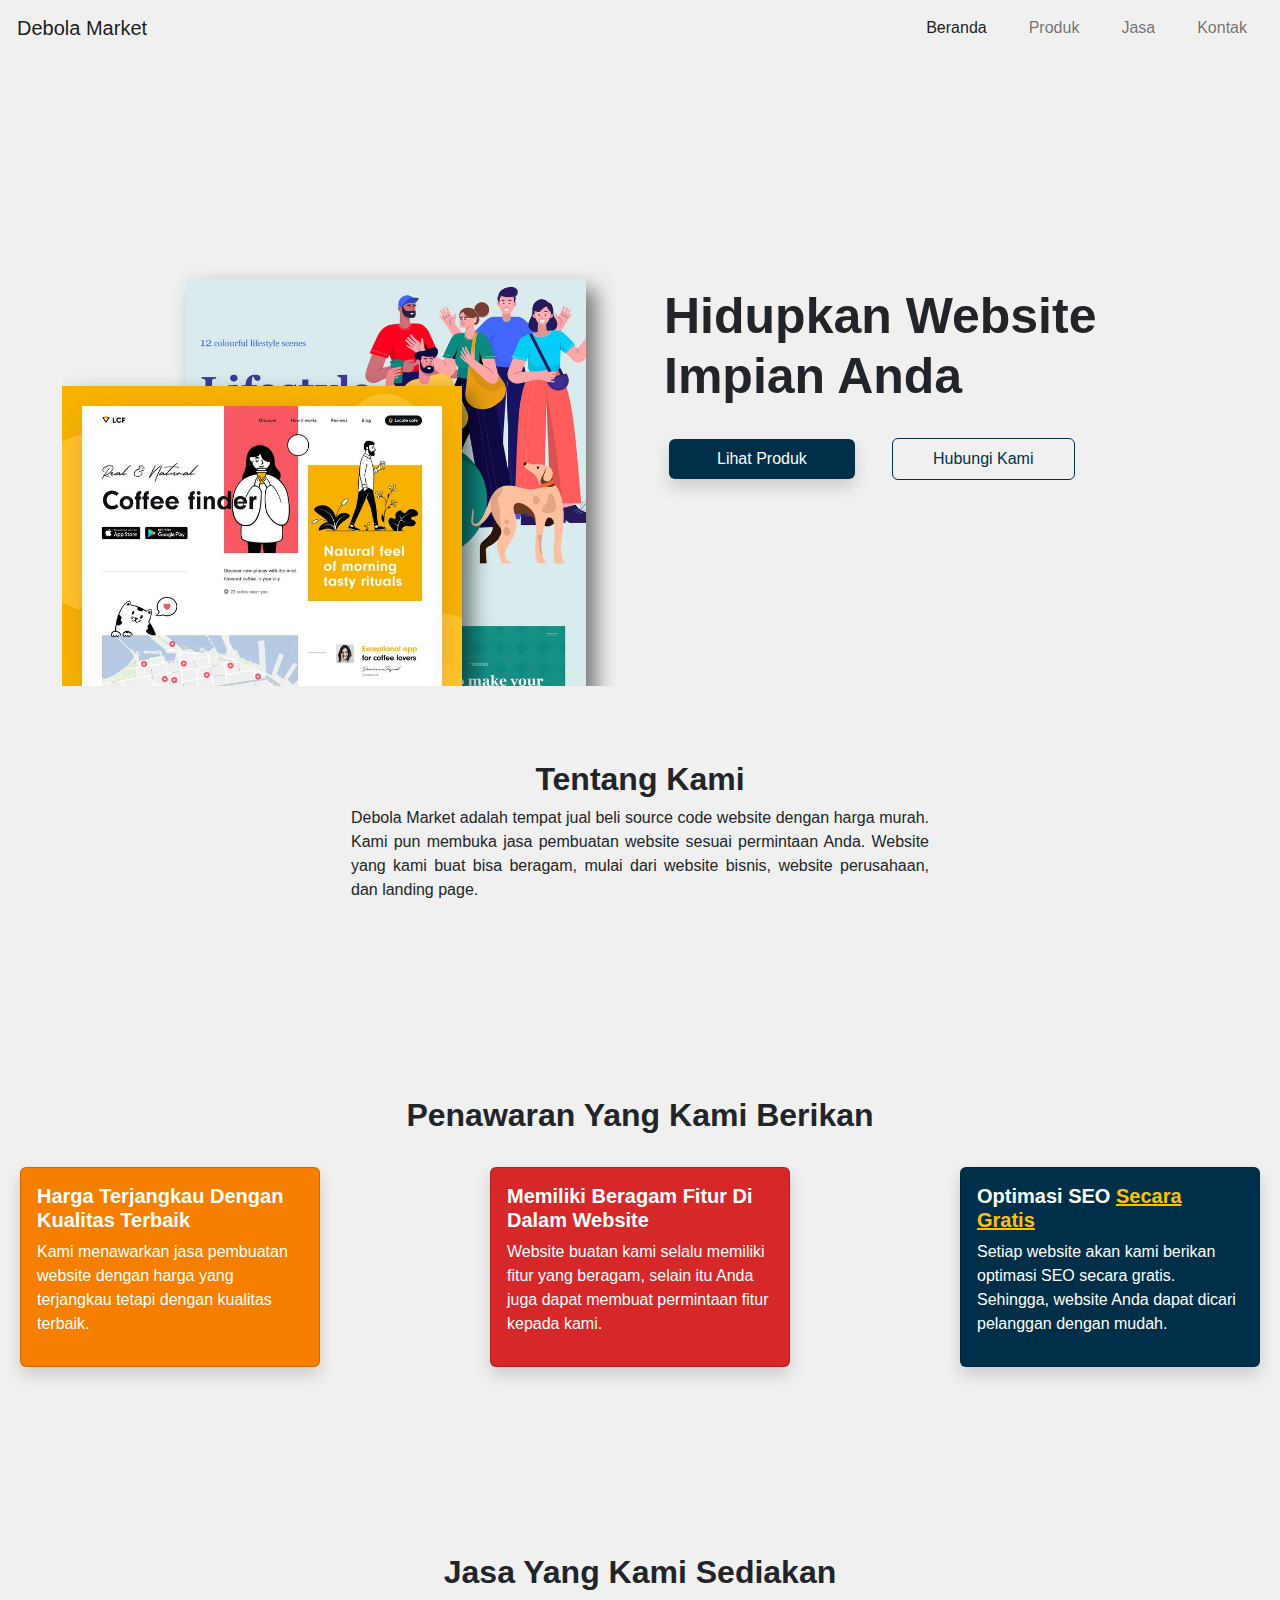
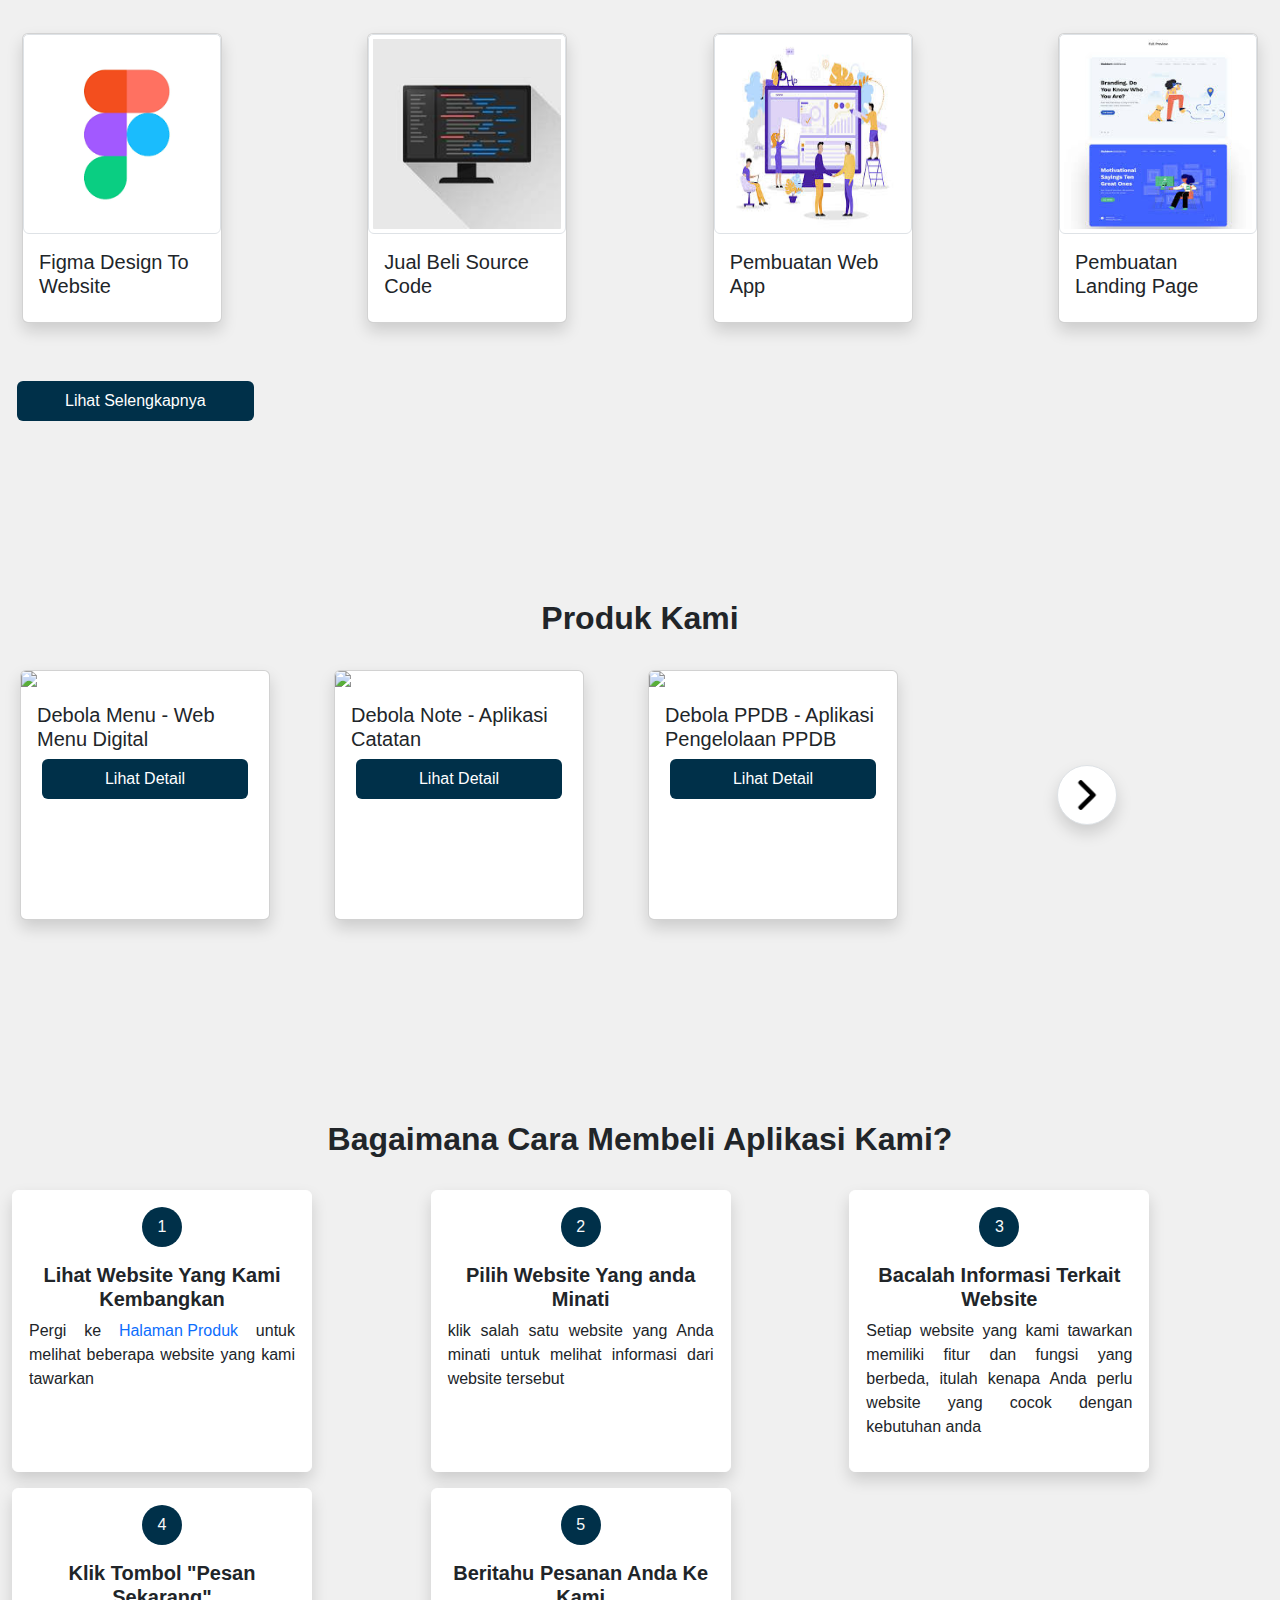
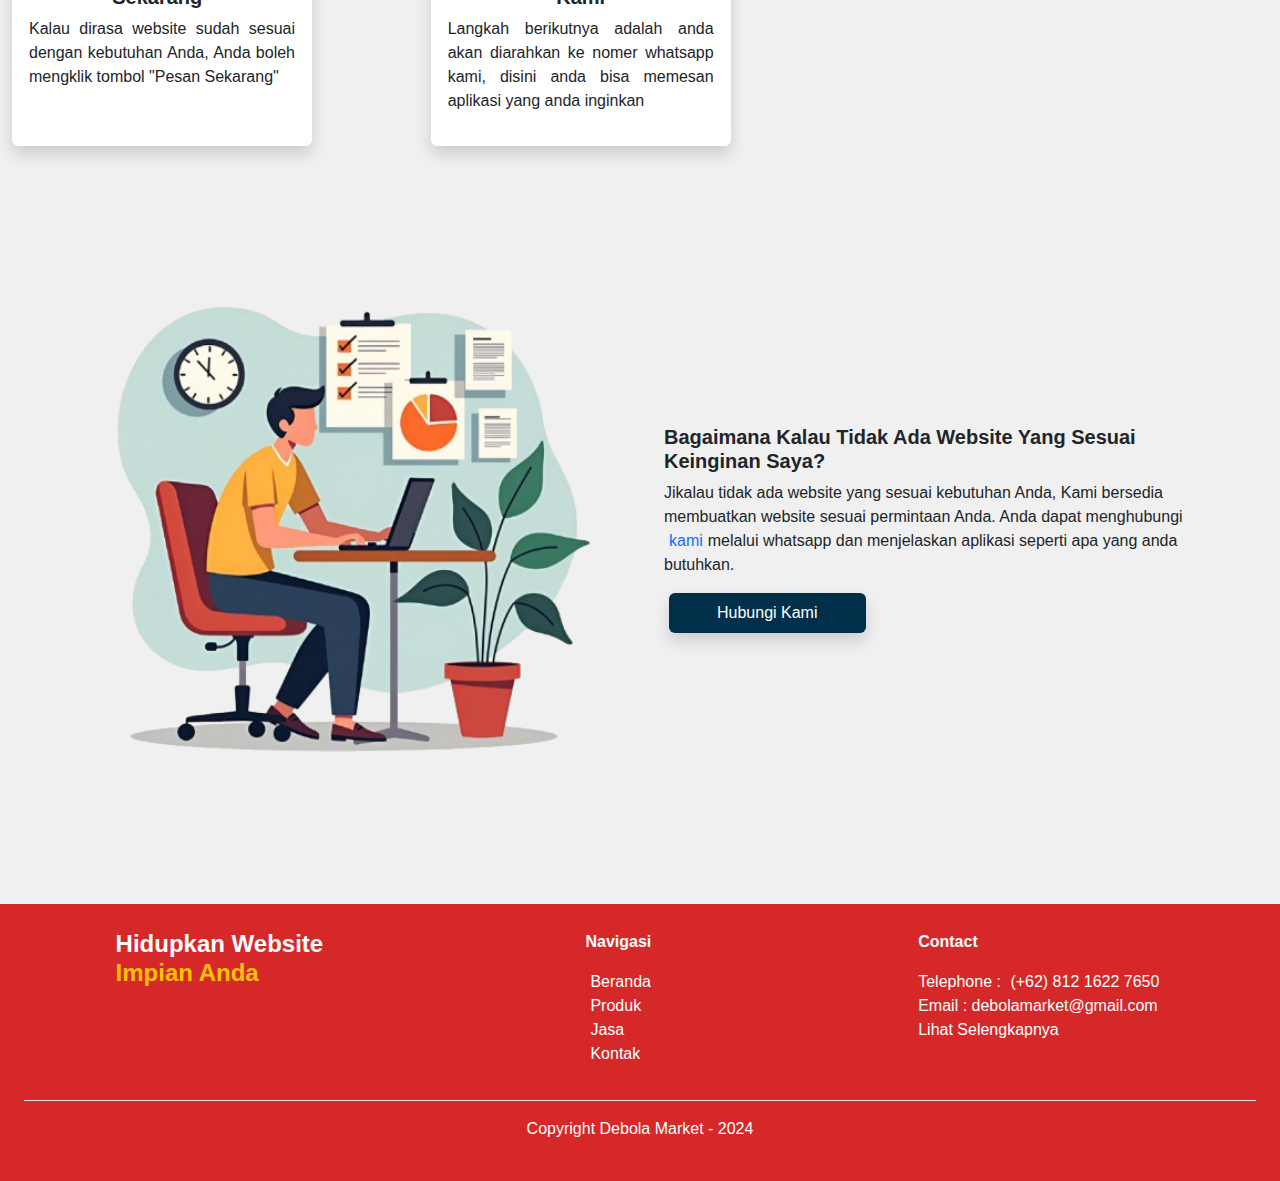
==== commit c6e02937: "change layout" ====
--- a/index.html
+++ b/index.html
@@ -85,11 +85,11 @@
     </style>
 </head>
 <body class="grey-1">
-  <div class="container py-0">
+  <div class="container-fluid py-0">
     <section class="nav w-100">
         <nav class="navbar navbar-expand-lg w-100">
           <div class=" w-100 between-center">
-              <a class="navbar-brand w-25pers w-50pers-mob" href="#">Debola Market</a>
+              <a class="navbar-brand start-center w-25pers w-50pers-mob" href="#">Debola Market</a>
               <div class="end-center w-75pers w-50pers-mob">
                 <ul class="navbar-nav mb-2 mb-lg-0 desktop-tablet">
                   <li class="nav-item">
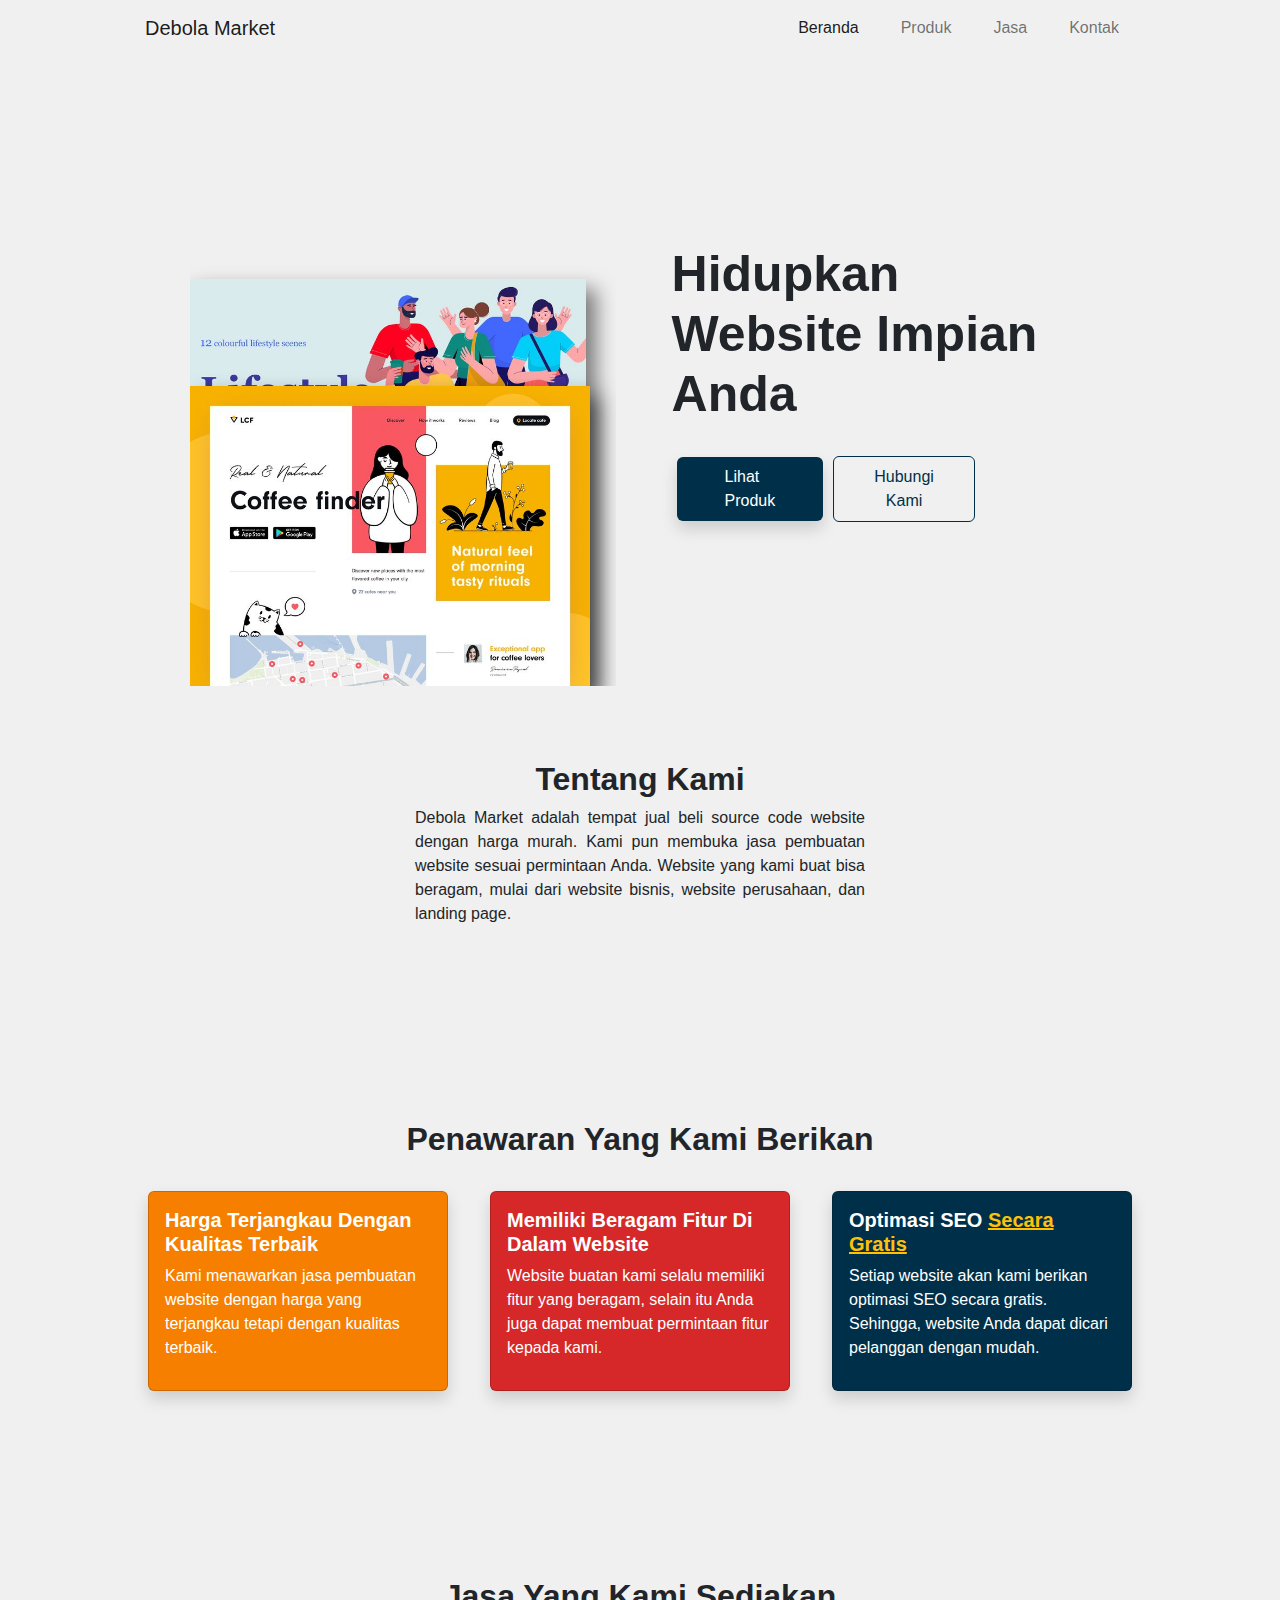
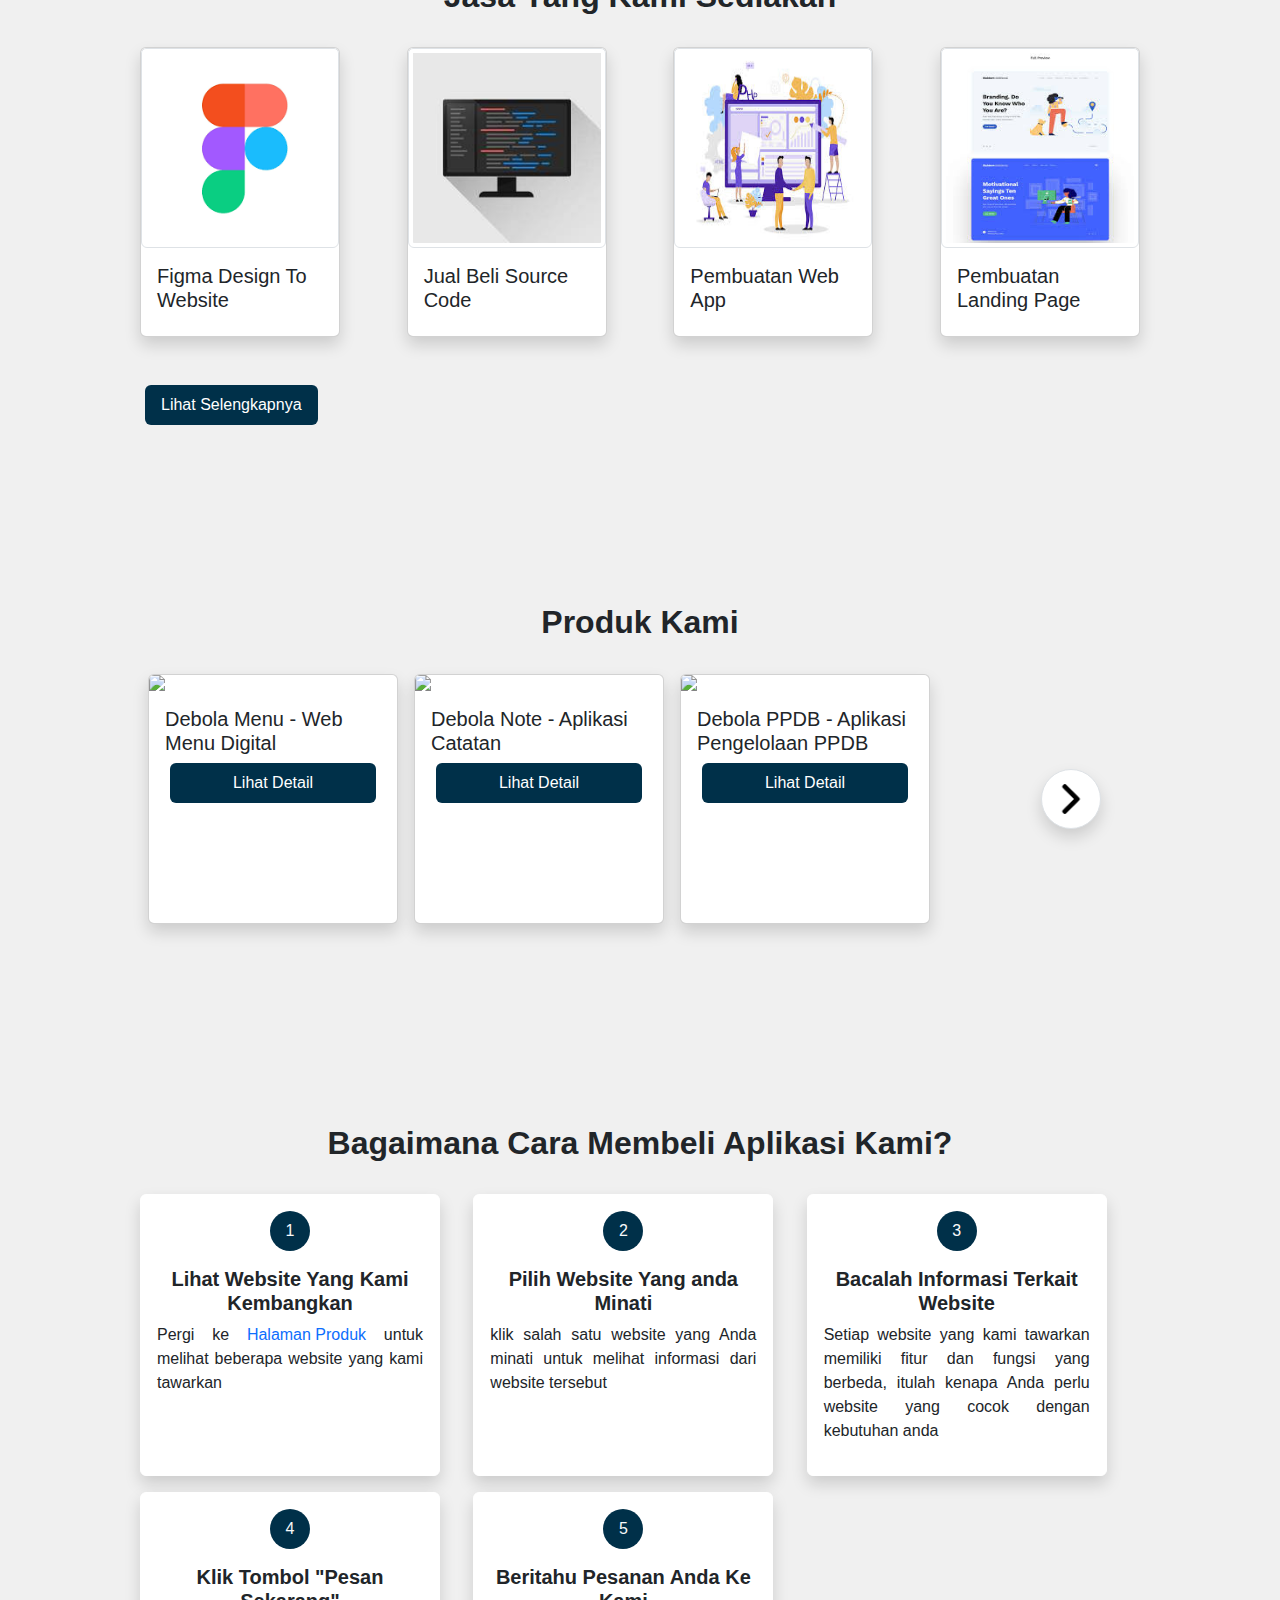
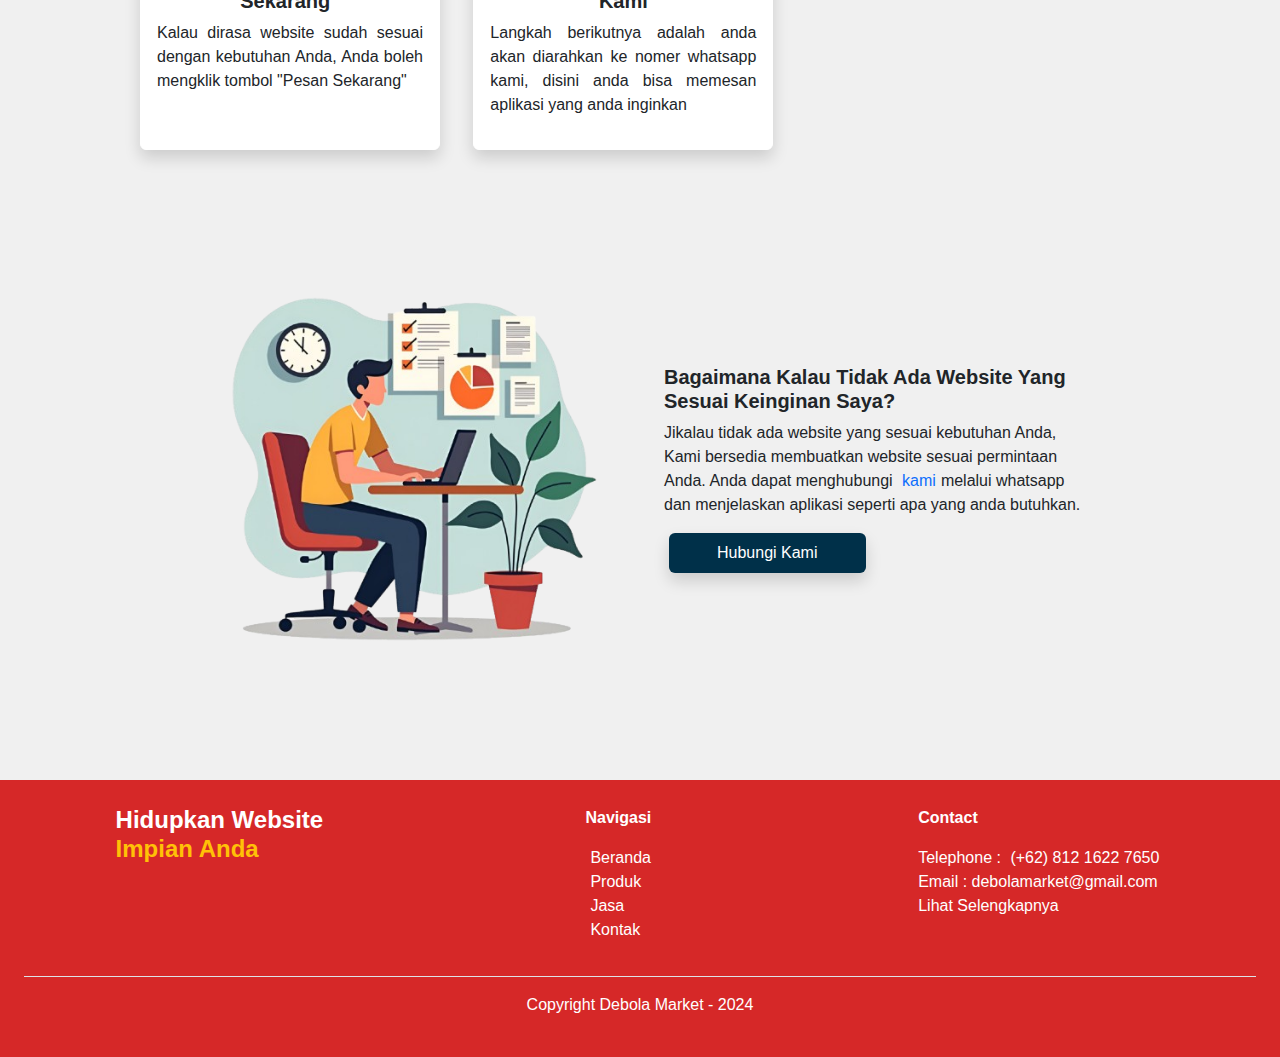
==== commit 66d5b81e: "change layout again" ====
--- a/index.html
+++ b/index.html
@@ -85,7 +85,7 @@
     </style>
 </head>
 <body class="grey-1">
-  <div class="container-fluid py-0">
+  <div class="container-custom w-100pers-tab w-900px m-auto py-0">
     <section class="nav w-100">
         <nav class="navbar navbar-expand-lg w-100">
           <div class=" w-100 between-center">
@@ -132,16 +132,16 @@
 
 
     <section class="main d-flex between-center column-tab center-center-mob p-0-50px p-0-mob overflow-hidden"  id="Introduction">
-        <div class="overflow-hidden p-relative w-50 mb-4 me-5 remove-mob" style="height: 70vh;">
+        <div class="overflow-hidden p-relative w-50pers w-100pers-tab mb-4 me-5 remove-mob" style="height: 70vh;">
           <img src="img/Lifestyle Illustrations.jpeg" width="400px" id="img-main-1" class="p-absolute" alt="Contoh website yang dibuat di Debola Mart">
           <img src="img/b2011afe-372b-48c7-9ddb-e64ced237eb9.jpeg" width="400px" id="img-main-2" class="p-absolute">
         </div>
-        <div class="group-text-main w-50pers w-100pers-mob column-mob">
+        <div class="group-text-main w-50pers w-100pers-tab column-mob p-2">
             <h1 class="fw-bold center-tab f-50px f-45px-mob">Hidupkan Website Impian Anda</h1>
             <p class="text-muted center-tab"></p>
-            <div class="between-center w-75pers w-100pers-mob column-mob">
-              <a href="portfolio.html"  class="px-5 py-2 rounded no-outline no-border bg-third text-white shadow w-100pers-mob">Lihat Produk</a>
-              <a href="http://wa.me?no=081216227650&text=Halo, saya membutuhkan jasa pembuatan website" class="btn outline-third p-0-40px py-2 m-20px-0-mob w-100pers-mob">Hubungi kami</a>
+            <div class="between-center w-75pers w-100pers-tab column-mob">
+              <a href="portfolio.html"  class="px-5 py-2 rounded no-outline no-border bg-third text-white shadow w-50pers-tab w-100pers-mob">Lihat Produk</a>
+              <a href="http://wa.me?no=081216227650&text=Halo, saya membutuhkan jasa pembuatan website" class="btn outline-third p-0-40px py-2 m-20px-0-mob w-50pers-tab w-100pers-mob">Hubungi kami</a>
             </div>
         </div>
     </section>
@@ -180,33 +180,33 @@
     <!-- service -->
     <section class="service m-130px-0" id="service">
         <h2 class="text-center fw-bold mt-5">Jasa Yang Kami Sediakan</h2>
-        <div class="service-container  between-start mt-4 column-2-tab">
-          <div class="card service-box hover-scale-mini w-200px w-100pers-mob shadow m-10px">
+        <div class="service-container gap-2 between-start mt-4 column-2-tab">
+          <div class="card service-box hover-scale-mini w-200px w-100pers-mob shadow">
             <img src="img/foto1.png" class="card-img-top img-thumbnail h-250px-mob h-200px" alt="Logo Figma">
             <div class="card-body">
               <h5 class="card-title">Figma Design To Website</h5>
             </div>
           </div>   
-          <div class="card service-box hover-scale-mini w-200px w-100pers-mob shadow m-10px">
+          <div class="card service-box hover-scale-mini w-200px w-100pers-mob shadow">
             <img src="img/foto5.jpeg" class="card-img-top img-thumbnail h-250px-mob h-200px" alt="Ilustrasi kode program komputer">
             <div class="card-body">
               <h5 class="card-title">Jual Beli Source Code</h5>
             </div>
           </div>   
-          <div class="card service-box hover-scale-mini w-200px w-100pers-mob shadow m-10px">
+          <div class="card service-box hover-scale-mini w-200px w-100pers-mob shadow">
             <img src="img/foto2.jpeg" class="card-img-top img-thumbnail h-250px-mob h-200px" alt="Satu tim sedang membangun website untuk pelanggan">
             <div class="card-body">
               <h5 class="card-title">Pembuatan Web App</h5>
             </div>
           </div>   
-          <div class="card service-box hover-scale-mini w-200px w-100pers-mob shadow m-10px">
+          <div class="card service-box hover-scale-mini w-200px w-100pers-mob shadow">
             <img src="img/foto4.jpeg" class="card-img-top img-thumbnail h-250px-mob h-200px" alt="contoh design landing page yang memiliki ilustrasi">
             <div class="card-body">
               <h5 class="card-title">Pembuatan Landing Page</h5>
             </div>
           </div>   
         </div>
-        <a href="service.html" class="px-5 py-2 mt-5 rounded no-outline no-border w-100pers-mob center bg-third text-white inline-block">Lihat Selengkapnya</a>  
+        <a href="service.html" class="px-3 py-2 mt-5 rounded no-outline no-border w-100pers-mob center bg-third text-white inline-block">Lihat Selengkapnya</a>  
     </section>
 
     <!-- product -->
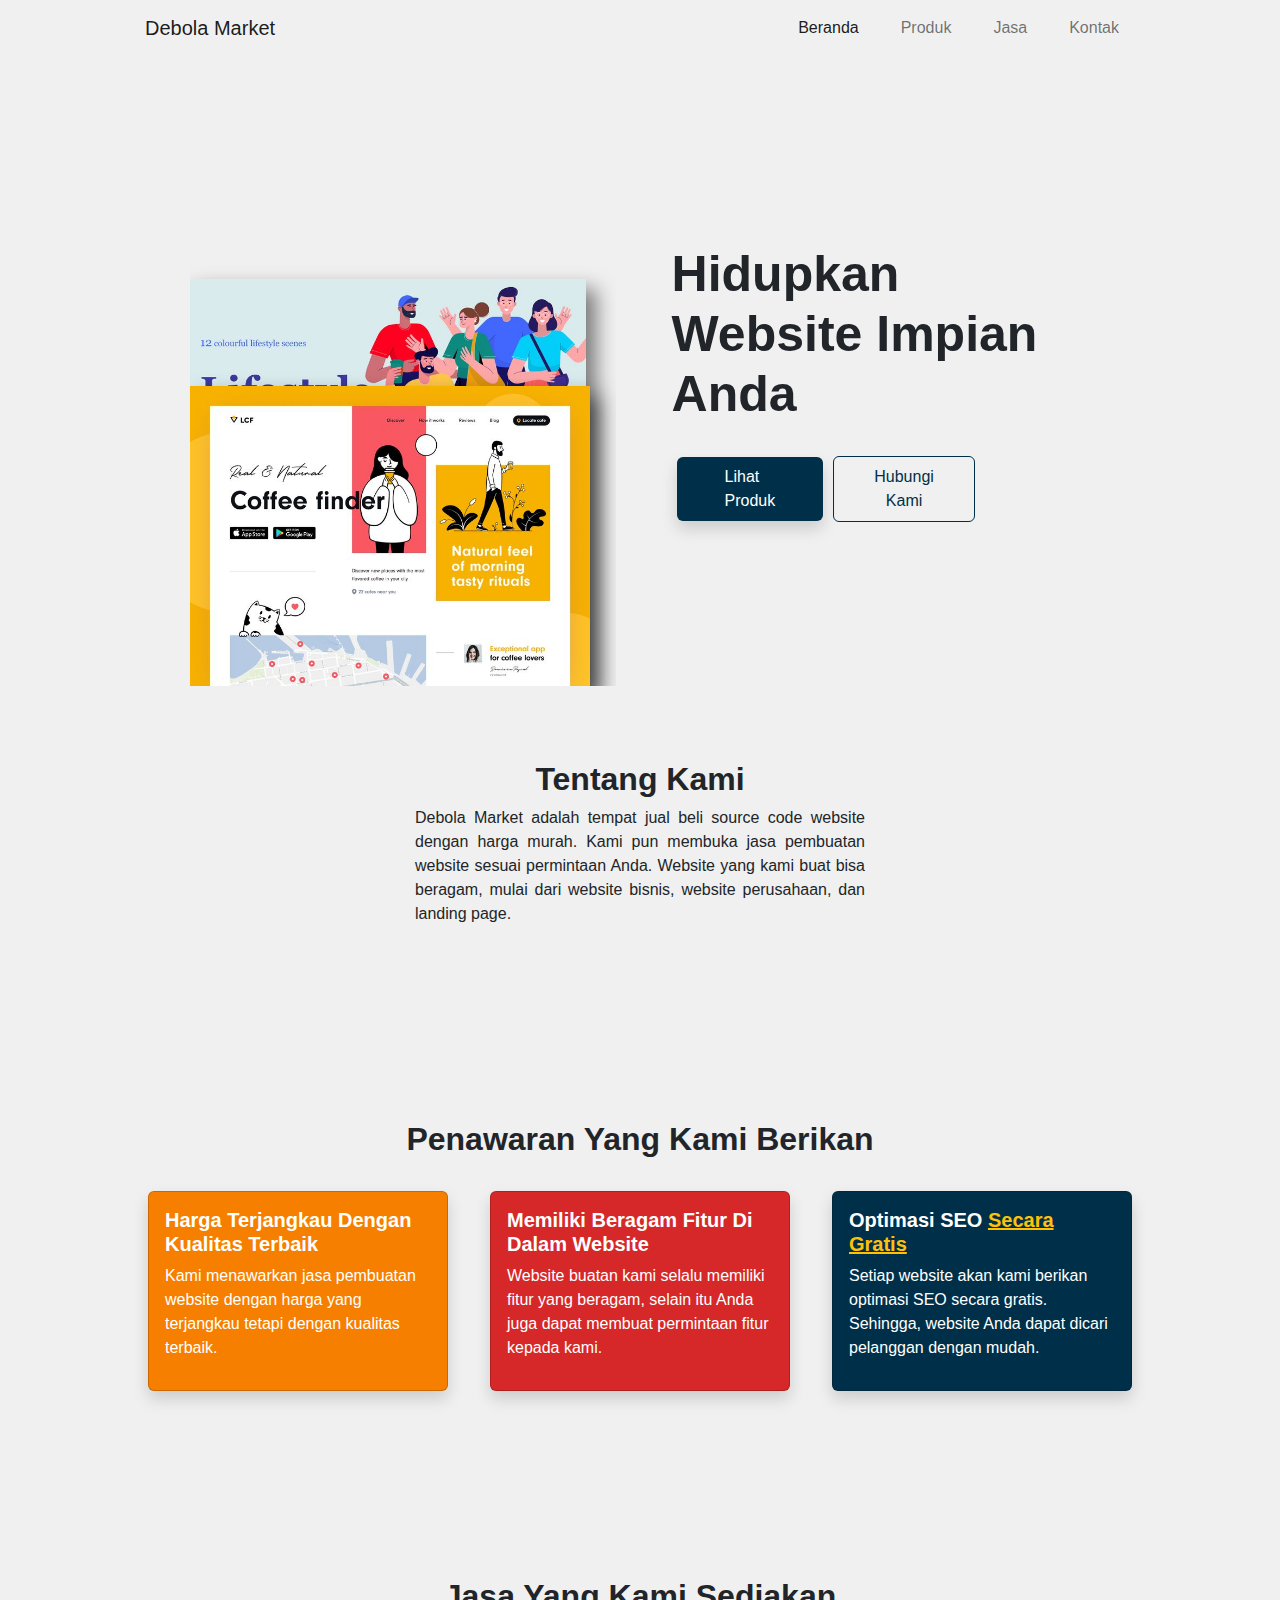
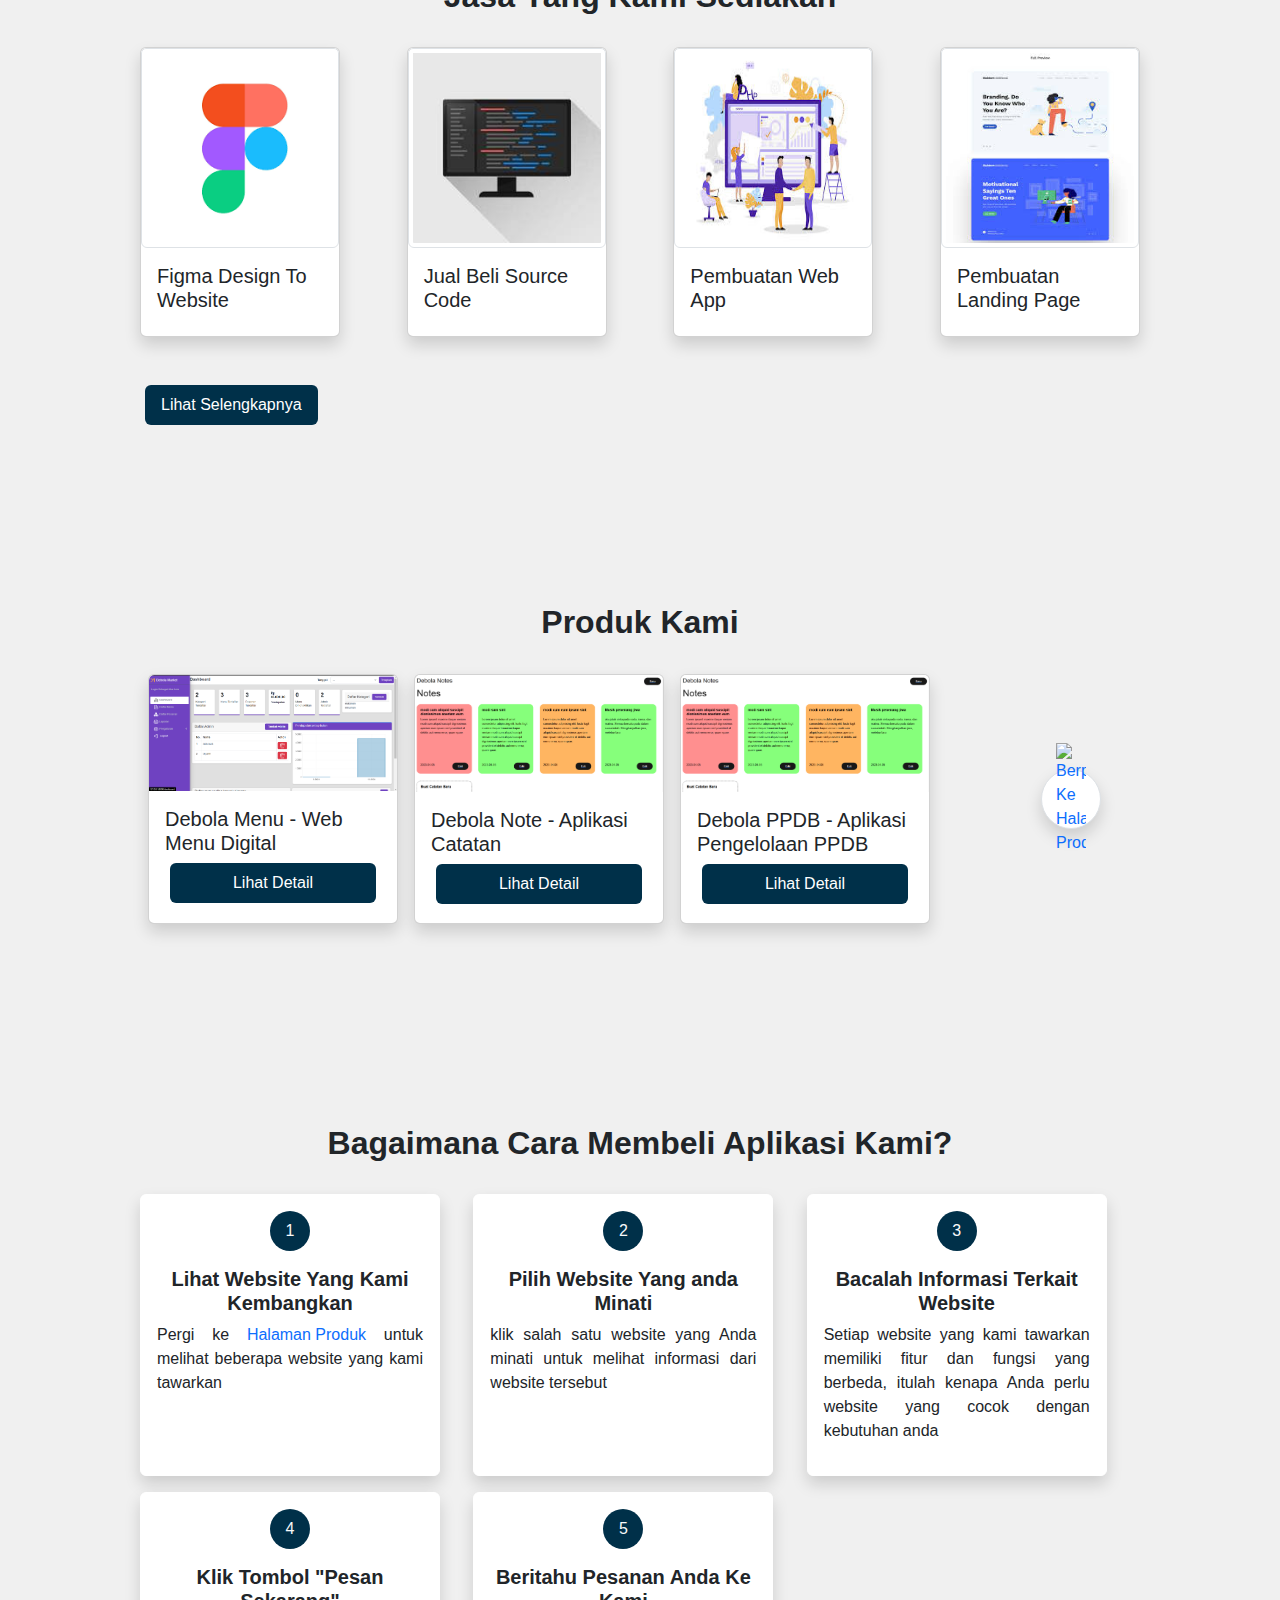
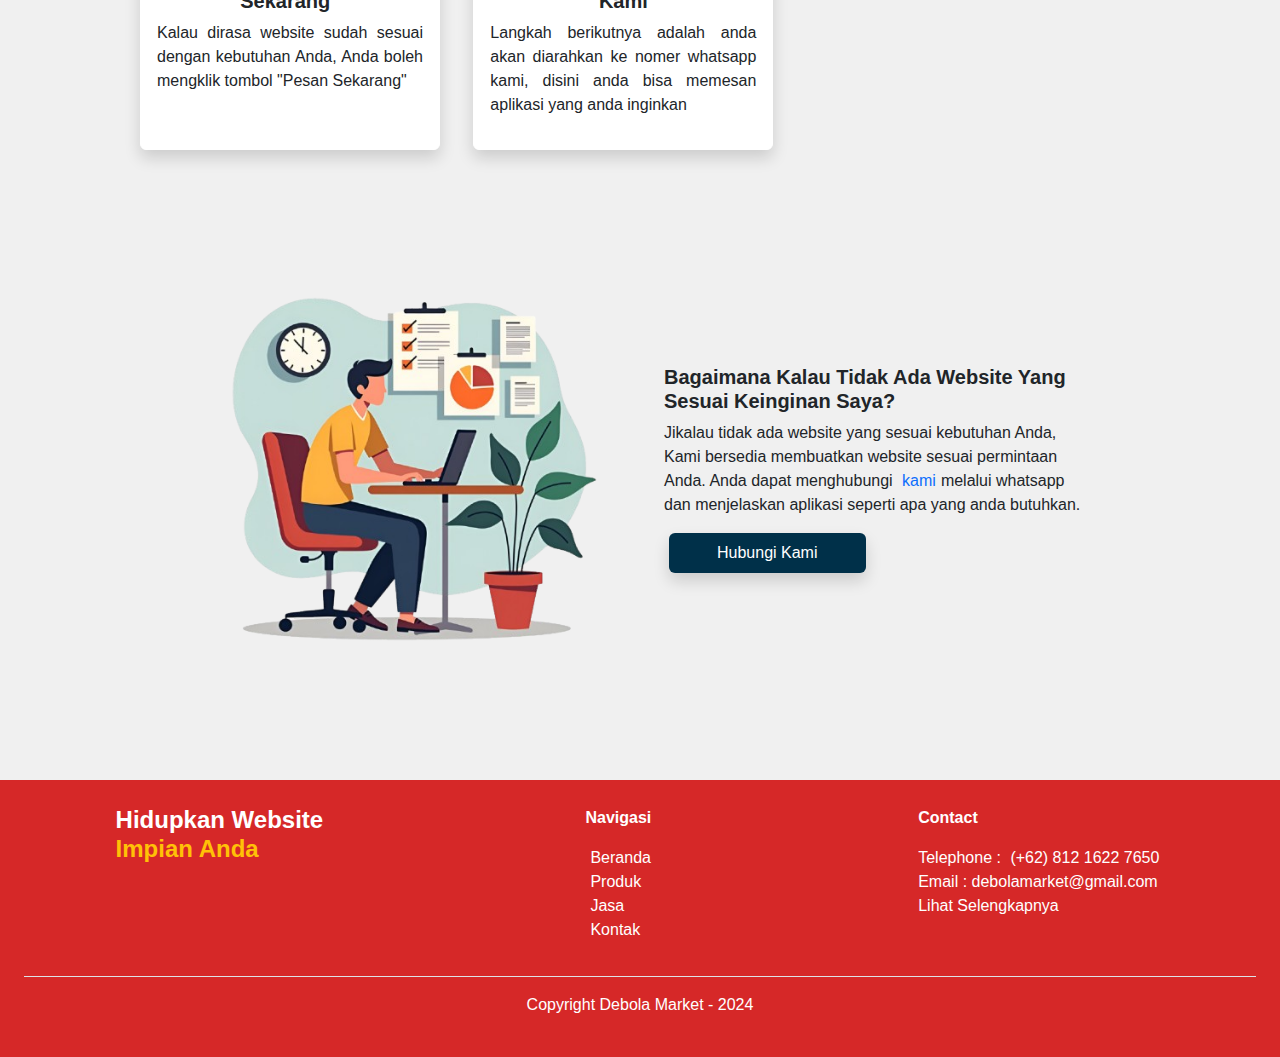
==== commit 015d7216: "change PNG to png in all path of image" ====
--- a/index.html
+++ b/index.html
@@ -214,7 +214,7 @@
       <h2 class="text-center f-bold">Produk Kami</h2>
       <div class="product-container  mt-3 column-2-tab">
           <div class="card shadow m-2 w-250px w-100pers-mob">
-            <img src="img/web-menu/dashboard.png" class="card-img-top" width="80%" height="">
+            <img src="img/web-menu/dashboard.PNG" class="card-img-top" width="80%" height="">
             <div class="card-body">
               <h5 class="card-title">Debola Menu - Web Menu Digital</h5>
               <a href="products/web-menu.html" class="px-5 py-2 rounded no-outline no-border bg-third text-white ">Lihat Detail</a>
@@ -222,7 +222,7 @@
           </div> 
 
           <div class="card shadow m-2 w-250px w-100pers-mob">
-            <img src="img/web-note.png" class="card-img-top" width="80%" height="">
+            <img src="img/web-note.PNG" class="card-img-top" width="80%" height="">
             <div class="card-body">
               <h5 class="card-title">Debola Note - Aplikasi Catatan</h5>
               <a href="products/web-note.html" class="px-5 py-2 rounded no-outline no-border bg-third text-white ">Lihat Detail</a>
@@ -230,7 +230,7 @@
           </div>    
 
           <div class="card shadow m-2 w-250px w-100pers-mob">
-            <img src="img/web-note.png" class="card-img-top" width="80%" height="">
+            <img src="img/web-note.PNG" class="card-img-top" width="80%" height="">
             <div class="card-body">
               <h5 class="card-title">Debola PPDB - Aplikasi Pengelolaan PPDB</h5>
               <a href="products/web-ppdb.html" class="px-5 py-2 rounded no-outline no-border bg-third text-white ">Lihat Detail</a>
@@ -240,11 +240,11 @@
 
           <div class=" h-250px h-30px-mob m-2 center-center w-250px w-100pers-mob">
             <a href="portfolio.html" class="shadow border mx-5 circle-60px bg-white desktop-tablet">
-              <img src="icon/right-arrow (1).png" width="30px" class="" title="Berpindah Ke Halaman Produk">
+              <img src="icon/right-arrow (1).PNG" width="30px" class="" title="Berpindah Ke Halaman Produk">
             </a>
             <a href="portfolio.html" class="shadow border px-3 py-2 text-dark w-100 rounded-pill  bg-white mobile">
               Lihat Produk Lainnya
-              <img src="icon/right-arrow (1).png" width="20px" class="ms-3" title="Berpindah Ke Halaman Produk">
+              <img src="icon/right-arrow (1).PNG" width="20px" class="ms-3" title="Berpindah Ke Halaman Produk">
             </a>
           </div>                
         
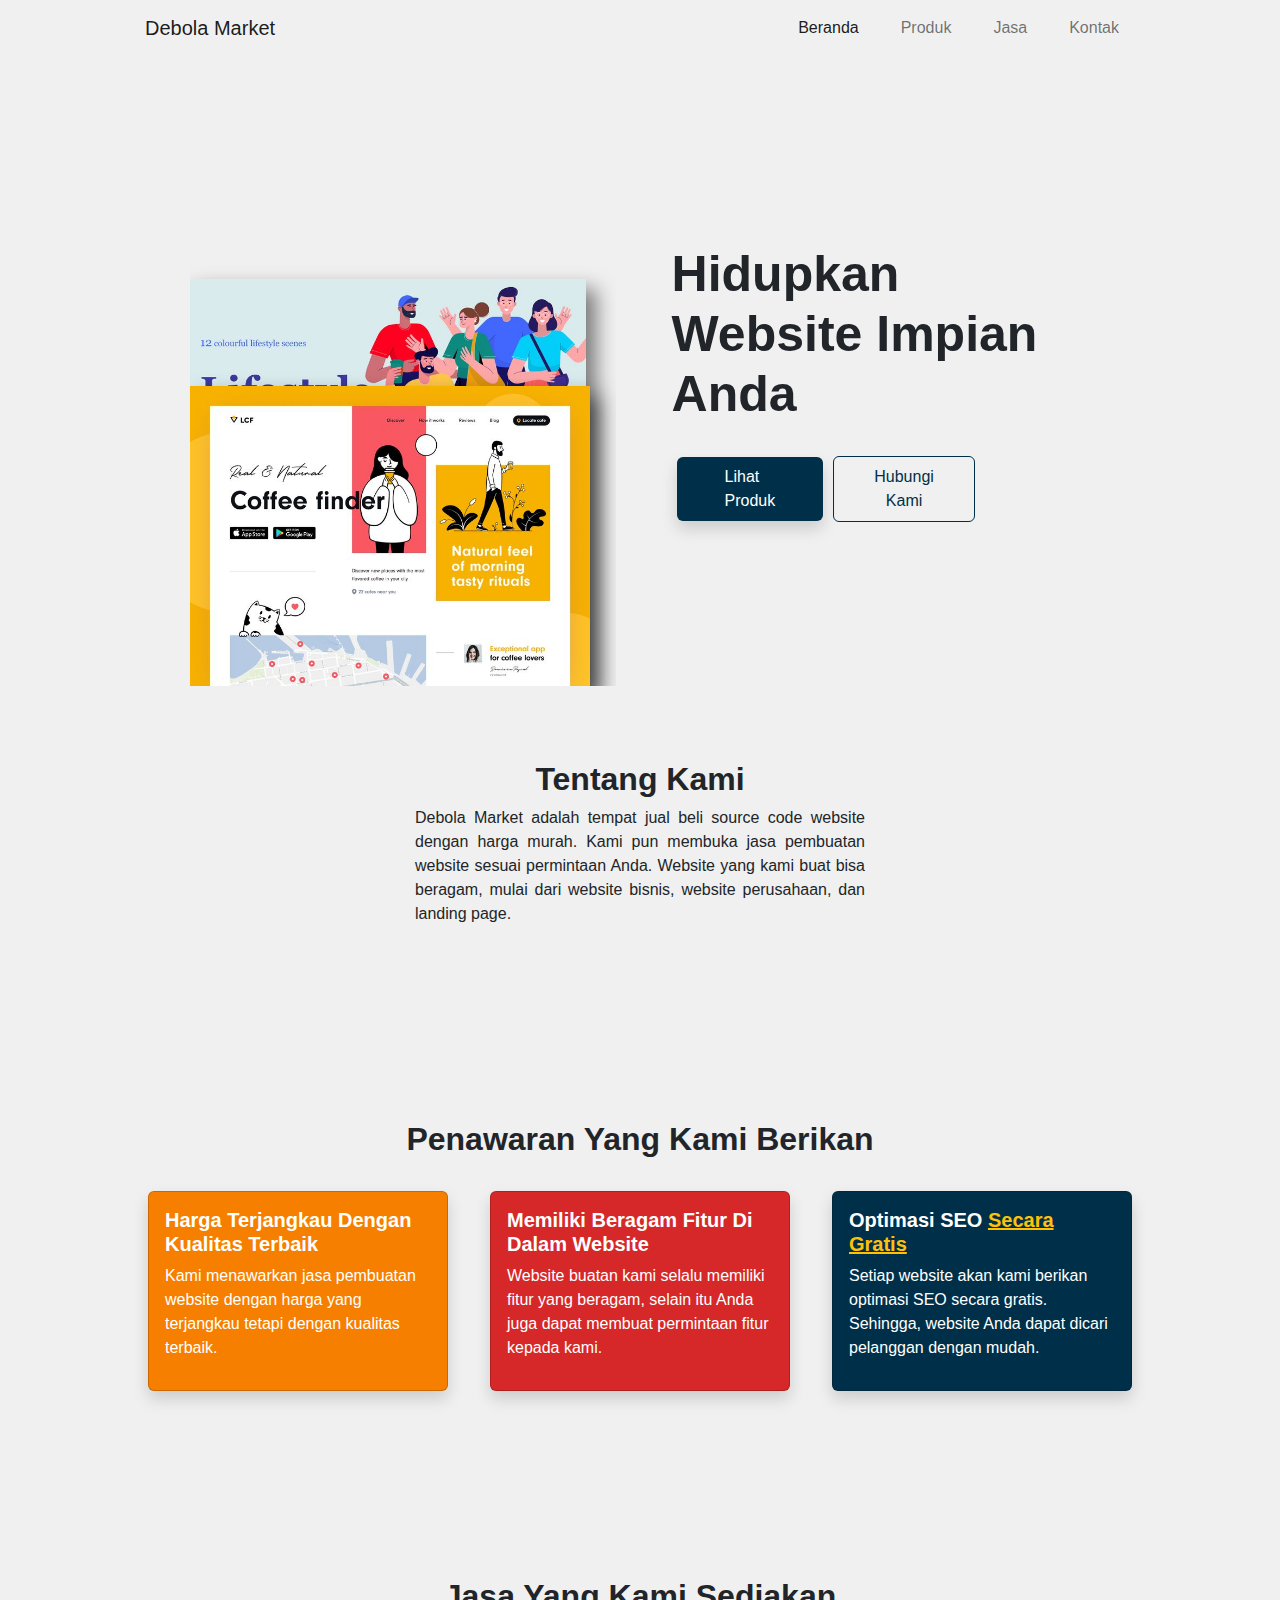
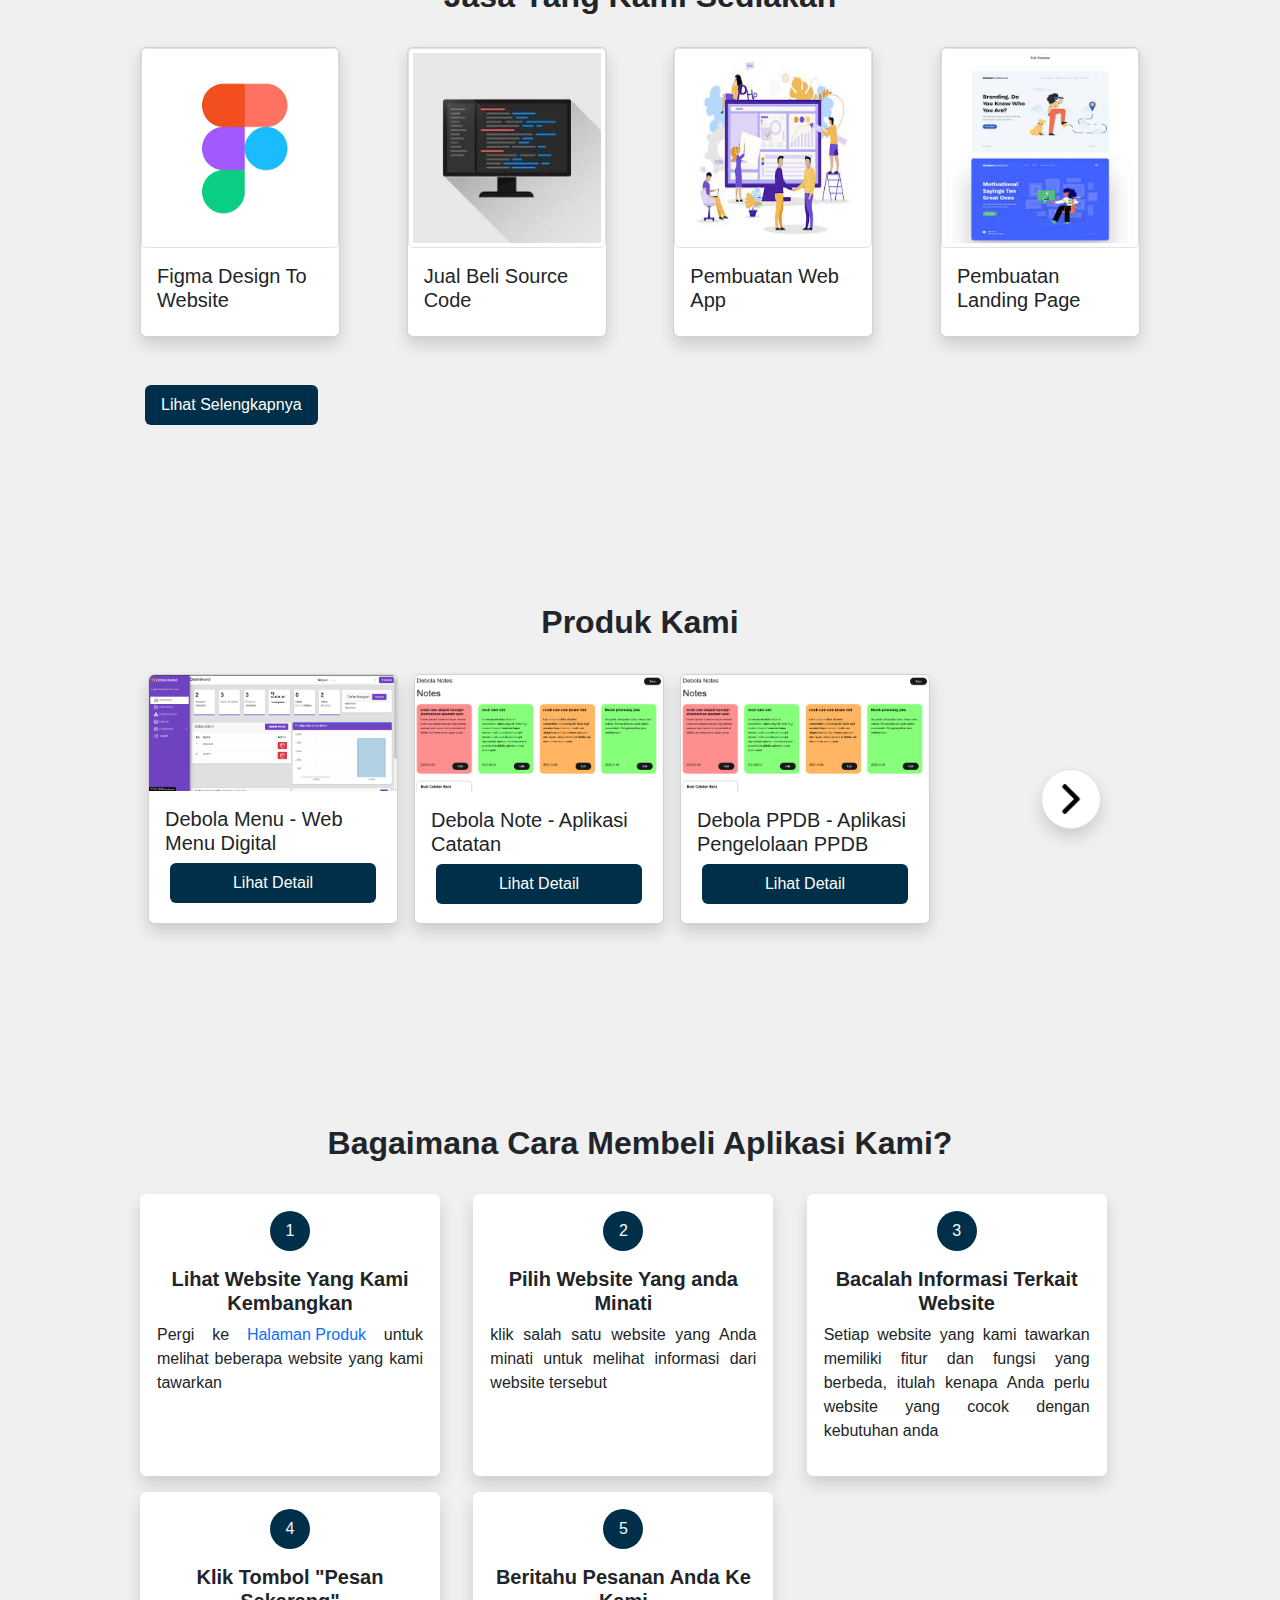
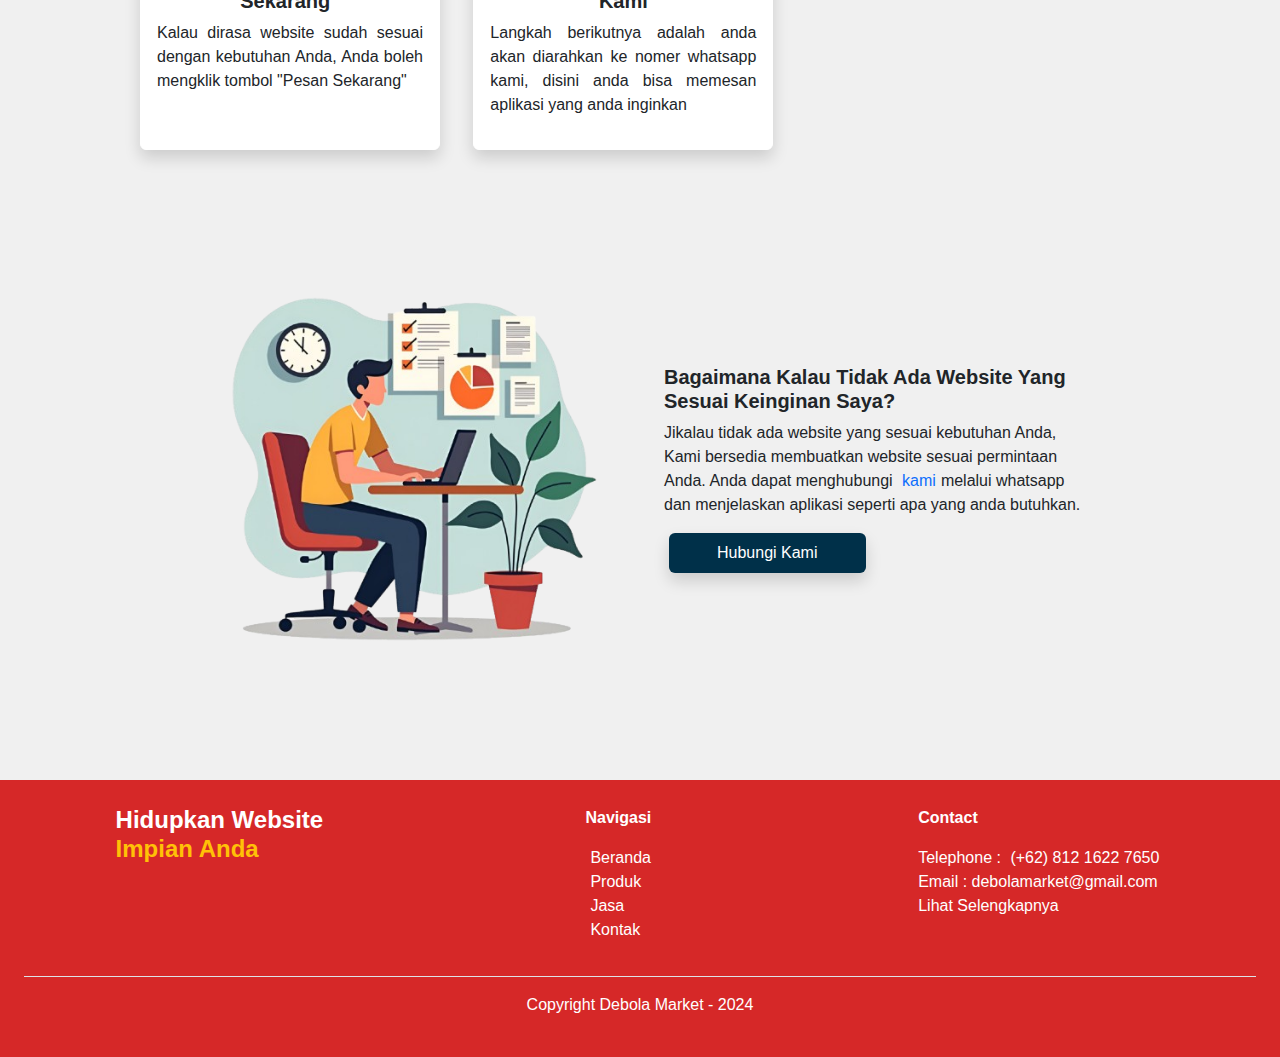
==== commit b967b27a: "change path" ====
--- a/index.html
+++ b/index.html
@@ -240,12 +240,8 @@
 
           <div class=" h-250px h-30px-mob m-2 center-center w-250px w-100pers-mob">
             <a href="portfolio.html" class="shadow border mx-5 circle-60px bg-white desktop-tablet">
-              <img src="icon/right-arrow (1).PNG" width="30px" class="" title="Berpindah Ke Halaman Produk">
-            </a>
-            <a href="portfolio.html" class="shadow border px-3 py-2 text-dark w-100 rounded-pill  bg-white mobile">
-              Lihat Produk Lainnya
-              <img src="icon/right-arrow (1).PNG" width="20px" class="ms-3" title="Berpindah Ke Halaman Produk">
-            </a>
+              <img src="icon/right-arrow (1).png" width="30px" class="" title="Lihat Produk">
+            </a>            
           </div>                
         
       </div>
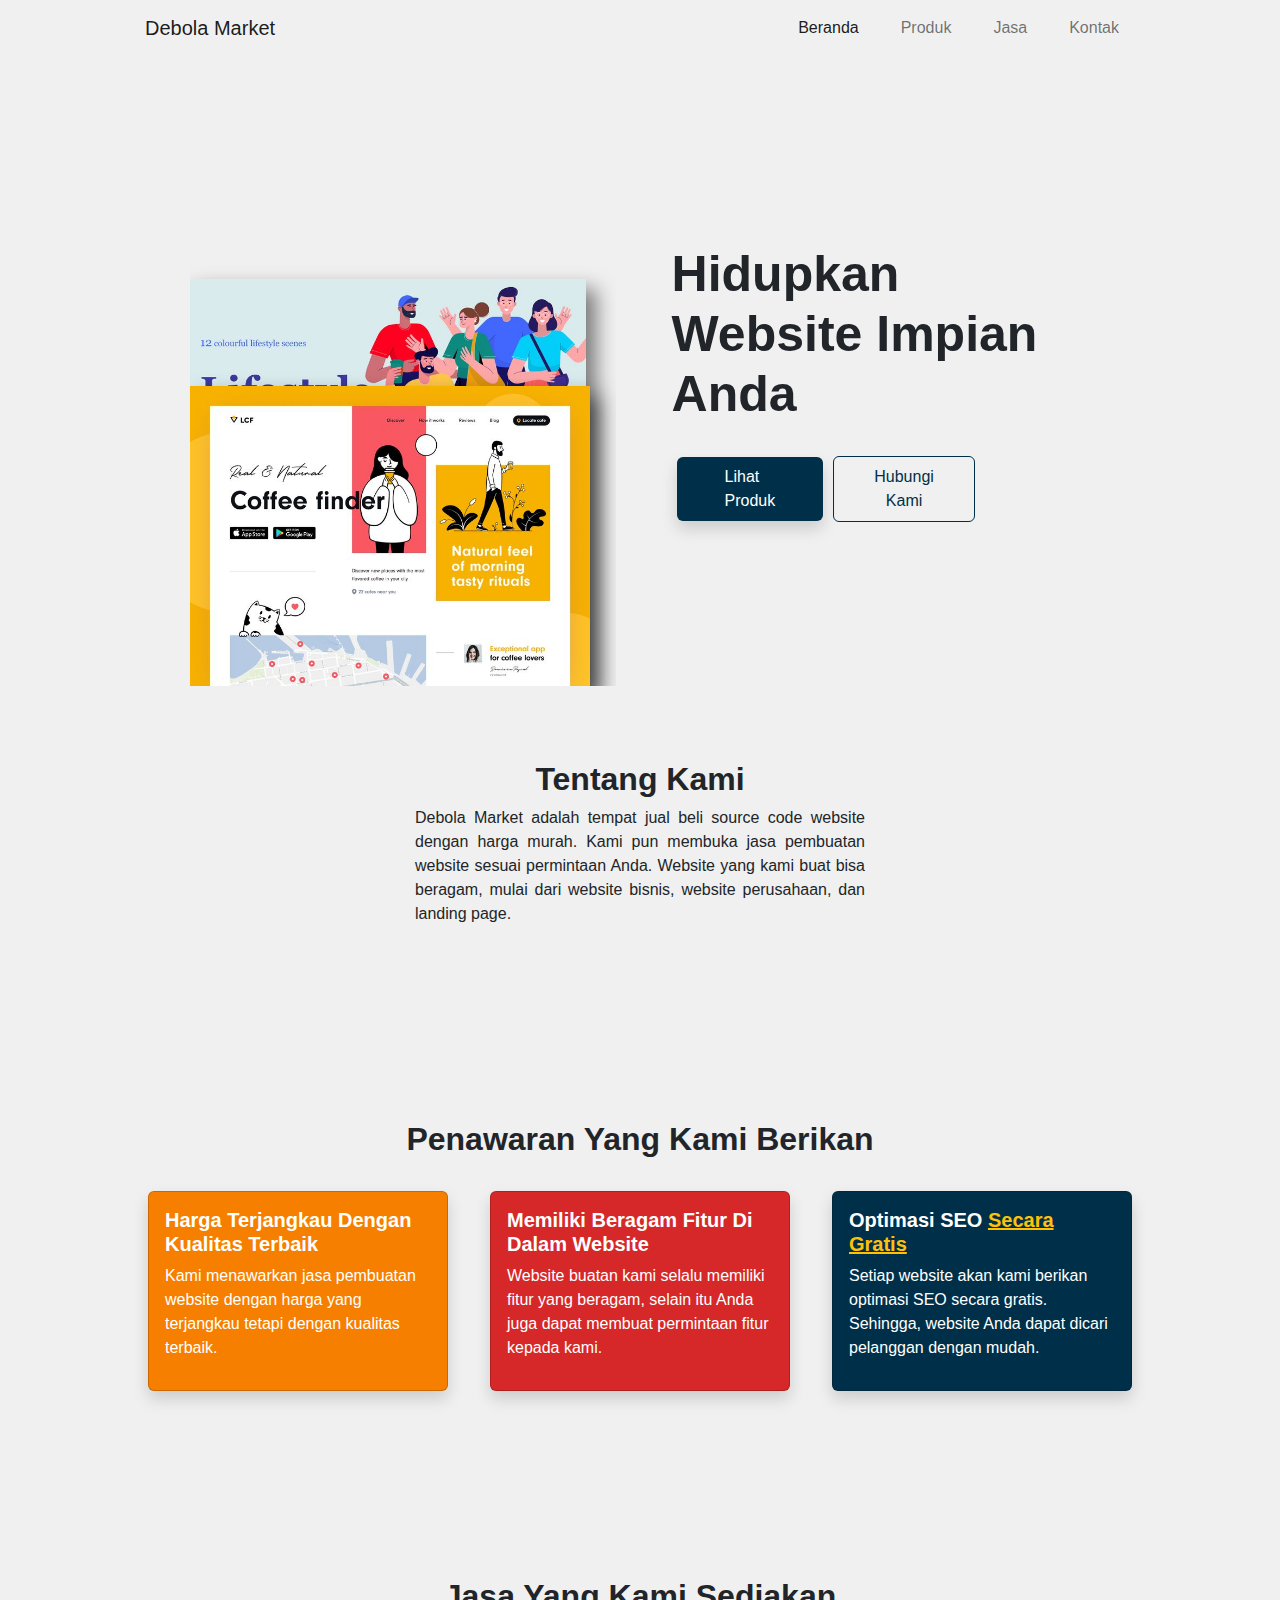
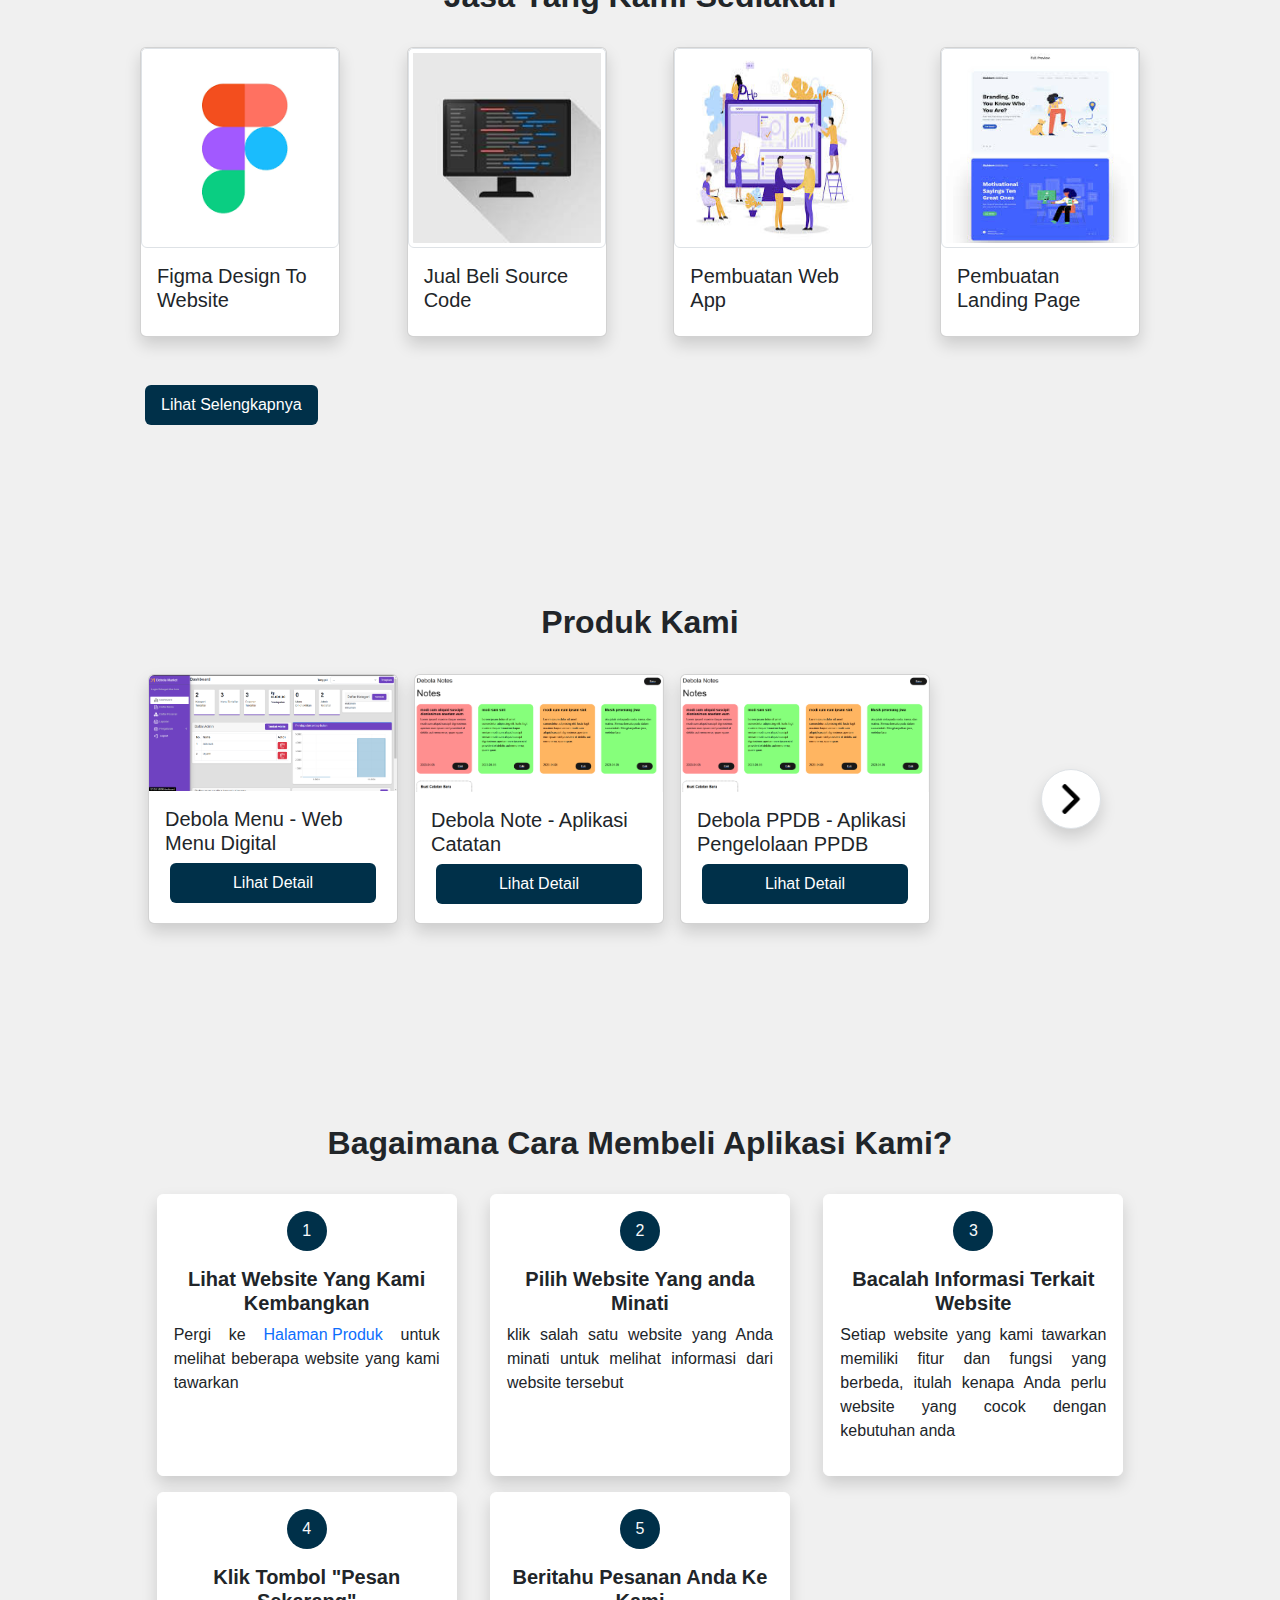
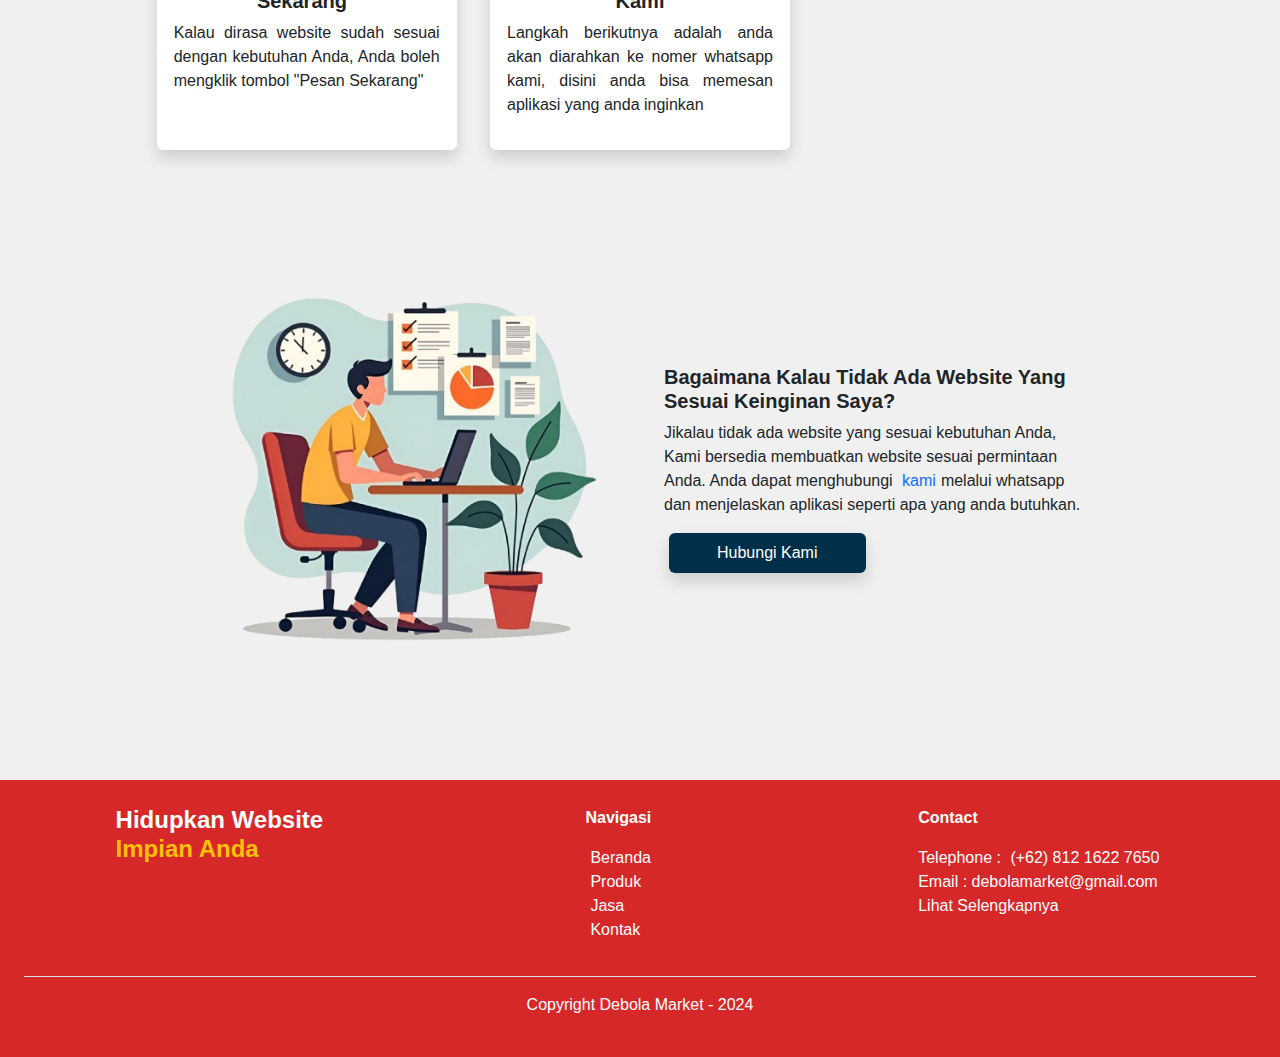
==== commit 73cf0cd5: "change layout" ====
--- a/index.html
+++ b/index.html
@@ -42,6 +42,9 @@
         left: 0;
       }
 
+      .product-container, .steps-container, .service-container{        
+        justify-items: center;
+      }
       .steps-container{
         display: grid;
         grid-template-columns: 1fr 1fr 1fr;
@@ -50,12 +53,17 @@
       .product-container{
         display: grid;
         grid-template-columns: 1fr 1fr 1fr 1fr;
+        justify-items: center;
       }
 
       @media only screen and (max-width:  824px){
         .column-2-tab{
           display: grid;
           grid-template-columns: 1fr 1fr;
+        }
+
+        .service-container{
+          grid-template-columns: 1fr 1fr 1fr;
         }
 
       }
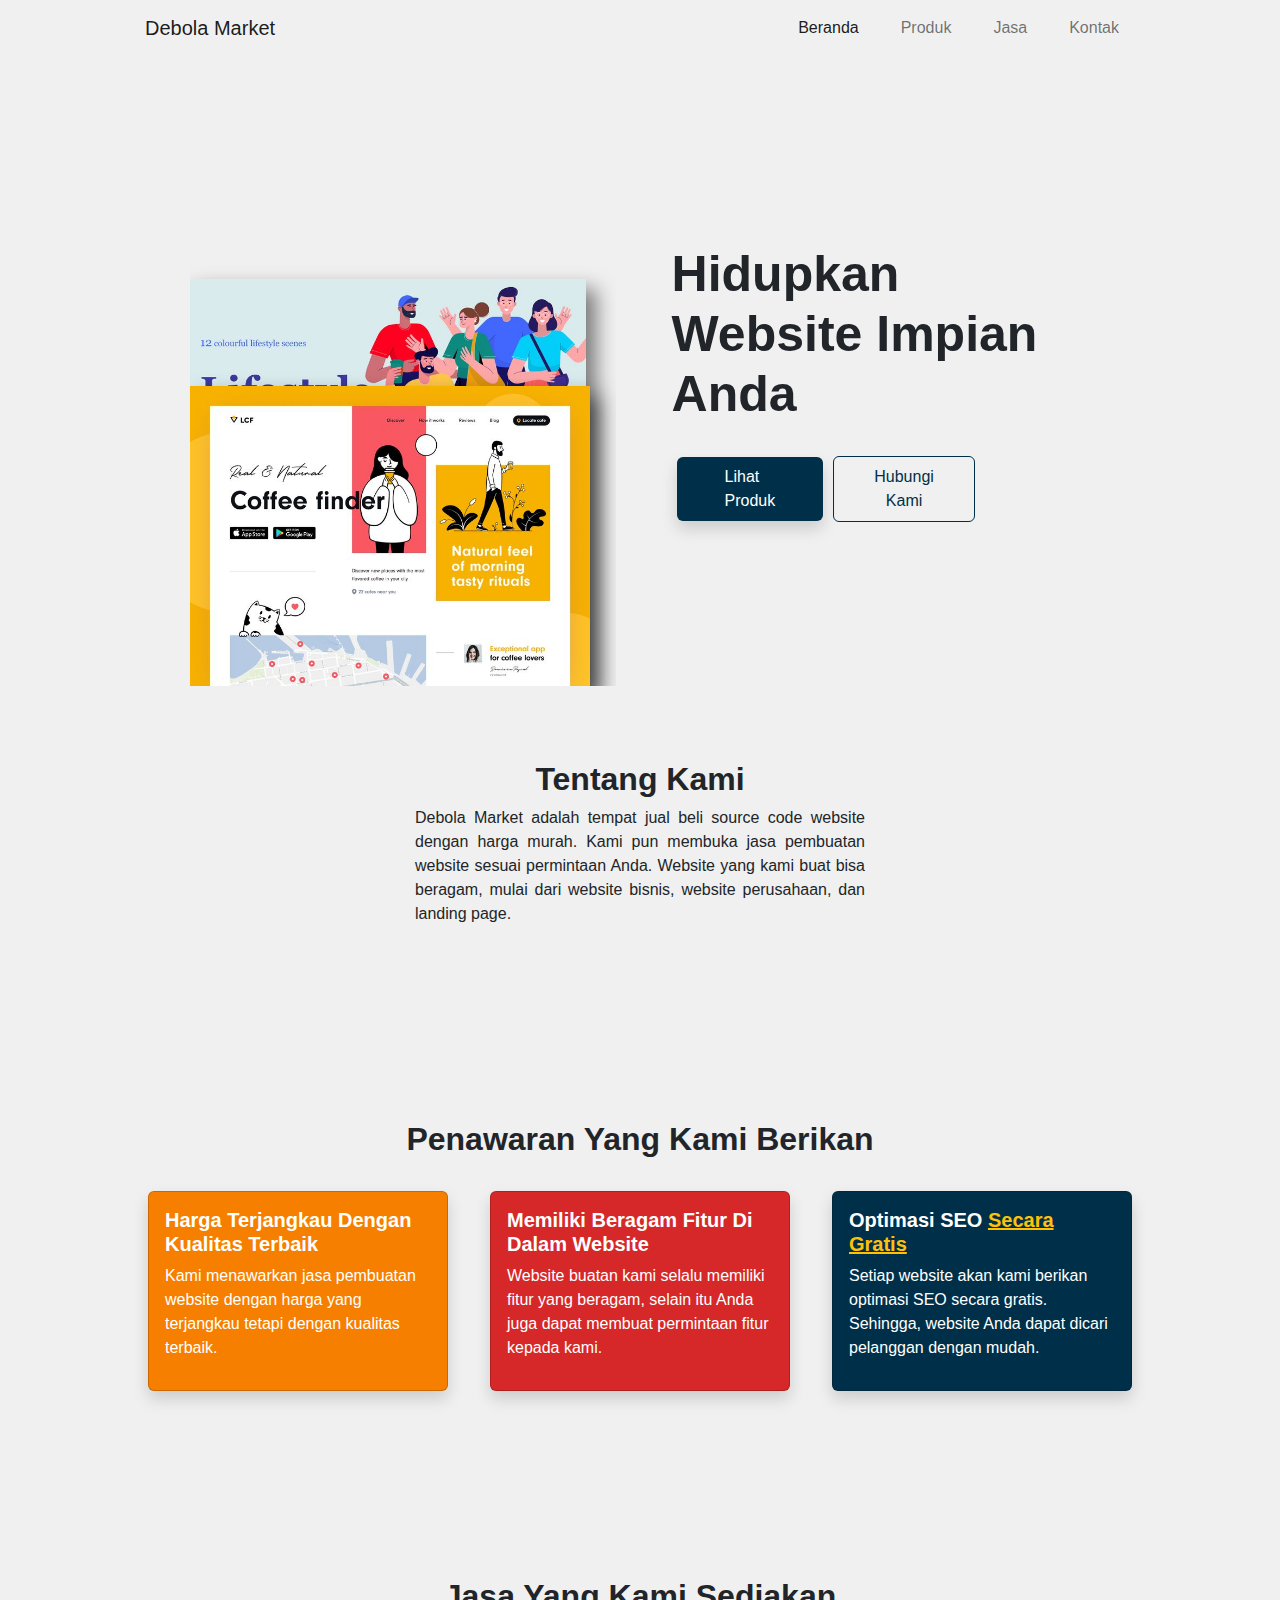
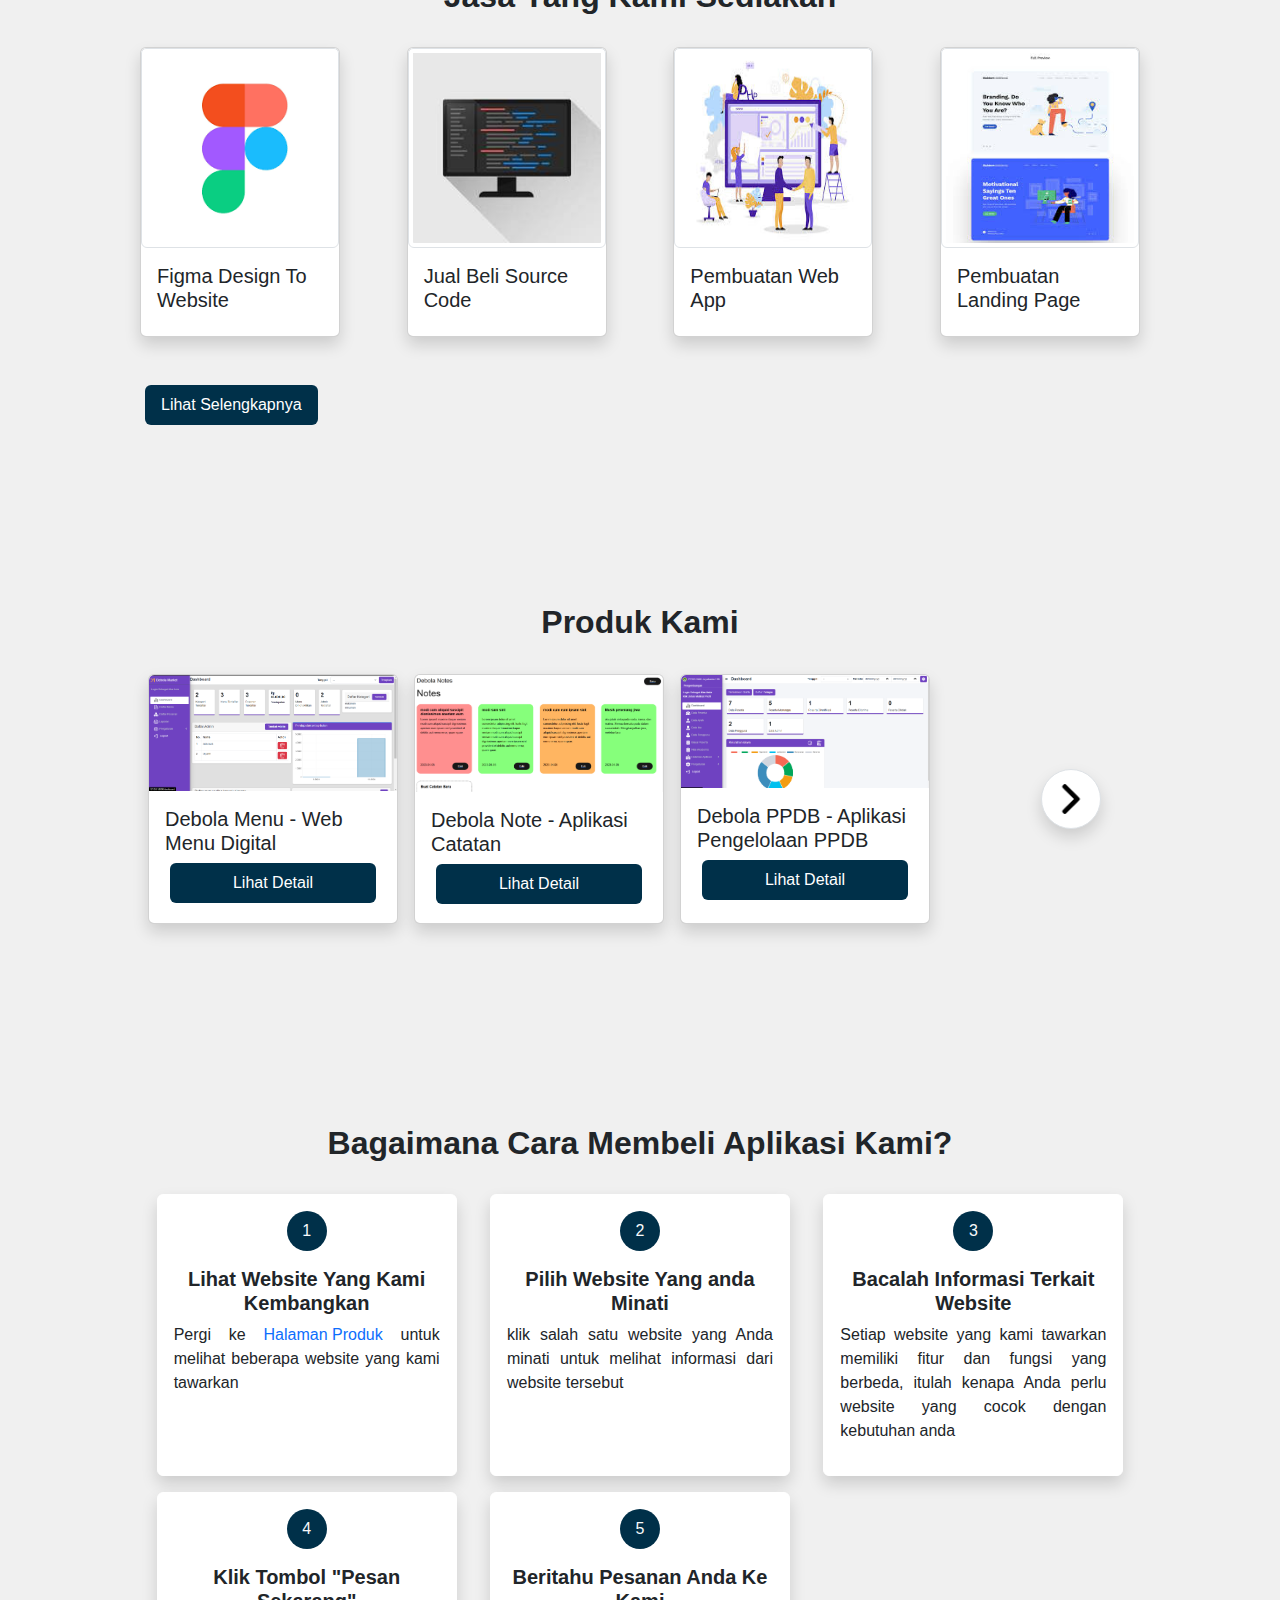
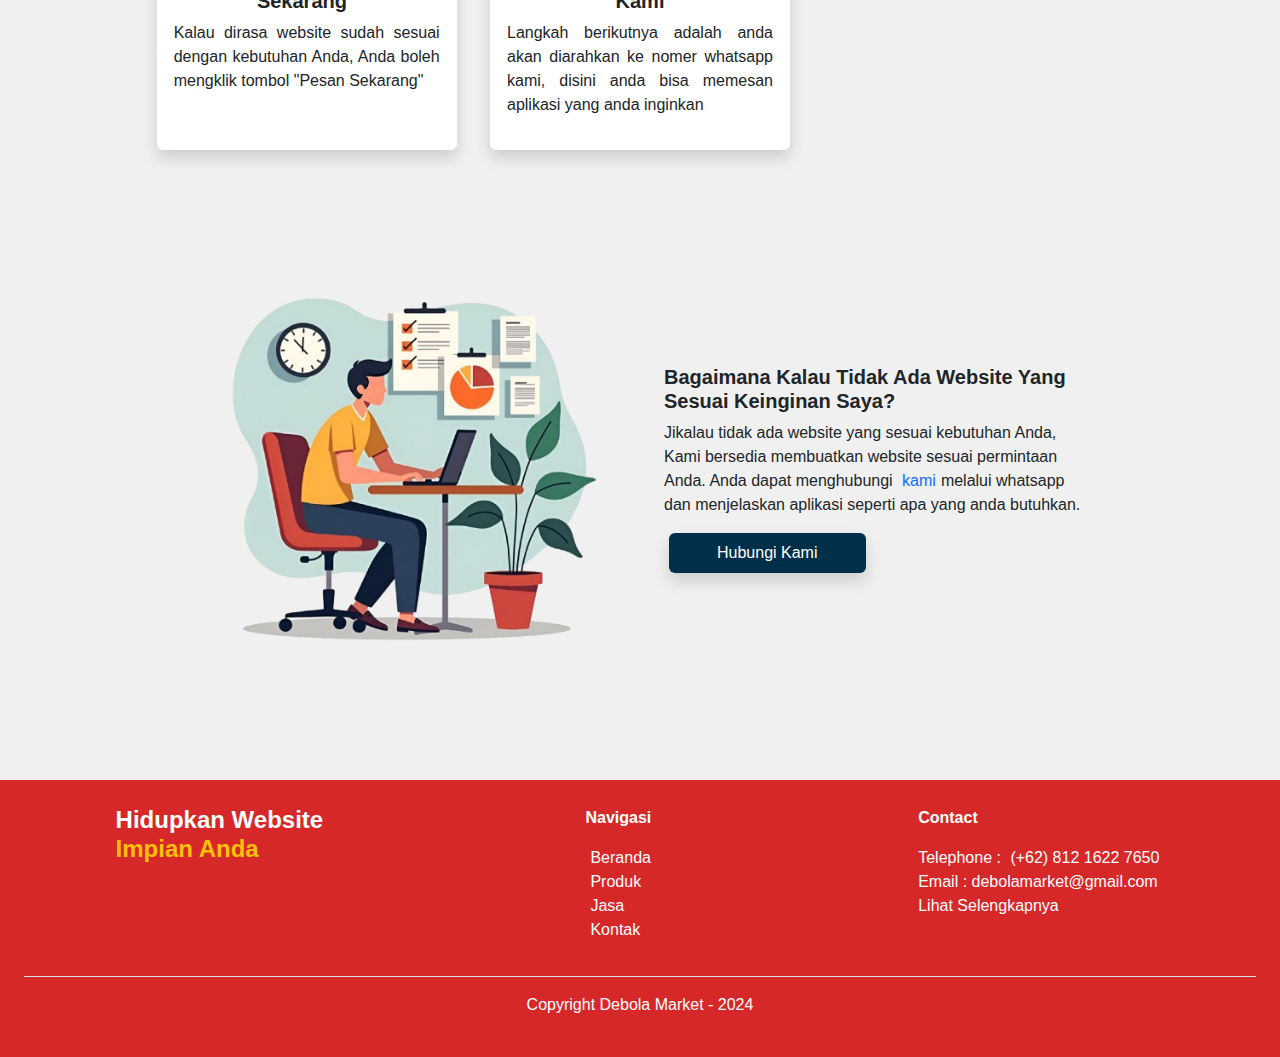
==== commit 64ad7c65: "add image of debola ppdb" ====
--- a/index.html
+++ b/index.html
@@ -238,7 +238,7 @@
           </div>    
 
           <div class="card shadow m-2 w-250px w-100pers-mob">
-            <img src="img/web-note.PNG" class="card-img-top" width="80%" height="">
+            <img src="img/web-ppdb/dashboard.png" class="card-img-top" width="80%" height="">
             <div class="card-body">
               <h5 class="card-title">Debola PPDB - Aplikasi Pengelolaan PPDB</h5>
               <a href="products/web-ppdb.html" class="px-5 py-2 rounded no-outline no-border bg-third text-white ">Lihat Detail</a>
